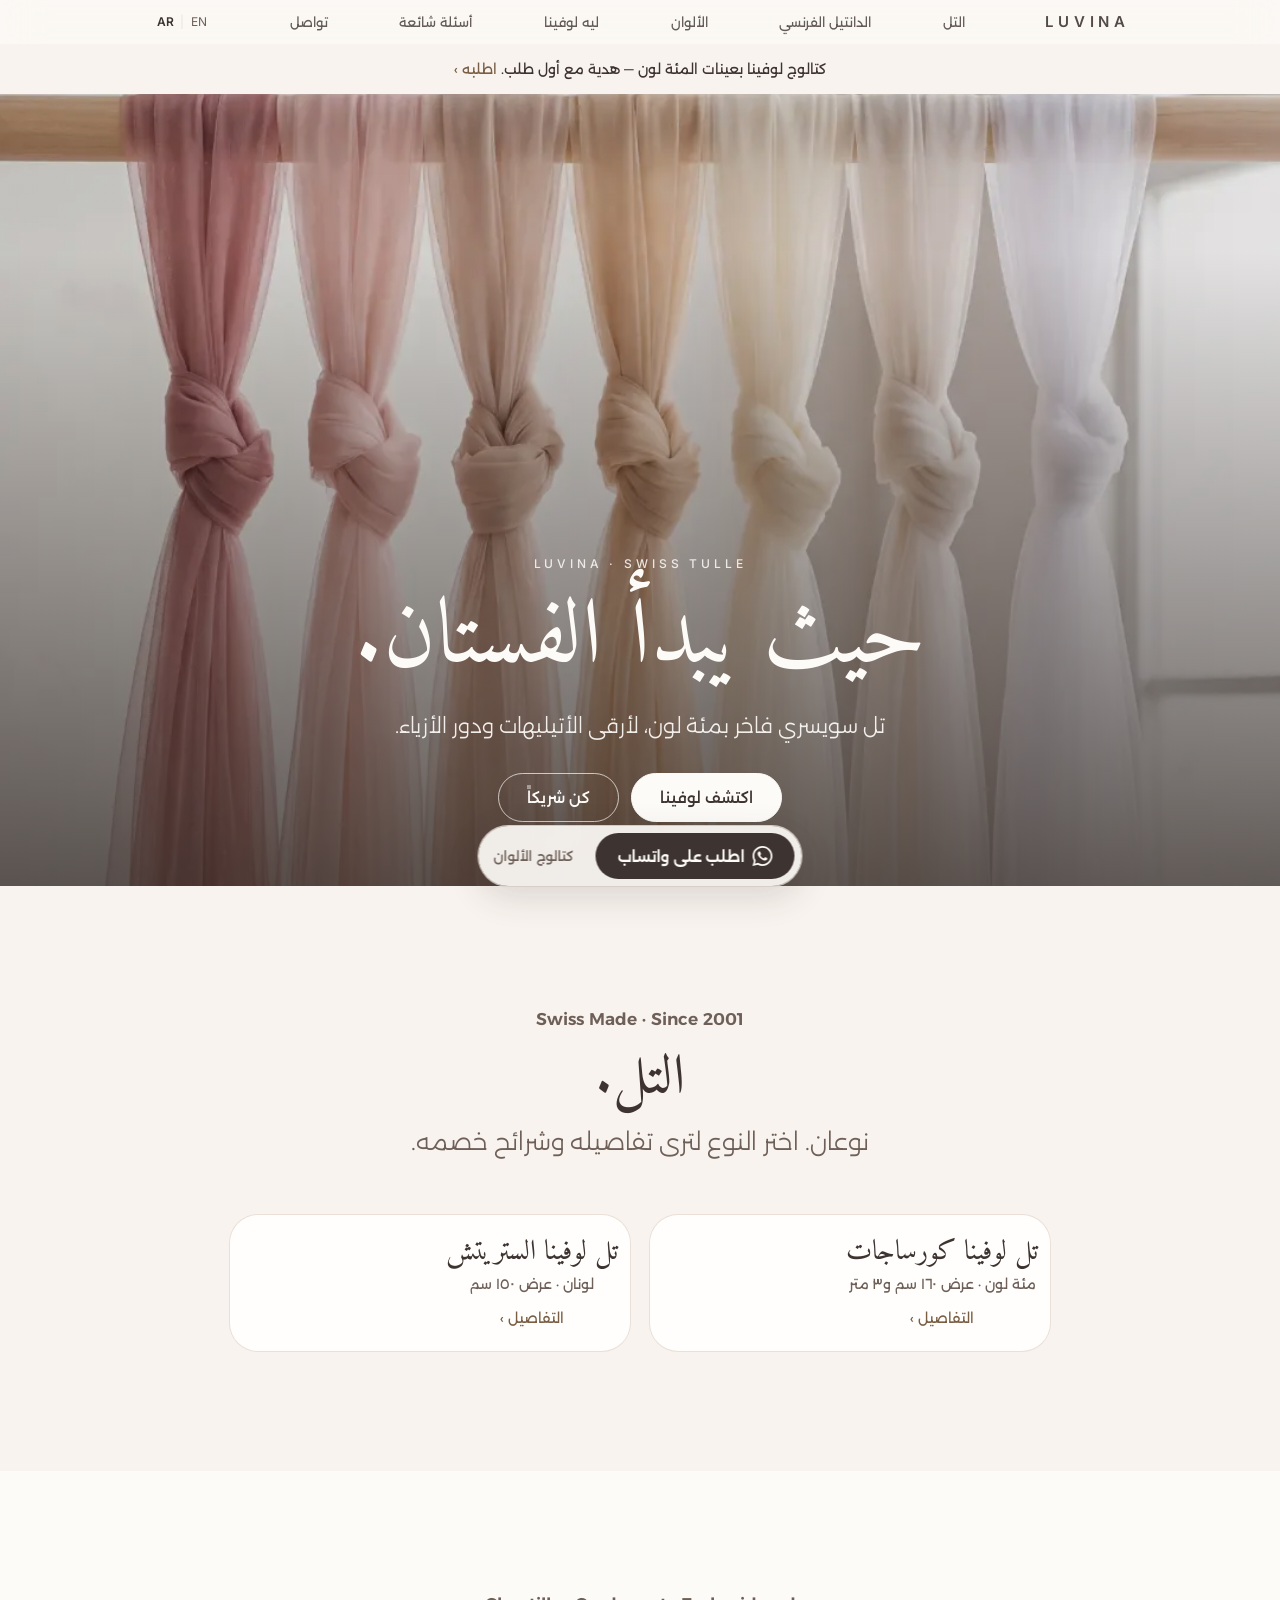
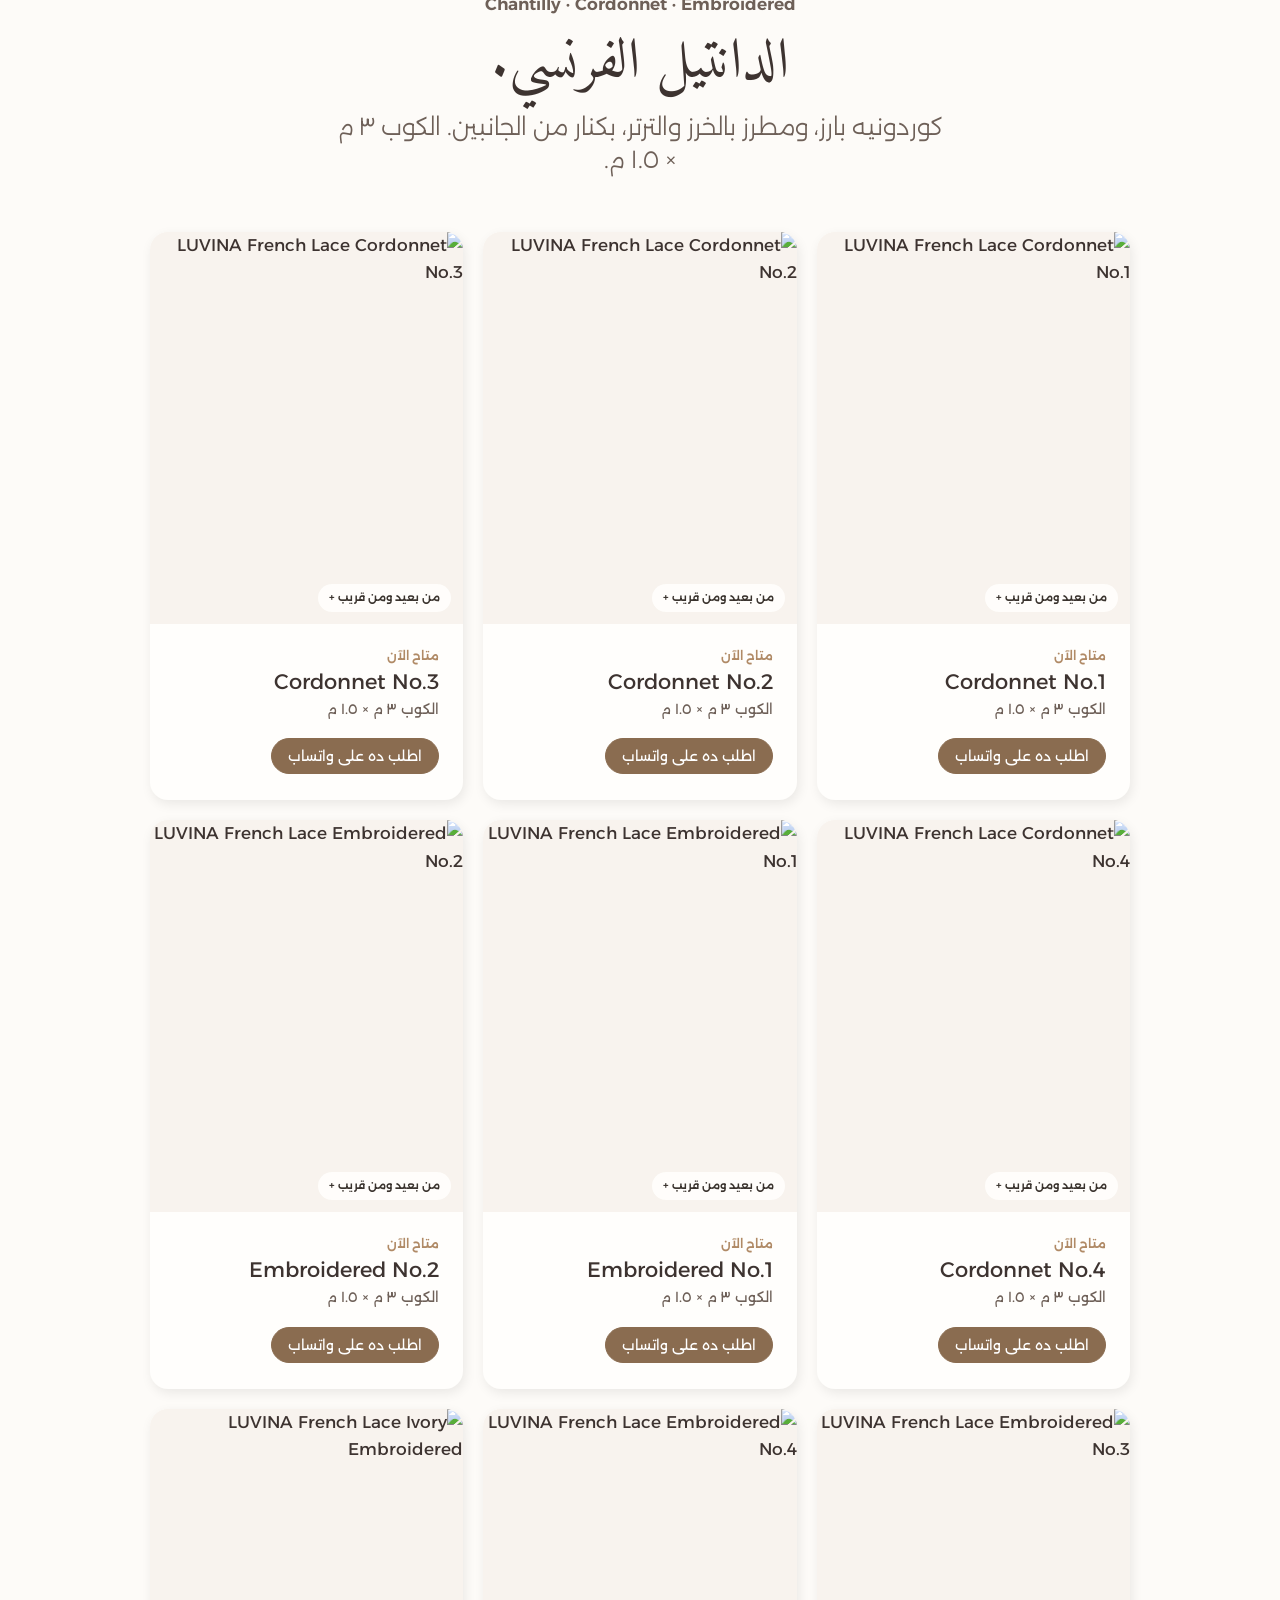
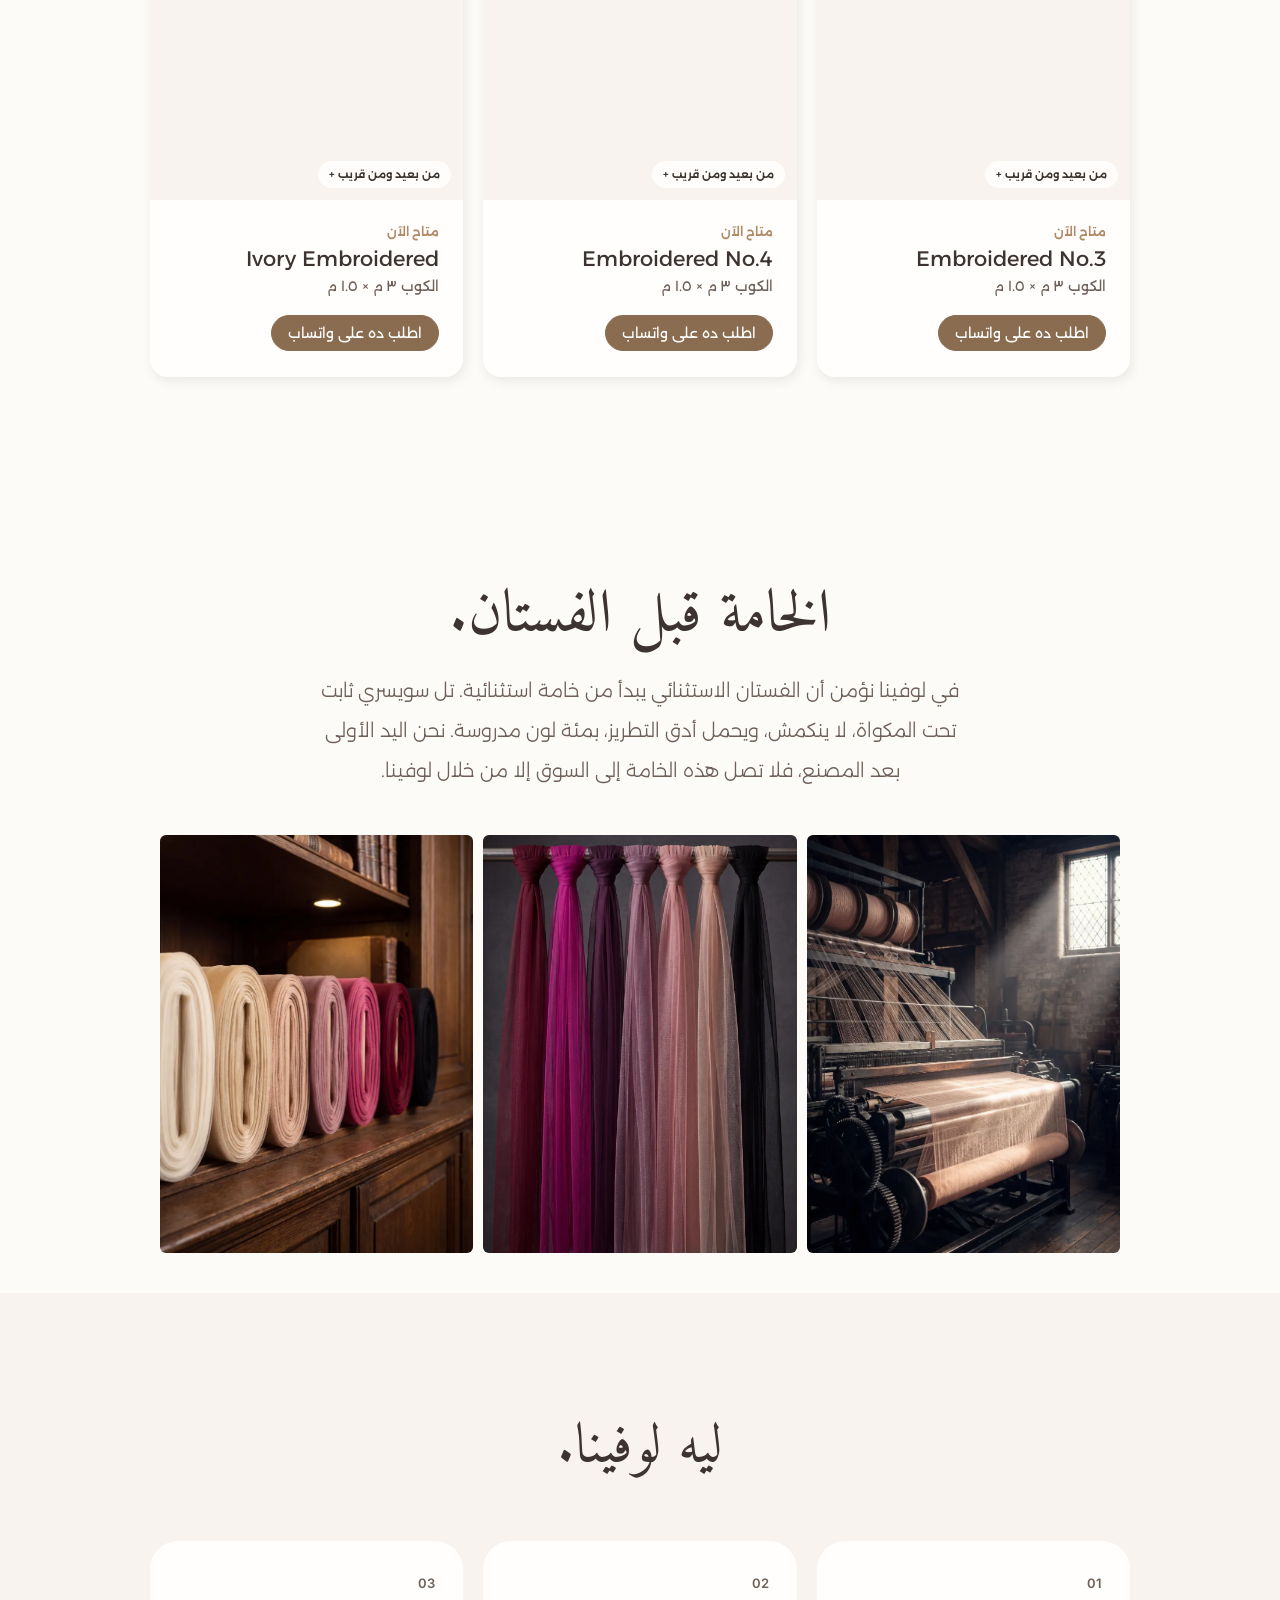
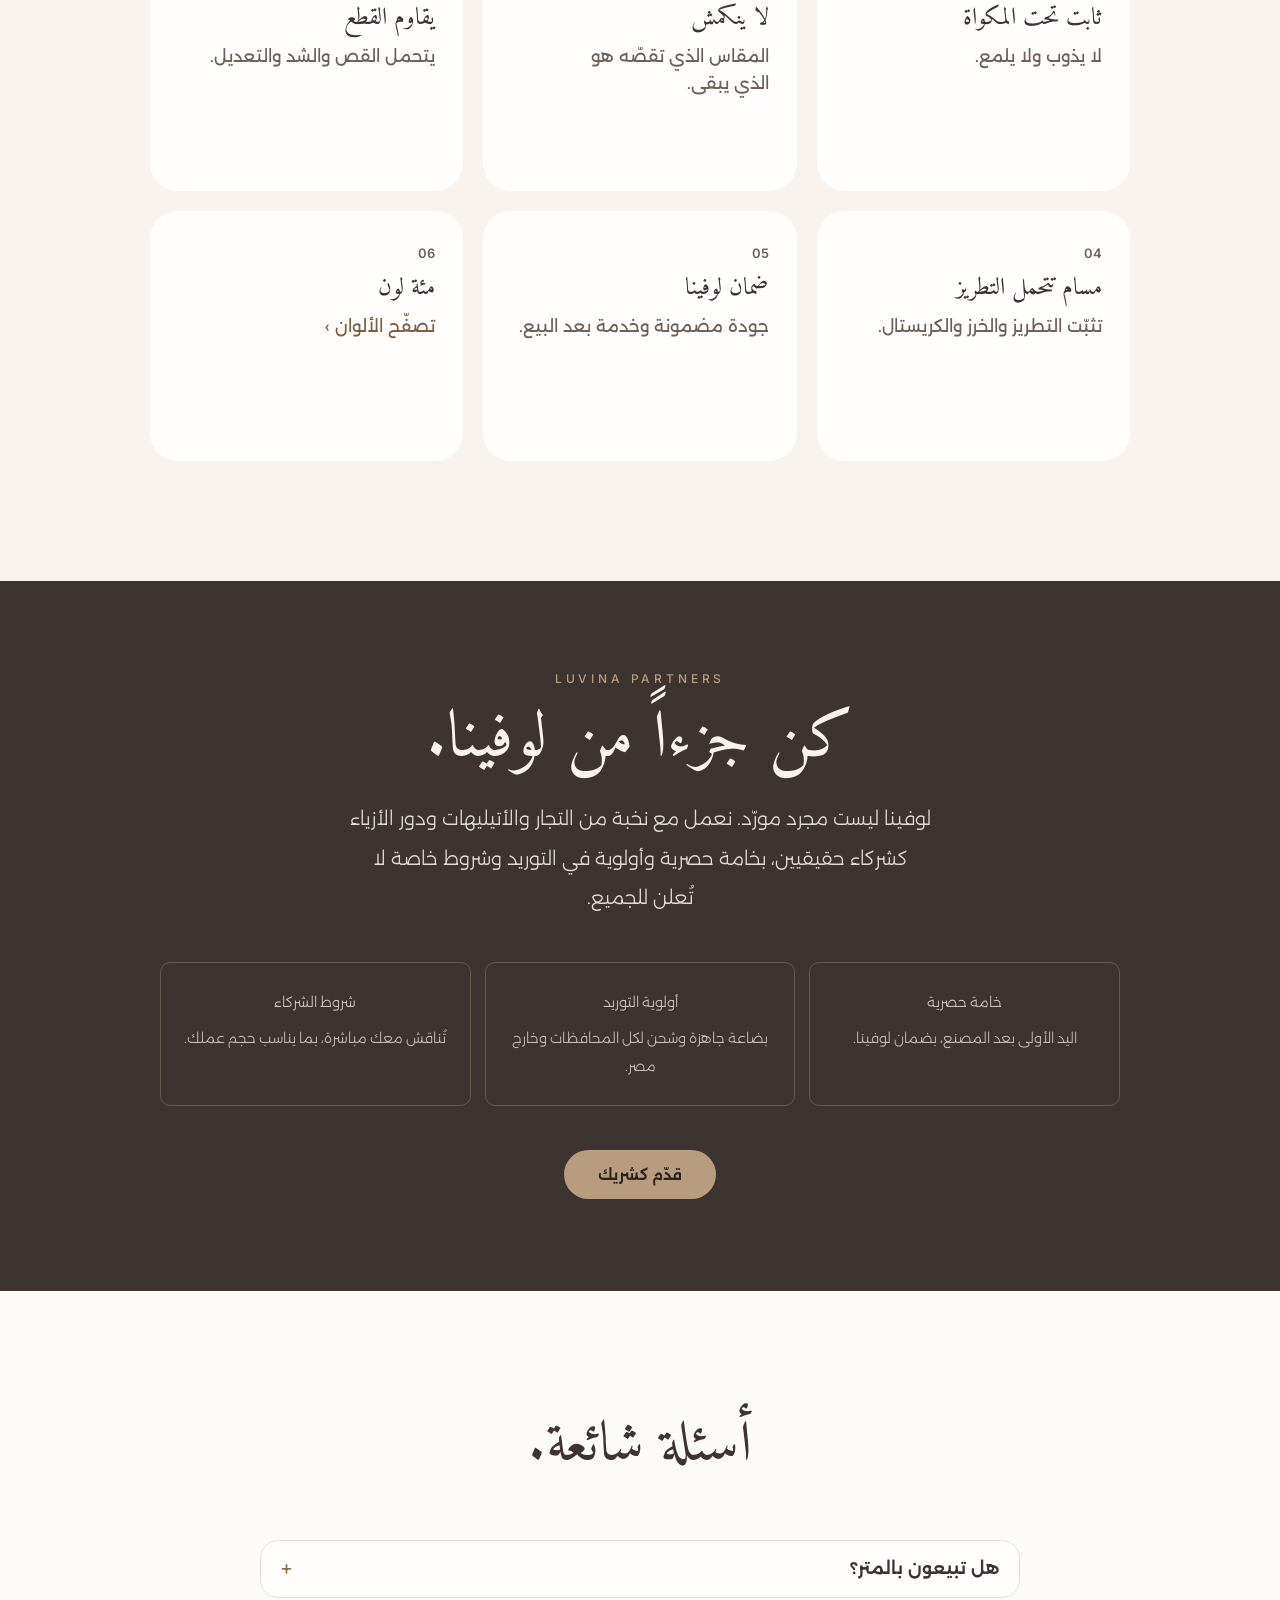
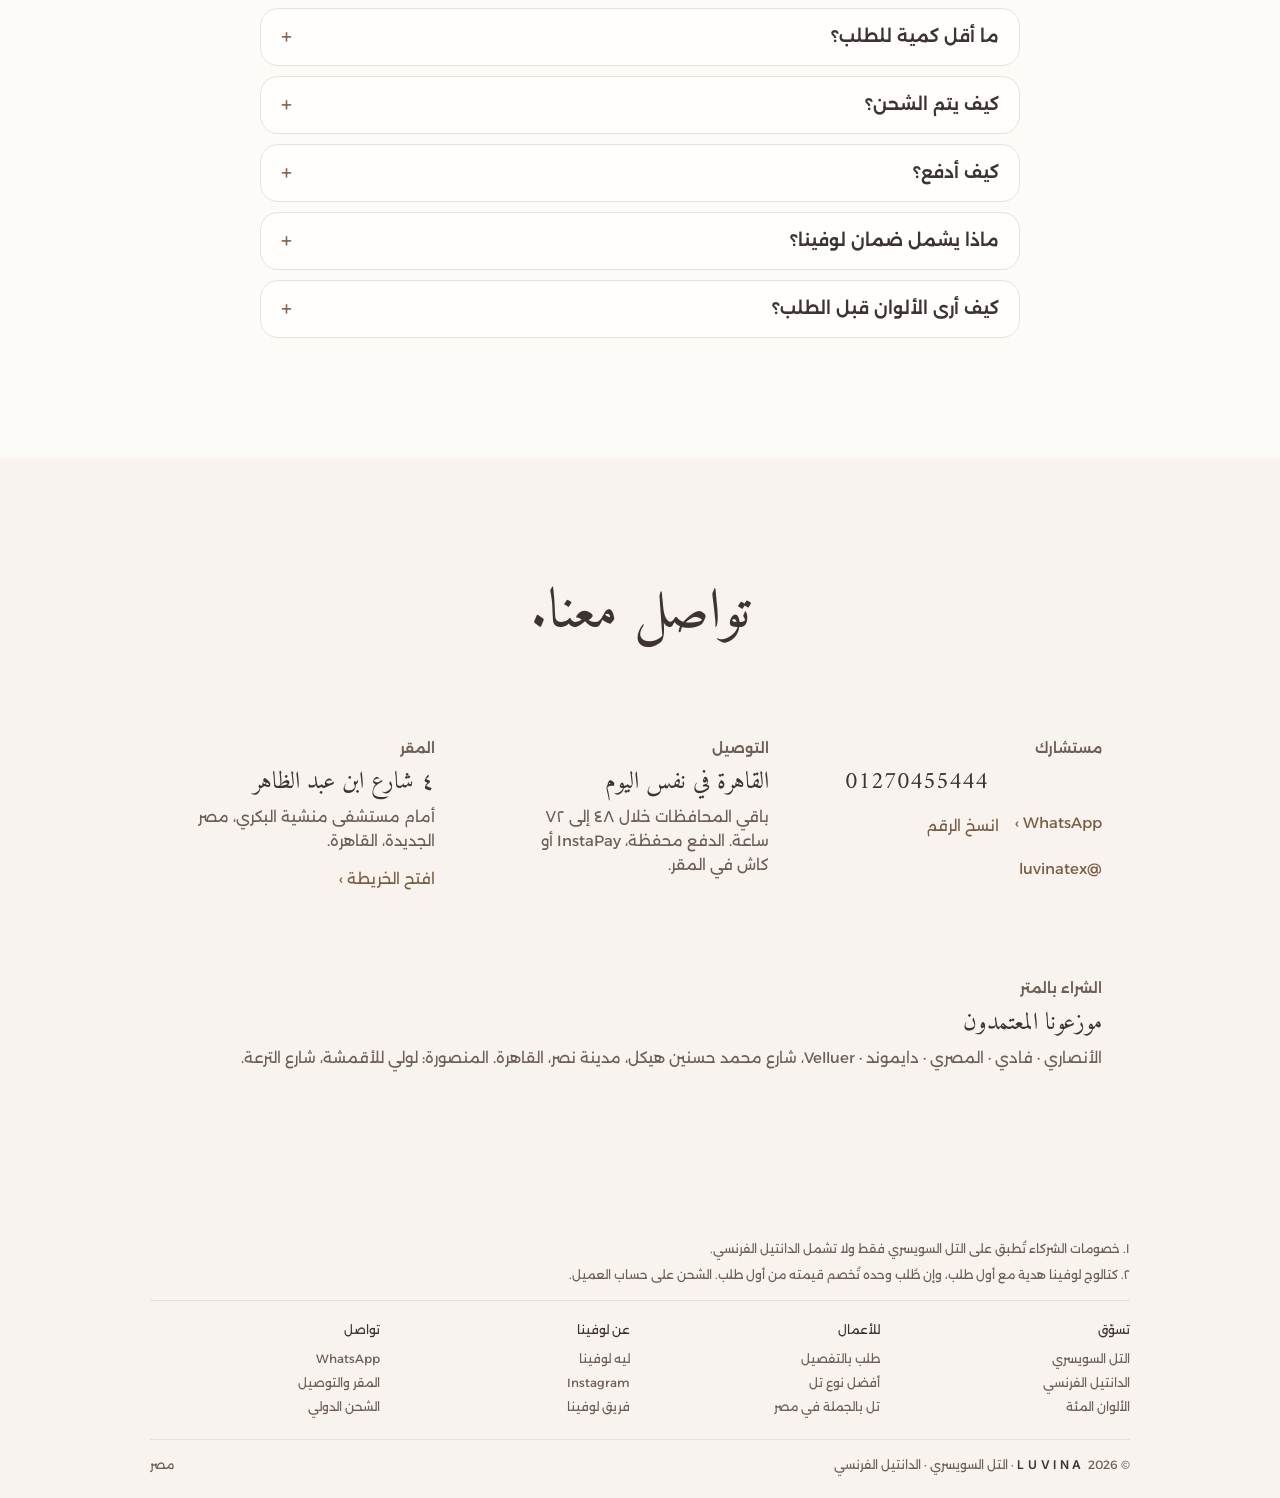
==== index.html @ 20d0518a "New home page: premium hero, brand story, partners section Co-Authored-By: Claude Sonnet 5.5 <norepl" ====
<!doctype html>
<html lang="ar" dir="rtl">
<head>
<meta charset="utf-8">
<meta name="viewport" content="width=device-width, initial-scale=1, viewport-fit=cover">
<title>قماش تل سويسري فاخر بالجملة | LUVINA لوفينا القاهرة</title>
<meta name="description" content="قماش تل سويسري فاخر بالجملة من لوفينا LUVINA: تل سويسري و دانتيل فرنسي للأتيليهات ومصممي الأزياء. كتالوج 100 لون، والطلب عبر واتساب. مقرنا في مصر الجديدة، القاهرة.">
<meta property="og:title" content="LUVINA لوفينا | التل السويسري والدانتيل الفرنسي في القاهرة">
<meta property="og:description" content="قماش تل سويسري فاخر بالجملة من لوفينا LUVINA: تل سويسري و دانتيل فرنسي للأتيليهات ومصممي الأزياء. كتالوج 100 لون، والطلب عبر واتساب. مقرنا في مصر الجديدة، القاهرة.">
<link rel="canonical" href="https://luvinatex.com/">
<meta name="robots" content="index, follow, max-image-preview:large">
<meta name="google-site-verification" content="kCf5dfqnbjkvagjfyM0JP_dV5pNTEKnOtg4ToA21rb8">
<meta property="og:type" content="website">
<meta property="og:url" content="https://luvinatex.com/">
<meta property="og:site_name" content="LUVINA لوفينا">
<meta property="og:locale" content="ar_EG">
<meta property="og:image" content="https://luvinatex.com/og-luvina-3.jpg">
<meta property="og:image:type" content="image/jpeg">
<meta property="og:image:width" content="1200">
<meta property="og:image:height" content="630">
<meta property="og:image:alt" content="التل السويسري من لوفينا LUVINA">
<meta name="twitter:card" content="summary_large_image">
<meta name="twitter:image" content="https://luvinatex.com/og-luvina-3.jpg">
<script type="application/ld+json">
{
  "@context": "https://schema.org",
  "@graph": [
    {
      "@type": "WebSite",
      "@id": "https://luvinatex.com/#website",
      "url": "https://luvinatex.com/",
      "name": "LUVINA لوفينا",
      "alternateName": [
        "LuvinaTex",
        "Luvina Tex"
      ],
      "inLanguage": [
        "ar",
        "en"
      ],
      "publisher": {
        "@id": "https://luvinatex.com/#business"
      }
    },
    {
      "@type": "Store",
      "@id": "https://luvinatex.com/#business",
      "name": "LUVINA — لوفينا",
      "alternateName": "LuvinaTex",
      "url": "https://luvinatex.com/",
      "image": "https://luvinatex.com/og-luvina-3.jpg",
      "description": "التل السويسري والدانتيل الفرنسي بالجملة للأتيليهات ومصممي الأزياء.",
      "telephone": "+201270455444",
      "address": {
        "@type": "PostalAddress",
        "streetAddress": "٤ شارع ابن عبد الظاهر، أمام مستشفى منشية البكري",
        "addressLocality": "مصر الجديدة",
        "addressRegion": "القاهرة",
        "addressCountry": "EG"
      },
      "sameAs": [
        "https://www.instagram.com/luvinatex/",
        "https://www.facebook.com/luvinatex/"
      ],
      "contactPoint": {
        "@type": "ContactPoint",
        "telephone": "+201270455444",
        "contactType": "sales",
        "availableLanguage": [
          "Arabic",
          "English"
        ]
      },
      "hasMap": "https://www.google.com/maps/place/Luvina+tex/data=!4m2!3m1!1s0x0:0x4afb845868c73b02",
      "geo": {
        "@type": "GeoCoordinates",
        "latitude": 30.0918755,
        "longitude": 31.3071446
      }
    }
  ]
}
</script>
<script>
!function(f,b,e,v,n,t,s){if(f.fbq)return;n=f.fbq=function(){n.callMethod?n.callMethod.apply(n,arguments):n.queue.push(arguments)};if(!f._fbq)f._fbq=n;n.push=n;n.loaded=!0;n.version='2.0';n.queue=[];t=b.createElement(e);t.async=!0;t.src=v;s=b.getElementsByTagName(e)[0];s.parentNode.insertBefore(t,s)}(window,document,'script','https://connect.facebook.net/en_US/fbevents.js');
fbq('init','1497584932184983');
fbq('track','PageView');
document.addEventListener('click',function(e){
  var a=e.target.closest&&e.target.closest('a');if(!a||!a.href)return;
  if(a.href.indexOf('wa.me')>-1){
    var t=(a.textContent||'').trim().slice(0,60)||'order';
    fbq('track','Contact',{content_name:t,content_category:'home'});
  }else if(/colors\.html/.test(a.href)){
    fbq('track','ViewContent',{content_name:'Colour Book'});
  }
},true);
</script>
<noscript><img height="1" width="1" style="display:none" src="https://www.facebook.com/tr?id=1497584932184983&ev=PageView&noscript=1"/></noscript>
<link rel="preconnect" href="https://fonts.googleapis.com">
<link rel="preconnect" href="https://fonts.gstatic.com" crossorigin>
<link href="https://fonts.googleapis.com/css2?family=Alexandria:wght@300;400;500;600&family=Amiri:wght@400;700&family=Inter:wght@300;400;500;600;700&family=Bodoni+Moda:opsz,wght@6..96,400&display=swap" rel="stylesheet" media="print" onload="this.media='all'">
<noscript><link href="https://fonts.googleapis.com/css2?family=Alexandria:wght@300;400;500;600&family=Amiri:wght@400;700&family=Inter:wght@300;400;500;600;700&family=Bodoni+Moda:opsz,wght@6..96,400&display=swap" rel="stylesheet"></noscript>
<style>
/* Layout: Apple-style — thin glass nav, full-width modules, centered headlines, pill links, rounded tiles */
:root{
  --bg:#FDFBF8; --alt:#F8F3EE; --ink:#3D3330; --soft:#6E6058; --line:#EAE0D7;
  --blue:#B89C80; --blue-h:#A88B6E; --link:#7A5E43; --dark:#EADDD3; --dark-soft:#6E6058; --champ:#B89C80;
  --blush:#F8EEEA; --sage:#EFF2EA; --powder:#EDF1F4; --sand:#F6F0E8;
  --r:28px;
  --f-en:'Inter','SF Pro Display','Helvetica Neue',Helvetica,Arial,sans-serif;
  --f-ar:'Alexandria','SF Arabic','Segoe UI',Tahoma,sans-serif;
  --f-ar-d:'Amiri','Alexandria','SF Arabic',sans-serif;
  --ease:cubic-bezier(.28,.11,.32,1);
  color-scheme:light;
}
*{box-sizing:border-box}
html{scroll-behavior:smooth;scroll-padding-top:52px}
body{margin:0;background:var(--bg);color:var(--ink);font-family:var(--f-ar);font-weight:400;font-size:17px;line-height:1.6;letter-spacing:0;-webkit-font-smoothing:antialiased;overflow-x:hidden}
html[lang=en] body{font-family:var(--f-en);letter-spacing:-.022em}
img,video{max-width:100%;display:block}
a{color:inherit;text-decoration:none}
button,input,select,textarea{font:inherit;color:inherit}
:focus-visible{outline:2px solid var(--blue);outline-offset:3px;border-radius:6px}
html[lang=ar] .en, html[lang=en] .ar,[hidden]{display:none!important}
h1,h2,h3,p{margin:0}
h1,h2,h3{text-wrap:balance}
p{text-wrap:pretty}
.num{font-family:var(--f-en);font-variant-numeric:tabular-nums;letter-spacing:-.01em;direction:ltr;unicode-bidi:isolate}
.wrap{max-width:1024px;margin:0 auto;padding-left:max(22px,env(safe-area-inset-left,0px));padding-right:max(22px,env(safe-area-inset-right,0px))}
.wide{max-width:1440px;margin:0 auto;padding-left:max(12px,env(safe-area-inset-left,0px));padding-right:max(12px,env(safe-area-inset-right,0px))}

/* global nav */
body::before{content:"";position:fixed;inset:0 0 auto;height:env(safe-area-inset-top,0px);z-index:60;background:rgba(251,248,244,.94)}
header.gn{position:sticky;top:env(safe-area-inset-top,0px);z-index:50;height:44px;background:rgba(251,248,244,.8);-webkit-backdrop-filter:saturate(180%) blur(20px);backdrop-filter:saturate(180%) blur(20px)}
@supports not ((backdrop-filter:blur(1px)) or (-webkit-backdrop-filter:blur(1px))){header.gn{background:rgba(251,248,244,.97)}}
.gn .wrap{height:44px;display:flex;align-items:center;justify-content:space-between;gap:12px;max-width:1024px}
.gn .logo{font-family:var(--f-en);font-weight:600;font-size:15px;letter-spacing:.32em;padding-inline-start:.32em;direction:ltr;color:var(--ink);opacity:.88;min-height:44px;display:flex;align-items:center}
.gn nav{display:flex;align-items:center;flex:1;justify-content:space-evenly}
.gn nav a{font-size:12px;color:var(--ink);opacity:.8;min-height:44px;display:flex;align-items:center;padding:0 8px;transition:opacity .3s}
html[lang=ar] .gn nav a{font-size:13px}
.gn nav a:hover{opacity:1}
.gn .tools{display:flex;align-items:center;gap:6px}
.lang{display:flex;align-items:center;direction:ltr;font-family:var(--f-en);font-size:12px}
.lang button{background:none;border:0;cursor:pointer;min-height:44px;min-width:30px;padding:0 4px;color:var(--soft)}
.lang button[aria-pressed=true]{color:var(--ink);font-weight:600}
.lang span{color:var(--line)}
.menu-btn{display:none;background:none;border:0;cursor:pointer;width:44px;height:44px;padding:0;align-items:center;justify-content:center;color:var(--ink)}
.menu-btn svg{width:18px;height:10px}

/* mobile menu */
.overlay{position:fixed;inset:0;z-index:80;background:var(--bg);display:flex;flex-direction:column;padding:calc(env(safe-area-inset-top,0px) + 4px) max(22px,env(safe-area-inset-right,0px)) 40px max(22px,env(safe-area-inset-left,0px));opacity:0;pointer-events:none;transition:opacity .4s var(--ease)}
.overlay.open{opacity:1;pointer-events:auto}
.overlay .close{align-self:flex-end;background:none;border:0;cursor:pointer;width:44px;height:44px;font-size:20px;color:var(--ink)}
.overlay nav{display:flex;flex-direction:column;gap:6px;margin-top:20px}
.overlay nav a{font-size:28px;font-weight:600;line-height:1.4;color:var(--ink);opacity:0;transform:translateY(-8px);transition:opacity .5s var(--ease),transform .5s var(--ease)}
html[lang=en] .overlay nav a{letter-spacing:-.02em}
.overlay.open nav a{opacity:1;transform:none}
.overlay.open nav a:nth-child(2){transition-delay:.03s}.overlay.open nav a:nth-child(3){transition-delay:.06s}.overlay.open nav a:nth-child(4){transition-delay:.09s}.overlay.open nav a:nth-child(5){transition-delay:.12s}.overlay.open nav a:nth-child(6){transition-delay:.15s}
.overlay .foot{margin-top:auto;display:flex;flex-direction:column;gap:6px;font-size:14px;color:var(--soft)}

/* ribbon */
.ribbon{background:var(--alt);text-align:center;padding:14px 22px;font-size:14px;color:var(--ink)}
.ribbon a{color:var(--link);white-space:nowrap}
.ribbon a:hover{text-decoration:underline}

/* hero modules */
.mod{position:relative;text-align:center;overflow:hidden;background:var(--bg)}
.mod.dark{background:var(--dark);color:var(--ink)}
.mod.alt{background:var(--alt)}
.mod .copy{padding:52px 22px 0;display:flex;flex-direction:column;align-items:center;gap:6px;position:relative;z-index:2}
.mod h1,.mod h2.head{font-size:clamp(40px,5.4vw,56px);line-height:1.07;font-weight:600;letter-spacing:-.005em}
html[lang=ar] .mod h1,html[lang=ar] .mod h2.head{font-weight:700;line-height:1.2}
.mod .sub{font-size:clamp(21px,2.6vw,28px);line-height:1.14;font-weight:400;max-width:28ch}
html[lang=ar] .mod .sub{line-height:1.45}
.mod .eyebrow{font-size:17px;font-weight:600;color:var(--soft)}
.mod.dark .eyebrow{color:var(--dark-soft)}
.ctas{display:flex;flex-wrap:wrap;justify-content:center;gap:14px;margin-top:16px}
.pill{display:inline-flex;align-items:center;justify-content:center;min-height:44px;padding:0 22px;border-radius:980px;font-size:17px;line-height:1;border:1px solid #8A6C50;background:#8A6C50;color:#fff;cursor:pointer;transition:background .25s,color .25s}
.pill:hover{background:#775B41;border-color:#775B41}
.pill.ghost{background:transparent;color:#8A6E52;border-color:#B89C80}
.pill.ghost:hover{background:#8A6C50;color:#fff}
.mod.dark .pill{background:#8A6C50;border-color:#8A6C50;color:#fff}
.mod.dark .pill:hover{background:#775B41;border-color:#775B41}
.mod.dark .pill.ghost{background:transparent;color:#8A6E52;border-color:#A88B6E}
.mod.dark .pill.ghost:hover{background:#8A6C50;color:#fff}
.pill.sm{min-height:36px;padding:0 16px;font-size:14px}
.more{color:var(--link);font-size:17px}
.more::after{content:" ›"}
.more:hover{text-decoration:underline}
.mod.dark .more{color:var(--champ)}

.hero-media{margin-top:36px;position:relative;height:clamp(380px,62vw,720px)}
.hero-media video,.hero-media img{position:absolute;inset:0;width:100%;height:100%;object-fit:cover}
.hero-media::after{content:"";position:absolute;inset:0 0 auto;height:22%;background:linear-gradient(var(--bg),transparent)}
.mod.dark .hero-media::after{background:linear-gradient(var(--dark),transparent)}
.lace-hero{margin:40px auto 0;max-width:980px;padding:0 22px;display:grid;grid-template-columns:repeat(2,minmax(0,1fr));gap:14px}
.lace-hero .ph{aspect-ratio:4/5;border-radius:22px;overflow:hidden;background:#E0D2C7}
.lace-hero .ph img,
.mod.dark{padding-bottom:56px}

/* tiles */
.tiles{display:grid;grid-template-columns:repeat(2,minmax(0,1fr));gap:12px;padding-block:12px}
.tile{position:relative;background:var(--alt);text-align:center;overflow:hidden;min-height:580px;display:flex;flex-direction:column;align-items:center}
.tile.blush{background:var(--blush)}.tile.sage{background:var(--sage)}.tile.powder{background:var(--powder)}.tile.sand{background:var(--sand)}
.tile .copy{padding:48px 24px 0;display:flex;flex-direction:column;align-items:center;gap:6px;position:relative;z-index:2}
.tile h2{font-size:clamp(32px,3.6vw,40px);line-height:1.1;font-weight:600}
html[lang=ar] .tile h2{font-weight:700;line-height:1.25}
.tile .sub{font-size:clamp(17px,1.8vw,21px);line-height:1.38;max-width:30ch}
.tile .ctas{margin-top:12px}
.tile .media{margin-top:auto;width:100%;height:330px;position:relative}
.tile .media img,.tile .media video{position:absolute;inset:0;width:100%;height:100%;object-fit:cover;transition:transform 1.2s var(--ease)}
.tile:hover .media img,.tile:hover .media video{transform:scale(1.03)}

.big100{font-family:var(--f-en);font-weight:700;font-size:clamp(110px,14vw,170px);line-height:.9;letter-spacing:-.05em;background:linear-gradient(90deg,#CDB6A0,#DDB8B0,#B5C2D0,#BCC8AE);-webkit-background-clip:text;background-clip:text;color:transparent;margin-block:6px}
.tile .tier-hero{font-family:var(--f-en);font-weight:700;font-size:clamp(96px,12vw,150px);line-height:.9;letter-spacing:-.05em;margin-top:auto;padding-bottom:64px;color:var(--blue)}
.tile .tier-hero small{font-size:.4em;letter-spacing:0;color:var(--dark-soft)}

/* sections */
section.sec{padding-block:clamp(72px,10vw,120px)}
section.sec.alt{background:var(--alt)}
.sec-head{text-align:center;display:flex;flex-direction:column;align-items:center;gap:10px;margin-bottom:clamp(36px,5vw,56px)}
.sec-head h2{font-size:clamp(40px,5.4vw,56px);line-height:1.07;font-weight:600}
html[lang=ar] .sec-head h2{font-weight:700;line-height:1.2}
.sec-head .sub{font-size:clamp(19px,2.2vw,24px);color:var(--soft);max-width:36ch;line-height:1.35}
.sec-head .kicker{font-size:17px;font-weight:600;color:var(--soft)}

/* tulle */
.reel{position:relative;aspect-ratio:16/9;overflow:hidden;background:var(--alt);border-radius:var(--r)}
.reel video{position:absolute;inset:0;width:100%;height:100%;object-fit:cover}
.reel img{position:absolute;inset:0;width:100%;height:100%;object-fit:cover;opacity:0;transform:scale(1.06);transition:opacity 1.4s var(--ease)}
.reel img.on{opacity:1;animation:drift 9s linear forwards}
@keyframes drift{from{transform:scale(1.06)}to{transform:scale(1)}}
.reel .count{position:absolute;inset-inline-start:20px;bottom:16px;font-size:12px;color:#fff;background:rgba(0,0,0,.32);-webkit-backdrop-filter:blur(10px);backdrop-filter:blur(10px);padding:5px 10px;border-radius:980px}
.models{display:grid;grid-template-columns:repeat(2,minmax(0,1fr));gap:20px;margin-top:20px}
.model{background:#FFFEFC;border-radius:var(--r);padding:36px 30px;display:flex;flex-direction:column;align-items:center;text-align:center;gap:10px}
section.sec:not(.alt) .model{background:var(--alt)}
.model .w{font-size:14px;font-weight:600;color:#8A6C50}
.model h3{font-size:28px;font-weight:600;line-height:1.15}
.model .price{font-size:17px;color:var(--ink)}
.model .price b{font-weight:600}
.model .avail{font-size:14px;color:var(--soft);max-width:28ch;min-height:42px}
.model .ctas{margin-top:8px}
.fine{font-size:12px;color:var(--soft);text-align:center;margin-top:22px;line-height:1.6}

/* lace cards */
.lace-grid{display:grid;grid-template-columns:repeat(3,minmax(0,1fr));gap:20px}
.piece{background:#FFFEFC;border-radius:18px;overflow:hidden;display:flex;flex-direction:column;box-shadow:2px 4px 12px rgba(0,0,0,.08);transition:box-shadow .4s var(--ease),transform .4s var(--ease)}
.piece:hover{box-shadow:2px 4px 16px rgba(0,0,0,.16);transform:scale(1.01)}
.piece .ph{position:relative;aspect-ratio:4/5;overflow:hidden;background:var(--alt)}
.piece .ph img{position:absolute;inset:0;width:100%;height:100%;object-fit:cover;transition:opacity .8s var(--ease),transform 6s linear}
.piece .ph{cursor:zoom-in}
.piece:hover .ph img{transform:scale(1.04)}
.piece .ph .zm{position:absolute;inset-inline-start:12px;bottom:12px;z-index:2;background:rgba(255,254,252,.9);color:#3A332E;font-size:11px;font-weight:600;padding:5px 11px;border-radius:999px;white-space:nowrap;backdrop-filter:blur(6px);-webkit-backdrop-filter:blur(6px);pointer-events:none}
.lbx{position:fixed;inset:0;z-index:9999;background:rgba(24,20,17,.96);display:none;align-items:center;justify-content:center;padding:64px 16px 44px}
.lbx.on{display:flex}
.lbx .duo{display:grid;grid-template-columns:1fr 1fr;gap:14px;width:100%;max-width:1400px;height:100%}
.lbx figure{margin:0;position:relative;min-height:0;display:flex;align-items:center;justify-content:center;cursor:zoom-in}
.lbx figure img{width:100%;height:100%;object-fit:contain;border-radius:12px}
.lbx figcaption{position:absolute;top:10px;inset-inline-start:10px;background:#FFFEFC;color:#2A2420;font-size:13px;font-weight:600;padding:6px 14px;border-radius:999px}
.lbx.solo .duo{grid-template-columns:1fr;grid-template-rows:1fr}
.lbx.solo figure:not(.big){display:none}
.lbx.solo figure{cursor:zoom-out}
.lbx .hint{position:absolute;bottom:14px;left:50%;transform:translateX(-50%);color:rgba(255,255,255,.7);font-size:13px;white-space:nowrap}
.lbx.solo .hint{display:none}
@media(max-width:700px){.lbx{padding:60px 10px 36px}.lbx .duo{grid-template-columns:1fr;grid-template-rows:1fr 1fr;gap:10px}}
.lbx .x{position:absolute;top:14px;inset-inline-end:14px;z-index:2;width:44px;height:44px;border-radius:50%;border:0;background:rgba(255,254,252,.92);color:#2A2420;font-size:24px;line-height:1;cursor:pointer}
.lbx .cap{position:absolute;top:22px;inset-inline-start:18px;z-index:2;color:#fff;font-size:15px;font-weight:600}
.piece .body{padding:22px 24px 26px;display:flex;flex-direction:column;gap:4px}
.piece .st{font-size:12px;font-weight:600;color:#B08A66}
.piece.out .st{color:var(--soft)}
.piece .name{font-size:21px;font-weight:600;line-height:1.2}
.piece .p{font-size:14px;color:var(--soft)}
.piece .act{margin-top:14px}
.piece.out .ph img{filter:grayscale(.5) brightness(.97)}

/* why */
.why{display:grid;grid-template-columns:repeat(3,minmax(0,1fr));gap:20px}
.card{background:#FFFEFC;border-radius:var(--r);padding:32px 28px;display:flex;flex-direction:column;gap:10px;min-height:250px;overflow:hidden;position:relative}
section.sec:not(.alt) .card{background:var(--alt)}
.card .ic{font-family:var(--f-en);font-size:13px;font-weight:600;color:var(--soft)}
.card h3{font-size:24px;font-weight:600;line-height:1.2}
.card p{font-size:17px;color:var(--soft)}
.card.ph{padding:0;min-height:0;aspect-ratio:4/5}
.card.ph img,.card.ph video{width:100%;height:100%;object-fit:cover}
.card.ph .cap{position:absolute;inset:auto 0 0;padding:24px 26px;color:#fff;font-size:21px;font-weight:600;background:linear-gradient(transparent,rgba(0,0,0,.45))}

/* trade */
.tiers{display:grid;grid-template-columns:repeat(5,minmax(0,1fr));gap:14px;max-width:980px;margin-inline:auto}
.tier{background:#FFFEFC;border-radius:18px;padding:22px 10px;text-align:center;display:flex;flex-direction:column;gap:4px}
section.sec:not(.alt) .tier{background:var(--alt)}
.tier b{font-family:var(--f-en);font-size:30px;font-weight:600;letter-spacing:-.03em}
.tier span{font-size:13px;color:var(--soft)}
section.sec .tier.top{background:var(--blue);color:#FBF8F4}
section.sec .tier.top span{color:#FBF4EC}

/* order */
.order-wrap{display:grid;grid-template-columns:minmax(0,1.3fr) minmax(0,1fr);gap:28px;align-items:start}
.panel{background:#FFFEFC;border-radius:var(--r);padding:clamp(24px,3vw,36px)}
.panel h3{font-size:21px;font-weight:600;margin-bottom:16px}
.lines{display:flex;flex-direction:column;gap:12px}
.line{display:grid;grid-template-columns:minmax(0,2.2fr) minmax(0,1fr) 90px 44px;gap:10px;align-items:end}
.f{display:flex;flex-direction:column;gap:6px;min-width:0}
.f label{font-size:12px;color:var(--soft)}
.f input,.f select{background:#FFFEFC;border:1px solid var(--line);border-radius:12px;padding:12px 14px;min-height:50px;width:100%;color:var(--ink);-webkit-appearance:none;appearance:none;transition:border-color .2s,box-shadow .2s}
.f select{background-image:linear-gradient(45deg,transparent 50%,var(--soft) 50%),linear-gradient(135deg,var(--soft) 50%,transparent 50%);background-position:calc(100% - 18px) 52%,calc(100% - 13px) 52%;background-size:5px 5px;background-repeat:no-repeat;padding-inline-end:34px}
html[dir=rtl] .f select{background-position:18px 52%,13px 52%}
.f input:focus,.f select:focus{outline:none;border-color:var(--blue);box-shadow:0 0 0 3px rgba(156,122,84,.2)}
.f input[disabled]{background:var(--alt)}
.rm{background:var(--alt);border:0;border-radius:12px;height:50px;cursor:pointer;color:var(--soft)}
.rm:hover:not([disabled]){color:var(--ink)}
.rm[disabled]{opacity:.4;cursor:default}
.add{background:none;border:0;color:var(--link);cursor:pointer;min-height:44px;padding:0;margin-top:6px;font-size:15px}
.add:hover{text-decoration:underline}
.cust{display:grid;grid-template-columns:repeat(2,minmax(0,1fr));gap:14px}
.cust .full{grid-column:1/-1}
.pay{display:flex;flex-direction:column;gap:10px}
.pay label.opt{display:flex;gap:14px;align-items:flex-start;padding:16px 18px;border:1px solid var(--line);border-radius:14px;cursor:pointer;transition:border-color .2s,box-shadow .2s}
.pay label.opt:has(input:checked){border-color:var(--blue);box-shadow:0 0 0 1px var(--blue)}
.pay input{accent-color:var(--blue);margin-top:5px}
.pay .t{display:flex;flex-direction:column;gap:2px}
.pay .t b{font-weight:600;font-size:15px}
.pay .t span{font-size:13px;color:var(--soft)}
.stack{display:flex;flex-direction:column;gap:20px}
.summary{position:sticky;top:calc(env(safe-area-inset-top,0px) + 64px);display:flex;flex-direction:column;gap:12px}
.summary .s-row{display:flex;justify-content:space-between;gap:12px;font-size:14px;color:var(--soft)}
.summary .s-row.item{color:var(--ink)}
.summary .s-row.item span:first-child{min-width:0}
.summary .total{border-top:1px solid var(--line);padding-top:14px;margin-top:4px;display:flex;justify-content:space-between;align-items:baseline;font-weight:600}
.summary .total b{font-family:var(--f-en);font-size:28px;font-weight:600;letter-spacing:-.02em}
.hint{font-size:13px;color:#A07D5B}
.err{font-size:13px;color:#B5483A;min-height:18px}
.summary .pill{width:100%;min-height:50px}
.summary .note{font-size:12px;color:var(--soft)}

/* contact */
.info{display:grid;grid-template-columns:repeat(3,minmax(0,1fr));gap:20px}
.info .blk{background:var(--alt);border-radius:var(--r);padding:30px 28px;display:flex;flex-direction:column;gap:8px;min-width:0}
.info .k{font-size:14px;font-weight:600;color:var(--soft)}
.info .val{font-size:24px;font-weight:600;line-height:1.25}
.info p{color:var(--soft);font-size:15px}
.info .wide-blk{grid-column:1/-1}
.fine a{color:var(--link);white-space:nowrap}
.info .links{display:flex;gap:16px;flex-wrap:wrap;margin-top:6px}
.lnk{background:none;border:0;color:var(--link);cursor:pointer;padding:0;font-size:15px;min-height:30px}
.lnk:hover{text-decoration:underline}

/* footer */
footer{background:var(--alt);font-size:12px;color:var(--soft);line-height:1.5;padding-block:20px calc(24px + env(safe-area-inset-bottom,0px))}
footer .notes{border-bottom:1px solid var(--line);padding-bottom:16px;display:flex;flex-direction:column;gap:8px}
footer .cols{display:grid;grid-template-columns:repeat(4,minmax(0,1fr));gap:20px;padding-block:20px;border-bottom:1px solid var(--line)}
footer .cols b{display:block;color:var(--ink);font-weight:600;margin-bottom:8px}
footer .cols a{display:block;padding:3px 0}
footer .cols a:hover{color:var(--ink);text-decoration:underline}
footer .legal{display:flex;flex-wrap:wrap;justify-content:space-between;gap:10px;padding-top:16px}
footer .mk{font-family:var(--f-en);letter-spacing:.3em;font-weight:600;color:var(--ink);direction:ltr}

/* reveal */
.rv{transform:translateY(30px);opacity:.001;transition:opacity 1s var(--ease),transform 1s var(--ease)}
.rv.in{transform:none;opacity:1}
.no-js .rv{opacity:1;transform:none}

@media (max-width:1068px){
  .tiers{grid-template-columns:repeat(5,minmax(0,1fr));gap:10px}
}
@media (max-width:833px){
  .gn nav{display:none}
  .menu-btn{display:flex}
  .gn .wrap{justify-content:space-between}
  .tiles{grid-template-columns:1fr}
  .tile{min-height:520px}
  .lace-grid,.why{grid-template-columns:repeat(2,minmax(0,1fr))}
  .order-wrap{grid-template-columns:1fr}
  .summary{position:static}
  .info{grid-template-columns:1fr}
  footer .cols{grid-template-columns:repeat(2,minmax(0,1fr))}
}
@media (max-width:600px){
  .lace-hero{grid-template-columns:1fr 1fr;gap:8px;padding:0 12px}
  .lace-hero .ph{border-radius:14px}
  .models{grid-template-columns:1fr}
  .lace-grid,.why{grid-template-columns:repeat(2,minmax(0,1fr));gap:10px}
  .piece .body{padding:14px 14px 16px}.piece .name{font-size:16px}.piece .p{font-size:12px}.piece .act .pill.sm{padding:9px 14px;font-size:13px}
  .card{padding:20px 18px;min-height:0;gap:6px}.card h3{font-size:18px}.card p{font-size:14px}
  .tiers{grid-template-columns:repeat(6,minmax(0,1fr));gap:8px}.tier{grid-column:span 2;padding:16px 6px}.tier:nth-child(4){grid-column:2/span 2}.tier:nth-child(5){grid-column:4/span 2}.tier b{font-size:24px}.tier span{font-size:12px}
  .reel{aspect-ratio:4/5}
  .line{grid-template-columns:minmax(0,1fr) 84px 44px}
  .line .f.prod{grid-column:1/-1}
  .cust{grid-template-columns:1fr}
  .pill{min-height:44px}
  .tile .media{height:280px}
}
@media (prefers-reduced-motion:reduce){
  *{animation:none!important;transition:none!important}
  .rv{opacity:1;transform:none}
}

/* Arabic type: Amiri for display, Alexandria for text */
html[lang=ar] h1,html[lang=ar] h2,html[lang=ar] .mod h2.head,html[lang=ar] .tile h2,html[lang=ar] .sec-head h2,html[lang=ar] .model h3,html[lang=ar] .card h3,html[lang=ar] .overlay nav a,html[lang=ar] .info .val{font-family:var(--f-ar-d);font-weight:500;letter-spacing:0}
html[lang=ar] .mod h1,html[lang=ar] .mod h2.head,html[lang=ar] .sec-head h2{line-height:1.3}
html[lang=ar] .pill,html[lang=ar] .piece .name,html[lang=ar] .panel h3,html[lang=ar] footer .cols b,html[lang=ar] .gn nav a{font-weight:400}
html[lang=ar] .sub{font-weight:300}
html[lang=en] body{font-weight:400}
.lace-hero .ph img.kb{animation:kb 14s ease-in-out infinite alternate}
@keyframes kb{from{transform:scale(1.02) translate(0,0)}to{transform:scale(1.14) translate(-2%,-2%)}}
.gn nav .team-link{border:1px solid var(--line);border-radius:980px;padding:0 12px;min-height:30px;align-self:center}
.overlay .team-link{align-self:flex-start;margin-top:14px;padding:4px 18px;border:1px solid var(--line);border-radius:980px;font-size:.7em}

.st-grid{display:grid;grid-template-columns:repeat(4,minmax(0,1fr));gap:14px;max-width:1080px;margin:0 auto}
.st-grid .ph{aspect-ratio:2/3;border-radius:22px;overflow:hidden;background:#EFE6DC;position:relative}
.st-grid .ph img{position:absolute;inset:0;width:100%;height:100%;object-fit:cover}
.st-grid .ph>span{position:absolute;inset:auto 12px 12px auto;white-space:nowrap;background:rgba(253,251,248,.88);border-radius:999px;padding:6px 14px;font-size:13px;font-weight:600;color:var(--ink)}
.st-info{max-width:980px;margin:20px auto 0;display:grid;grid-template-columns:repeat(2,minmax(0,1fr));gap:20px}
.st-uses{margin:6px 0 0;padding:0;list-style:none;display:flex;flex-wrap:wrap;gap:8px;justify-content:center}
.st-uses li{background:var(--bg);border:1px solid var(--line);border-radius:999px;padding:6px 14px;font-size:14px}
.st-tiers{display:grid;grid-template-columns:repeat(3,minmax(0,1fr));gap:8px;width:100%;margin-top:6px}
.st-tiers div{background:var(--bg);border-radius:18px;padding:12px 6px;display:flex;flex-direction:column;gap:2px}
.st-tiers .tp{font-style:normal;font-size:13px;font-weight:600;color:var(--ink);margin-top:4px;display:block}.st-tiers .tp small{font-size:11px;font-weight:400;color:var(--soft);margin-inline-end:4px}.tp-note{font-size:12px;color:var(--soft);margin-top:10px}
.st-tiers b{font-size:20px;font-weight:600}.st-tiers span{font-size:12px;color:var(--soft)}
@media(max-width:900px){.st-grid{grid-template-columns:repeat(2,minmax(0,1fr))}}
@media(max-width:700px){.st-grid{gap:8px}.st-grid .ph{border-radius:14px}.st-info{grid-template-columns:1fr}}
.kinds{display:grid;grid-template-columns:repeat(2,minmax(0,1fr));gap:20px;max-width:820px;margin:0 auto}
.kind{-webkit-appearance:none;appearance:none;border:0;padding:0;margin:0;background:#FFFEFC;border-radius:var(--r);overflow:hidden;cursor:pointer;font:inherit;color:inherit;text-align:center;display:flex;flex-direction:column;box-shadow:0 0 0 1px var(--line);transition:box-shadow .3s var(--ease)}
.kind .ph{display:block;aspect-ratio:4/5;position:relative;background:#EFE6DC;overflow:hidden}
.kind .ph img{position:absolute;inset:0;width:100%;height:100%;object-fit:cover;transition:transform 1.2s var(--ease)}
.kind:hover .ph img{transform:scale(1.03)}
.kind .tx{display:flex;flex-direction:column;align-items:center;gap:4px;padding:20px 12px 22px}
.kind b{font-size:clamp(20px,3vw,28px);font-weight:600;line-height:1.25}
html[lang=ar] .kind b{font-family:var(--f-ar-d);font-weight:500}
.kind .fp{display:block;font-size:15px;color:var(--ink);margin-top:6px;line-height:1.5}.kind .fp b,.kind .fp b.num{font-size:1em;font-weight:600;line-height:inherit;white-space:nowrap}
.kind .d{font-size:14px;color:var(--soft);line-height:1.5;text-wrap:balance}
.kind .go{margin-top:8px;font-size:14px;color:var(--link)}
.kind .go::after{content:" ›"}
.kind[aria-selected="true"]{box-shadow:0 0 0 2px var(--ink)}
.kind[aria-selected="true"] .go{color:var(--ink);font-weight:600}
.kpanel{margin-top:clamp(36px,5vw,56px);scroll-margin-top:16px}
body:not(.no-js) .kpanel:not(.on){display:none}
.k-head{text-align:center;max-width:46ch;margin:0 auto 22px;display:flex;flex-direction:column;align-items:center;gap:8px}
.k-head h3{font-size:clamp(30px,4vw,40px);font-weight:600;line-height:1.2;margin:0}
html[lang=ar] .k-head h3{font-family:var(--f-ar-d);font-weight:500}
.k-head p{margin:0;font-size:17px;color:var(--soft);line-height:1.6}
.k-tiers{max-width:980px;margin:20px auto 0;background:#FFFEFC;border-radius:var(--r);padding:26px 22px;text-align:center}
.k-tiers .w{font-size:14px;font-weight:600;color:#B08A66;margin-bottom:10px}
.k-tiers .st-tiers{grid-template-columns:repeat(5,minmax(0,1fr));margin-top:0}
.k-cta{display:flex;flex-wrap:wrap;justify-content:center;gap:14px;margin-top:26px}
@media(max-width:700px){.kind .d .pt{display:block}.kind .d .sp{display:none}.kinds{gap:10px}.kind .tx{padding:14px 8px 16px}.kind .d{font-size:12px}.kind .fp{font-size:14px}.k-tiers{padding:22px 12px}.k-tiers .st-tiers{grid-template-columns:repeat(3,minmax(0,1fr))}}

.faq{max-width:760px;margin:28px auto 0;display:flex;flex-direction:column;gap:10px;text-align:start}
.faq details{background:#FFFEFC;border:1px solid var(--line);border-radius:18px;padding:0 20px}
.faq summary{list-style:none;cursor:pointer;min-height:56px;display:flex;align-items:center;justify-content:space-between;gap:14px;font-size:17px;font-weight:600}
.faq summary::-webkit-details-marker{display:none}
.faq summary::after{content:"+";font-size:22px;font-weight:400;color:#8A6C50;flex:0 0 auto}
.faq details[open] summary::after{content:"\2212"}
.faq details p{padding:0 0 18px;font-size:16px;line-height:1.7;color:var(--soft)}
.faq details p a{color:var(--link);text-decoration:underline}

.vh{position:absolute;width:1px;height:1px;overflow:hidden;clip:rect(0 0 0 0);white-space:nowrap}
.mod h1.mast,html[lang=ar] .mod h1.mast{font-family:'Bodoni Moda','Didot','Bodoni MT',Georgia,serif;font-weight:400;font-size:clamp(64px,13vw,170px);line-height:1;letter-spacing:.04em;padding-inline-start:.04em;color:#C9558A;direction:ltr}
.hero-media img.hero-img{object-position:50% 50%}
@media(max-width:700px){.hero-media img.hero-img{object-position:25% 50%}}

.hero-media.sw{height:auto;margin-top:36px;display:grid;grid-template-columns:repeat(6,1fr);gap:6px;padding:0 6px}
.hero-media.sw::after{display:none}
.hero-media.sw img{position:static;width:100%;height:auto;aspect-ratio:4/3;object-fit:cover;object-position:50% 0}
@media(max-width:700px){.hero-media.sw{grid-template-columns:repeat(4,1fr);gap:4px;padding:0 4px;margin-top:28px}}
</style>
<script src="/analytics.js" defer></script>
<script src="/cta.js" defer></script>

<style>
.lh{position:relative;min-height:88svh;display:grid;align-items:end;overflow:hidden;background:#2b221e}
.lh>img{position:absolute;inset:0;width:100%;height:100%;object-fit:cover;object-position:50% 30%;opacity:.92}
.lh:after{content:"";position:absolute;inset:0;background:linear-gradient(180deg,rgba(43,34,30,.05) 20%,rgba(43,34,30,.72) 100%)}
.lh .in{position:relative;z-index:2;max-width:880px;margin:0 auto;padding:0 22px 64px;color:#FDFBF8;text-align:center}
.lh .k{font:500 12px/1 Inter,sans-serif;letter-spacing:.32em;text-transform:uppercase;opacity:.85}
.lh h1{font:400 clamp(44px,9vw,92px)/1.12 Amiri,serif;margin:18px 0 14px}
.lh p{font:300 clamp(16px,2.4vw,21px)/1.9 Alexandria,Inter,sans-serif;margin:0 auto 28px;max-width:560px;opacity:.92}
.lh .b{display:flex;gap:12px;justify-content:center;flex-wrap:wrap}
.lh .b a{padding:14px 28px;border-radius:99px;font:500 15px Alexandria,Inter,sans-serif;text-decoration:none;border:1px solid rgba(253,251,248,.7);color:#FDFBF8}
.lh .b a.f{background:#FDFBF8;color:#3D3330;border-color:#FDFBF8}
.story{padding:84px 22px 40px;background:var(--bg);text-align:center}
.story h2{font:400 clamp(34px,6vw,60px)/1.2 Amiri,serif;margin:0 0 18px;color:var(--ink)}
.story p{font:300 clamp(16px,2.2vw,19px)/2.1 Alexandria,Inter,sans-serif;color:var(--soft);max-width:660px;margin:0 auto}
.story .tri{display:grid;grid-template-columns:repeat(3,1fr);gap:10px;max-width:960px;margin:44px auto 0}
.story .tri img{width:100%;aspect-ratio:3/4;object-fit:cover;border-radius:6px}
.partners{padding:92px 22px;background:#3D3330;color:#F8F3EE;text-align:center}
.partners .k{font:500 12px/1 Inter,sans-serif;letter-spacing:.32em;text-transform:uppercase;color:#B89C80}
.partners h2{font:400 clamp(36px,6.5vw,66px)/1.2 Amiri,serif;margin:16px 0 18px}
.partners>p{font:300 clamp(16px,2.2vw,19px)/2.1 Alexandria,Inter,sans-serif;max-width:640px;margin:0 auto;opacity:.88}
.partners .pl{display:grid;grid-template-columns:repeat(3,1fr);gap:14px;max-width:960px;margin:44px auto}
.partners .pl div{border:1px solid rgba(184,156,128,.35);border-radius:10px;padding:26px 18px}
.partners .pl b{display:block;font:600 17px Alexandria,Inter,sans-serif;color:#EADDD3;margin-bottom:8px}
.partners .pl span{font:300 14px/1.9 Alexandria,Inter,sans-serif;opacity:.85}
.partners .cta{display:inline-block;padding:15px 34px;border-radius:99px;background:#B89C80;color:#2b221e;font:600 15px Alexandria,Inter,sans-serif;text-decoration:none}
@media(max-width:700px){.story .tri,.partners .pl{grid-template-columns:1fr}.story .tri img{aspect-ratio:4/5}}
</style>
</head>
<body class="no-js">

<header class="gn" id="top">
  <div class="wrap">
    <a href="#top" class="logo" aria-label="LUVINA">LUVINA</a>
    <nav aria-label="Main">
      <a href="#tulle"><span class="ar">التل</span><span class="en">Tulle</span></a>
      <a href="#lace"><span class="ar">الدانتيل الفرنسي</span><span class="en">French Lace</span></a>
      <a href="colors.html"><span class="ar">الألوان</span><span class="en">Colours</span></a>
      <a href="#maison"><span class="ar">ليه لوفينا</span><span class="en">Why LUVINA</span></a><a href="#faq"><span class="ar">أسئلة شائعة</span><span class="en">FAQ</span></a>
      <a href="#contact"><span class="ar">تواصل</span><span class="en">Contact</span></a>
    </nav>
    <div class="tools">
      <div class="lang" role="group" aria-label="Language">
        <button type="button" data-lang="ar" aria-pressed="true">AR</button><span>|</span><button type="button" data-lang="en" aria-pressed="false">EN</button>
      </div>
      <button class="menu-btn" id="menuBtn" aria-expanded="false" aria-controls="menu" aria-label="Menu">
        <svg viewBox="0 0 18 10" aria-hidden="true"><line x1="0" y1="1" x2="18" y2="1" stroke="currentColor" stroke-width="1.4"/><line x1="0" y1="9" x2="18" y2="9" stroke="currentColor" stroke-width="1.4"/></svg>
      </button>
    </div>
  </div>
</header>

<div class="overlay" id="menu" aria-hidden="true">
  <button class="close" id="menuClose" aria-label="Close">✕</button>
  <nav>
    <a href="#tulle"><span class="ar">التل</span><span class="en">Tulle</span></a>
    <a href="#lace"><span class="ar">الدانتيل الفرنسي</span><span class="en">French Lace</span></a>
    <a href="#catalog-form" data-lvf="1"><span class="ar">كتالوج لوفينا</span><span class="en">The Luvina Catalogue</span></a>
    <a href="/instructions/"><span class="ar">تعليمات التل</span><span class="en">Instructions</span></a>
    <a href="#maison"><span class="ar">ليه لوفينا</span><span class="en">Why LUVINA</span></a>
    <a href="order.html"><span class="ar">طلب بالتفصيل</span><span class="en">Detailed order</span></a>
    <a href="team/" class="team-link"><span class="ar">فريق لوفينا</span><span class="en">LUVINA Team</span></a>
  </nav>
  <div class="foot"><span class="num" dir="ltr">+20 127 045 5444</span><span>@luvinatex</span></div>
</div>

<main>
<div class="ribbon">
  <span class="ar">كتالوج لوفينا بعينات المئة لون — هدية مع أول طلب. </span><span class="en">The Luvina Catalogue, one hundred real swatches — a gift with your first order. </span><a href="#catalog-form" data-lvf="1"><span class="ar">اطلبه ›</span><span class="en">Request it ›</span></a>
</div>

<section class="lh"><img src="tulle-3.webp" alt="LUVINA Swiss tulle" fetchpriority="high">
  <div class="in"><div class="k">LUVINA · Swiss Tulle</div>
  <h1><span class="ar">حيث يبدأ الفستان.</span><span class="en">Where the gown begins.</span></h1>
  <p><span class="ar">تل سويسري فاخر بمئة لون، لأرقى الأتيليهات ودور الأزياء.</span><span class="en">Luxury Swiss tulle in one hundred colours, for the finest ateliers and fashion houses.</span></p>
  <div class="b"><a class="f" href="#story"><span class="ar">اكتشف لوفينا</span><span class="en">Discover LUVINA</span></a><a href="#partners"><span class="ar">كن شريكاً</span><span class="en">Become a partner</span></a></div></div></section>

<section class="sec alt" id="tulle">
  <div class="wrap">
    <div class="sec-head rv">
      <div class="kicker">Swiss Made · Since 2001</div>
      <h2><span class="ar">التل.</span><span class="en">Tulle.</span></h2>
      <p class="sub"><span class="ar">نوعان. اختر النوع لترى تفاصيله وشرائح خصمه.</span><span class="en">Two kinds. Choose one to see its details and terms.</span></p>
    </div>
    <div class="kinds rv" role="tablist">
      <button type="button" class="kind" role="tab" data-kind="regular" aria-controls="regular" aria-selected="false">
        <span class="ph"><img src="https://d8j0ntlcm91z4.cloudfront.net/user_3KmFxrLZUZ0I6hjxRA8LqYLse8P/hf_20261117_170438_685a499e-0685-4e35-a00a-03a389b17e8a.png" alt="LUVINA corsage Swiss tulle dress" loading="lazy"></span>
        <span class="tx"><b><span class="ar">تل لوفينا كورساجات</span><span class="en">LUVINA Corsage Tulle</span></b><span class="d"><span class="ar"><span class="pt">مئة لون</span><span class="sp"> · </span><span class="pt">عرض ١٦٠ سم و٣ متر</span></span><span class="en"><span class="pt">100 colours</span><span class="sp"> · </span><span class="pt">160&nbsp;cm &amp; 3&nbsp;m</span></span></span><span class="go"><span class="ar">التفاصيل</span><span class="en">Details</span></span></span>
      </button>
      <button type="button" class="kind" role="tab" data-kind="stretch" aria-controls="stretch" aria-selected="false">
        <span class="ph"><img src="https://d8j0ntlcm91z4.cloudfront.net/user_3KmFxrLZUZ0I6hjxRA8LqYLse8P/hf_20261117_170800_c3a9f1b6-0725-49d6-ae12-052aef893c14.png" alt="LUVINA stretch tulle dress" loading="lazy"></span>
        <span class="tx"><b><span class="ar">تل لوفينا الستريتش</span><span class="en">LUVINA Stretch Tulle</span></b><span class="d"><span class="ar"><span class="pt">لونان</span><span class="sp"> · </span><span class="pt">عرض ١٥٠ سم</span></span><span class="en"><span class="pt">2 colours</span><span class="sp"> · </span><span class="pt">150&nbsp;cm</span></span></span><span class="go"><span class="ar">التفاصيل</span><span class="en">Details</span></span></span>
      </button>
    </div>

    <div class="kpanel" id="regular" role="tabpanel">
      <div class="k-head">
        <h3><span class="ar">تل لوفينا كورساجات</span><span class="en">LUVINA Corsage Tulle</span></h3>
        <p><span class="ar">تل سويسري بمتانة تبقى. مئة لون بسعر واحد، بعرضين. يباع بالتوب الكامل.</span><span class="en">Swiss tulle made to last. One hundred colours at one price, in two widths. Sold by the full roll.</span></p>
        <ul class="st-uses"><li><span class="ar">ثابت تحت المكواة</span><span class="en">Heat-stable</span></li><li><span class="ar">لا ينكمش</span><span class="en">Shrink-free</span></li><li><span class="ar">يقاوم القطع</span><span class="en">Tear-resistant</span></li><li><span class="ar">مسام دقيقة تتحمل التطريز</span><span class="en">Holds embroidery</span></li><li><span class="ar">ضمان لوفينا</span><span class="en">LUVINA guarantee</span></li></ul>
      </div>
      <div class="models">
        <div class="model">
          <div class="w"><span class="ar">الأكثر طلباً</span><span class="en">Most chosen</span></div>
          <h3><span class="ar">عرض ١٦٠ سم</span><span class="en">160 cm width</span></h3>
          <p class="avail"><span class="ar">متاح بكل الألوان عدا <span class="num">003 · 006 · 007</span>.</span><span class="en">Every colour except 003, 006 and 007.</span></p>
          <div class="ctas"><a class="pill sm" target="_blank" rel="noopener" href="https://wa.me/201270455444?text=%D8%A3%D9%87%D9%84%D8%A7%D9%8B%20%D9%84%D9%88%D9%81%D9%8A%D9%86%D8%A7%20%F0%9F%91%8B%0A%D8%B9%D8%A7%D9%8A%D8%B2%20%D8%A3%D8%B7%D9%84%D8%A8%20%D8%AA%D9%84%20%D8%B3%D9%88%D9%8A%D8%B3%D8%B1%D9%8A%20%D8%B9%D8%B1%D8%B6%20%D9%A1%D9%A6%D9%A0%20%D8%B3%D9%85.%0A%D8%A7%D9%84%D9%84%D9%88%D9%86%3A%0A%D8%A7%D9%84%D8%B9%D8%AF%D8%AF%3A"><span class="ar">اطلب على واتساب</span><span class="en">Order on WhatsApp</span></a></div>
        </div>
        <div class="model">
          <div class="w"><span class="ar">للتنورات الواسعة</span><span class="en">For full skirts</span></div>
          <h3><span class="ar">عرض ٣ متر</span><span class="en">3 m width</span></h3>
          <p class="avail"><span class="ar">متاح بالألوان <span class="num">003 · 006 · 007 · 008 · 087 · 094</span>.</span><span class="en">In 003 · 006 · 007 · 008 · 087 · 094.</span></p>
          <div class="ctas"><a class="pill sm" target="_blank" rel="noopener" href="https://wa.me/201270455444?text=%D8%A3%D9%87%D9%84%D8%A7%D9%8B%20%D9%84%D9%88%D9%81%D9%8A%D9%86%D8%A7%20%F0%9F%91%8B%0A%D8%B9%D8%A7%D9%8A%D8%B2%20%D8%A3%D8%B7%D9%84%D8%A8%20%D8%AA%D9%84%20%D8%B3%D9%88%D9%8A%D8%B3%D8%B1%D9%8A%20%D8%B9%D8%B1%D8%B6%20%D9%A3%20%D9%85%D8%AA%D8%B1.%0A%D8%A7%D9%84%D9%84%D9%88%D9%86%3A%0A%D8%A7%D9%84%D8%B9%D8%AF%D8%AF%3A"><span class="ar">اطلب على واتساب</span><span class="en">Order on WhatsApp</span></a></div>
        </div>
      </div>
      <div class="k-tiers"><div class="tiers-note"><p class="fine"><span class="ar">شرائح خصم للكميات. للحصول على قائمة الأسعار راسلنا على واتساب.</span><span class="en">Quantity terms available. Message us on WhatsApp for the price list.</span></p><a class="pill sm" target="_blank" rel="noopener" href="https://wa.me/201270455444?text=%D8%A3%D9%87%D9%84%D8%A7%D9%8B%20%D9%84%D9%88%D9%81%D9%8A%D9%86%D8%A7%20%F0%9F%91%8B%0A%D8%B9%D8%A7%D9%8A%D8%B2%20%D9%82%D8%A7%D8%A6%D9%85%D8%A9%20%D8%A7%D9%84%D8%A3%D8%B3%D8%B9%D8%A7%D8%B1%20%D9%88%D8%B4%D8%B1%D8%A7%D8%A6%D8%AD%20%D8%A7%D9%84%D8%AE%D8%B5%D9%85."><span class="ar">اطلب قائمة الأسعار</span><span class="en">Request the price list</span></a></div></div>
      <div class="k-cta"><a class="pill" href="colors.html"><span class="ar">الألوان المئة</span><span class="en">The hundred colours</span></a></div>
      <p class="fine"><span class="ar">للشراء بالمتر: <a href="#stockists">موزعونا المعتمدون ›</a> · <a href="order.html">طلب بالتفصيل أو شحن دولي ›</a></span><span class="en">By the metre: <a href="#stockists">authorised stockists ›</a> · <a href="order.html">Detailed order or international shipping ›</a></span></p>
    </div>

    <div class="kpanel" id="stretch" role="tabpanel">
      <div class="k-head">
        <h3><span class="ar">تل لوفينا الستريتش</span><span class="en">LUVINA Stretch Tulle</span></h3>
        <p><span class="ar">١٠٠٪ نايلون. يمتد طولاً وعرضاً ويعود لشكله. لونان فقط، بعرض واحد. يباع بالتوب الكامل.</span><span class="en">100% nylon. Stretches lengthwise and widthwise, then returns to shape. Two colours, one width. Sold by the full roll.</span></p>
        <ul class="st-uses"><li><span class="ar">لانجري</span><span class="en">Lingerie</span></li><li><span class="ar">بطانة فساتين</span><span class="en">Dress lining</span></li><li><span class="ar">مايوهات جمباز</span><span class="en">Gymnastics wear</span></li></ul>
      </div>
      <div class="models">
        <div class="model">
          <div class="w"><span class="ar">عرض واحد</span><span class="en">One width</span></div>
          <h3><span class="ar">عرض ١٥٠ سم</span><span class="en">150 cm width</span></h3>
          <p class="avail"><span class="ar">أوف وايت · نود (درجة البشرة). نفس السعر للونين.</span><span class="en">Off-white · Nude (skin tone). Same price for both.</span></p>
          <div class="ctas"><a class="pill sm" target="_blank" rel="noopener" href="https://wa.me/201270455444?text=%D8%A3%D9%87%D9%84%D8%A7%D9%8B%20%D9%84%D9%88%D9%81%D9%8A%D9%86%D8%A7%20%F0%9F%91%8B%0A%D8%B9%D8%A7%D9%8A%D8%B2%20%D8%A3%D8%B7%D9%84%D8%A8%20%D8%AA%D9%84%20%D8%A7%D8%B3%D8%AA%D8%B1%D8%AA%D8%B4.%0A%D8%A7%D9%84%D9%84%D9%88%D9%86%3A%0A%D8%A7%D9%84%D8%B9%D8%AF%D8%AF%3A"><span class="ar">اطلب على واتساب</span><span class="en">Order on WhatsApp</span></a></div>
        </div>
        <div class="model"><div class="w"><span class="ar">شرائح الخصم</span><span class="en">Quantity terms</span></div><div class="tiers-note"><p class="fine"><span class="ar">شرائح خصم للكميات. للحصول على قائمة الأسعار راسلنا على واتساب.</span><span class="en">Quantity terms available. Message us on WhatsApp for the price list.</span></p><a class="pill sm" target="_blank" rel="noopener" href="https://wa.me/201270455444?text=%D8%A3%D9%87%D9%84%D8%A7%D9%8B%20%D9%84%D9%88%D9%81%D9%8A%D9%86%D8%A7%20%F0%9F%91%8B%0A%D8%B9%D8%A7%D9%8A%D8%B2%20%D9%82%D8%A7%D8%A6%D9%85%D8%A9%20%D8%A7%D9%84%D8%A3%D8%B3%D8%B9%D8%A7%D8%B1%20%D9%88%D8%B4%D8%B1%D8%A7%D8%A6%D8%AD%20%D8%A7%D9%84%D8%AE%D8%B5%D9%85."><span class="ar">اطلب قائمة الأسعار</span><span class="en">Request the price list</span></a></div></div>
      </div>
      <div class="k-cta"><a class="pill" href="colors.html#stretch"><span class="ar">اللونان المتاحان</span><span class="en">The two colours</span></a></div>
    </div>

  </div>
</section>

<section class="sec" id="lace">
  <div class="wrap">
    <div class="sec-head rv">
      <div class="kicker">Chantilly · Cordonnet · Embroidered</div>
      <h2><span class="ar">الدانتيل الفرنسي.</span><span class="en">French Lace.</span></h2>
      <p class="sub"><span class="ar">كوردونيه بارز، ومطرز بالخرز والترتر، بكنار من الجانبين. الكوب ٣ م × ١.٥ م.</span><span class="en">Raised cordonnet and beaded embroidery, scalloped on both edges. Each piece 3 m × 1.5 m.</span></p>
    </div>
    <div class="lace-grid" id="laceGrid"></div>
  </div>
</section>

<section class="story" id="story"><h2><span class="ar">الخامة قبل الفستان.</span><span class="en">The fabric comes first.</span></h2><p><span class="ar">في لوفينا نؤمن أن الفستان الاستثنائي يبدأ من خامة استثنائية. تل سويسري ثابت تحت المكواة، لا ينكمش، ويحمل أدق التطريز، بمئة لون مدروسة. نحن اليد الأولى بعد المصنع، فلا تصل هذه الخامة إلى السوق إلا من خلال لوفينا.</span><span class="en">At LUVINA we believe an exceptional gown begins with an exceptional fabric. Swiss tulle that is heat-stable, shrink-free and fine enough to hold the most delicate embroidery, in one hundred considered colours. We are the first hand after the mill, so this fabric reaches the market only through LUVINA.</span></p>
<div class="tri"><img src="craft-2.webp" alt="" loading="lazy"><img src="tulle-1.webp" alt="" loading="lazy"><img src="craft-3.webp" alt="" loading="lazy"></div></section>
<section class="sec alt" id="maison">
  <div class="wrap">
    <div class="sec-head rv">
      <h2><span class="ar">ليه لوفينا.</span><span class="en">Why LUVINA.</span></h2>
    </div>
    <div class="why">
      <div class="card rv"><span class="ic">01</span><h3><span class="ar">ثابت تحت المكواة</span><span class="en">Heat-stable</span></h3><p><span class="ar">لا يذوب ولا يلمع.</span><span class="en">Never melts or shines.</span></p></div>
      <div class="card rv"><span class="ic">02</span><h3><span class="ar">لا ينكمش</span><span class="en">Shrink-free</span></h3><p><span class="ar">المقاس الذي تقصّه هو الذي يبقى.</span><span class="en">The measure you cut is the measure that stays.</span></p></div>
      <div class="card rv"><span class="ic">03</span><h3><span class="ar">يقاوم القطع</span><span class="en">Tear-resistant</span></h3><p><span class="ar">يتحمل القص والشد والتعديل.</span><span class="en">Endures cutting, tension and alterations.</span></p></div>
      <div class="card rv"><span class="ic">04</span><h3><span class="ar">مسام تتحمل التطريز</span><span class="en">Built for embroidery</span></h3><p><span class="ar">تثبّت التطريز والخرز والكريستال.</span><span class="en">Holds embroidery, beading and crystal.</span></p></div>
      <div class="card rv"><span class="ic">05</span><h3><span class="ar">ضمان لوفينا</span><span class="en">LUVINA guarantee</span></h3><p><span class="ar">جودة مضمونة وخدمة بعد البيع.</span><span class="en">Guaranteed quality and after-sales care.</span></p></div>
      <div class="card rv"><span class="ic">06</span><h3><span class="ar">مئة لون</span><span class="en">One hundred colours</span></h3><p><span class="ar"><a class="more" href="colors.html">تصفّح الألوان</a></span><span class="en"><a class="more" href="colors.html">Browse the colours</a></span></p></div>
    </div>
  </div>
</section>

<section class="partners" id="partners"><div class="k">LUVINA Partners</div><h2><span class="ar">كن جزءاً من لوفينا.</span><span class="en">Be part of LUVINA.</span></h2><p><span class="ar">لوفينا ليست مجرد مورّد. نعمل مع نخبة من التجار والأتيليهات ودور الأزياء كشركاء حقيقيين، بخامة حصرية وأولوية في التوريد وشروط خاصة لا تُعلن للجميع.</span><span class="en">LUVINA is more than a supplier. We work with a select circle of traders, ateliers and fashion houses as true partners, with an exclusive fabric, supply priority and terms not offered to everyone.</span></p>
<div class="pl"><div><b><span class="ar">خامة حصرية</span><span class="en">Exclusive fabric</span></b><span><span class="ar">اليد الأولى بعد المصنع، بضمان لوفينا.</span><span class="en">First hand after the mill, with the LUVINA guarantee.</span></span></div><div><b><span class="ar">أولوية التوريد</span><span class="en">Supply priority</span></b><span><span class="ar">بضاعة جاهزة وشحن لكل المحافظات وخارج مصر.</span><span class="en">Ready stock and shipping across Egypt and abroad.</span></span></div><div><b><span class="ar">شروط الشركاء</span><span class="en">Partner terms</span></b><span><span class="ar">تُناقش معك مباشرة، بما يناسب حجم عملك.</span><span class="en">Discussed with you directly, to suit the scale of your business.</span></span></div></div>
<a class="cta" target="_blank" rel="noopener" href="https://wa.me/201270455444?text=%D8%A3%D9%87%D9%84%D8%A7%D9%8B%20%D9%84%D9%88%D9%81%D9%8A%D9%86%D8%A7%20%F0%9F%91%8B%0A%D8%B9%D8%A7%D9%8A%D8%B2%20%D8%A3%D8%A8%D9%82%D9%89%20%D8%B4%D8%B1%D9%8A%D9%83%20%D9%84%D9%88%D9%81%D9%8A%D9%86%D8%A7.%0A%D8%A7%D9%84%D8%A7%D8%B3%D9%85%3A%0A%D8%A7%D9%84%D9%86%D8%B4%D8%A7%D8%B7%3A%0A%D8%A7%D9%84%D9%85%D8%AD%D8%A7%D9%81%D8%B8%D8%A9%3A"><span class="ar">قدّم كشريك</span><span class="en">Apply as a partner</span></a></section>
<section class="sec" id="faq">
  <div class="wrap">
    <div class="sec-head rv">
      <h2><span class="ar">أسئلة شائعة.</span><span class="en">FAQ.</span></h2>
    </div>
    <div class="faq rv">
      <details><summary><span class="ar">هل تبيعون بالمتر؟</span><span class="en">Do you sell by the metre?</span></summary><p><span class="ar">لا، البيع بالتوب الكامل (٢٥ متر). للشراء بالمتر يمكنك التوجه إلى <a href="#stockists">موزعينا المعتمدين</a>.</span><span class="en">No, we sell by the full 25 m roll. For metre purchases, visit our <a href="#stockists">authorised stockists</a>.</span></p></details>
      <details><summary><span class="ar">ما أقل كمية للطلب؟</span><span class="en">What is the minimum order?</span></summary><p><span class="ar">توب واحد بالسعر العادي، وللكميات الأكبر شرائح خصم للتجار. الدانتيل الفرنسي لا يدخل ضمن الخصم.</span><span class="en">One roll at the regular price; quantity terms are available for traders. French lace is excluded from the discount.</span></p></details>
      <details><summary><span class="ar">كيف يتم الشحن؟</span><span class="en">How does delivery work?</span></summary><p><span class="ar">القاهرة في نفس اليوم، وباقي المحافظات خلال ٤٨ إلى ٧٢ ساعة. الشحن الدولي متاح بحد أدنى ٥ أتواب، <a href="order.html#intl">التفاصيل هنا</a>.</span><span class="en">Cairo same day; other governorates within 48 to 72 hours. International shipping is available from 5 rolls, <a href="order.html#intl">details here</a>.</span></p></details>
      <details><summary><span class="ar">كيف أدفع؟</span><span class="en">How do I pay?</span></summary><p><span class="ar">محفظة إلكترونية، أو InstaPay، أو كاش في المقر.</span><span class="en">E-wallet, InstaPay, or cash at the showroom.</span></p></details>
      <details><summary><span class="ar">ماذا يشمل ضمان لوفينا؟</span><span class="en">What does the LUVINA guarantee cover?</span></summary><p><span class="ar">كل توب بضمان الجودة وخدمة ما بعد البيع. لأي حالة بعينها، راسلنا على <a href="https://wa.me/201270455444" target="_blank" rel="noopener">واتساب</a> ونتابعها معك.</span><span class="en">Every roll carries our quality guarantee and after-sales care. For a specific case, message us on <a href="https://wa.me/201270455444" target="_blank" rel="noopener">WhatsApp</a> and we will follow it through.</span></p></details>
      <details><summary><span class="ar">كيف أرى الألوان قبل الطلب؟</span><span class="en">How can I see the colours before ordering?</span></summary><p><span class="ar">كتالوج لوفينا بعينات المئة لون: هدية مع أول طلب، وإن طُلب وحده تُخصم قيمته من أول طلب. الشحن على حساب العميل.</span><span class="en">The Luvina Catalogue holds all one hundred swatches: a gift with your first order, or on its own, credited against your first order. Shipping at the client's expense.</span></p></details>
    </div>
  </div>
</section>

<section class="sec alt" id="contact">
  <div class="wrap">
    <div class="sec-head rv">
      <h2><span class="ar">تواصل معنا.</span><span class="en">Get in touch.</span></h2>
    </div>
    <div class="info">
      <div class="blk rv">
        <div class="k"><span class="ar">مستشارك</span><span class="en">Your advisor</span></div>
        <div class="val num" dir="ltr" id="phoneTxt">01270455444</div>
        <div class="links">
          <a class="lnk" href="https://wa.me/201270455444" target="_blank" rel="noopener">WhatsApp ›</a>
          <button type="button" class="lnk" id="copyPhone"><span class="ar">انسخ الرقم</span><span class="en">Copy number</span></button>
          <a class="lnk" href="https://instagram.com/luvinatex" target="_blank" rel="noopener">@luvinatex</a>
        </div>
      </div>
      <div class="blk rv">
        <div class="k"><span class="ar">التوصيل</span><span class="en">Delivery</span></div>
        <div class="val"><span class="ar">القاهرة في نفس اليوم</span><span class="en">Cairo, same day</span></div>
        <p><span class="ar">باقي المحافظات خلال ٤٨ إلى ٧٢ ساعة. الدفع محفظة، InstaPay أو كاش في المقر.</span><span class="en">All other governorates within 48 to 72 hours. Pay by wallet, InstaPay or cash at the showroom.</span></p>
      </div>
      <div class="blk rv">
        <div class="k"><span class="ar">المقر</span><span class="en">Showroom</span></div>
        <div class="val"><span class="ar">٤ شارع ابن عبد الظاهر</span><span class="en">4 Ibn Abdel Zaher St.</span></div>
        <p><span class="ar">أمام مستشفى منشية البكري، مصر الجديدة، القاهرة.</span><span class="en">Opposite Manshiet El Bakry Hospital, Heliopolis, Cairo.</span></p>
        <div class="links"><a class="lnk" href="https://www.google.com/maps/place/Luvina+tex/data=!4m2!3m1!1s0x0:0x4afb845868c73b02" target="_blank" rel="noopener"><span class="ar">افتح الخريطة ›</span><span class="en">Open in Maps ›</span></a></div>
      </div>
      <div class="blk wide-blk rv" id="stockists">
        <div class="k"><span class="ar">الشراء بالمتر</span><span class="en">By the metre</span></div>
        <div class="val"><span class="ar">موزعونا المعتمدون</span><span class="en">Authorised stockists</span></div>
        <p><span class="ar">الأنصاري · فادي · المصري · دايموند · Velluer، شارع محمد حسنين هيكل، مدينة نصر، القاهرة. المنصورة: لولي للأقمشة، شارع الترعة.</span><span class="en">El Ansary · Fady · El Masry · Diamond · Velluer, Mohamed Hassanein Heikal St., Nasr City, Cairo. Mansoura: Lolly Fabrics, El Teraa St.</span></p>
      </div>
    </div>
  </div>
</section>
</main>

<footer>
  <div class="wrap">
    <div class="notes">
      <span><span class="ar">١. خصومات الشركاء تُطبق على التل السويسري فقط ولا تشمل الدانتيل الفرنسي.</span><span class="en">1. Partner terms apply to Swiss tulle only and exclude French lace.</span></span>
      <span><span class="ar">٢. كتالوج لوفينا هدية مع أول طلب، وإن طُلب وحده تُخصم قيمته من أول طلب. الشحن على حساب العميل.</span><span class="en">2. The Luvina Catalogue is a gift with your first order; ordered on its own, its value is credited against that order. Shipping at the client's expense.</span></span>
    </div>
    <div class="cols">
      <div><b><span class="ar">تسوّق</span><span class="en">Shop</span></b><a href="#tulle"><span class="ar">التل السويسري</span><span class="en">Swiss Tulle</span></a><a href="#lace"><span class="ar">الدانتيل الفرنسي</span><span class="en">French Lace</span></a><a href="colors.html"><span class="ar">الألوان المئة</span><span class="en">The 100 Colours</span></a></div>
      <div><b><span class="ar">للأعمال</span><span class="en">For Business</span></b><a href="order.html"><span class="ar">طلب بالتفصيل</span><span class="en">Detailed order</span></a><a href="best-tulle-fabric/"><span class="ar">أفضل نوع تل</span><span class="en">Choosing the best tulle</span></a><a href="wholesale-tulle/"><span class="ar">تل بالجملة في مصر</span><span class="en">Wholesale tulle in Egypt</span></a></div>
      <div><b><span class="ar">عن لوفينا</span><span class="en">About LUVINA</span></b><a href="#maison"><span class="ar">ليه لوفينا</span><span class="en">Why LUVINA</span></a><a href="https://instagram.com/luvinatex" target="_blank" rel="noopener">Instagram</a><a href="team/"><span class="ar">فريق لوفينا</span><span class="en">LUVINA Team</span></a></div>
      <div><b><span class="ar">تواصل</span><span class="en">Contact</span></b><a href="https://wa.me/201270455444" target="_blank" rel="noopener">WhatsApp</a><a href="#contact"><span class="ar">المقر والتوصيل</span><span class="en">Showroom &amp; Delivery</span></a><a href="order.html#intl"><span class="ar">الشحن الدولي</span><span class="en">International Shipping</span></a></div>
    </div>
    <div class="legal">
      <span>© 2026 <span class="mk">LUVINA</span> · <span class="ar">التل السويسري · الدانتيل الفرنسي</span><span class="en">Swiss Tulle · French Lace</span></span>
      <span><span class="ar">مصر</span><span class="en">Egypt</span></span>
    </div>
  </div>
</footer>

<script>
(function(){
  document.body.classList.remove('no-js');
  var WA='201270455444';
  var LANG='ar';
  try{var s=localStorage.getItem('lv-lang'); if(s==='en'||s==='ar') LANG=s;}catch(e){}
  var img=function(id,ext){return 'https://wsrv.nl/?url='+id+'&w=900&output=webp&q=80';};
  var LACE=[
    {id:'no1',name:'Cordonnet No.1',ar:'كوردونيه No.1',out:false,a:img('d2ol7oe51mr4n9.cloudfront.net%2Fuser_3KmFxrLZUZ0I6hjxRA8LqYLse8P%2F6a62b9b7-615e-4b7e-bbeb-dc21a2d3ecef.jpg'),b:img('d2ol7oe51mr4n9.cloudfront.net%2Fuser_3KmFxrLZUZ0I6hjxRA8LqYLse8P%2F4f73ee79-9a56-46e7-b26d-659305db0380.jpg')},
    {id:'no2',name:'Cordonnet No.2',ar:'كوردونيه No.2',out:false,a:img('d2ol7oe51mr4n9.cloudfront.net%2Fuser_3KmFxrLZUZ0I6hjxRA8LqYLse8P%2F67214a84-d68c-46eb-8c61-22f81899086b.jpg'),b:img('d2ol7oe51mr4n9.cloudfront.net%2Fuser_3KmFxrLZUZ0I6hjxRA8LqYLse8P%2F7ddd9073-ba32-40a9-b593-185254b3988c.jpg')},
    {id:'no3',name:'Cordonnet No.3',ar:'كوردونيه No.3',out:false,a:img('d2ol7oe51mr4n9.cloudfront.net%2Fuser_3KmFxrLZUZ0I6hjxRA8LqYLse8P%2F98de7a18-1069-4d46-a8c6-c2b45e079f1f.jpg'),b:img('d2ol7oe51mr4n9.cloudfront.net%2Fuser_3KmFxrLZUZ0I6hjxRA8LqYLse8P%2F8f06df0d-d58a-4887-8599-0f6ff285b67c.jpg')},
    {id:'no4',name:'Cordonnet No.4',ar:'كوردونيه No.4',out:false,a:img('d2ol7oe51mr4n9.cloudfront.net%2Fuser_3KmFxrLZUZ0I6hjxRA8LqYLse8P%2F7ec2d735-24c3-4baa-bd69-6c4a7dc7737f.jpg'),b:img('d2ol7oe51mr4n9.cloudfront.net%2Fuser_3KmFxrLZUZ0I6hjxRA8LqYLse8P%2Fc203083b-aaf5-40d9-912b-9ba4ac36ed1f.jpg')},
    {id:'emb1',name:'Embroidered No.1',ar:'مطرز No.1',out:false,a:img('d2ol7oe51mr4n9.cloudfront.net%2Fuser_3KmFxrLZUZ0I6hjxRA8LqYLse8P%2F23d79f56-4759-4c74-bd9f-6c06f40204b5.jpg'),b:img('d2ol7oe51mr4n9.cloudfront.net%2Fuser_3KmFxrLZUZ0I6hjxRA8LqYLse8P%2F1c17f6c8-1ec4-4502-8cd0-0f76b0a18c0e.jpg')},
    {id:'emb2',name:'Embroidered No.2',ar:'مطرز No.2',out:false,a:img('d2ol7oe51mr4n9.cloudfront.net%2Fuser_3KmFxrLZUZ0I6hjxRA8LqYLse8P%2Fe443ca27-246d-4253-bf74-10059c0c6b33.jpg'),b:img('d2ol7oe51mr4n9.cloudfront.net%2Fuser_3KmFxrLZUZ0I6hjxRA8LqYLse8P%2F846c52d5-092b-4131-b4a3-f1e253100ee8.jpg')},
    {id:'emb3',name:'Embroidered No.3',ar:'مطرز No.3',out:false,a:img('d2ol7oe51mr4n9.cloudfront.net%2Fuser_3KmFxrLZUZ0I6hjxRA8LqYLse8P%2F15e451ae-7b69-42df-b7cf-da8700c7bbd2.jpg'),b:img('d2ol7oe51mr4n9.cloudfront.net%2Fuser_3KmFxrLZUZ0I6hjxRA8LqYLse8P%2F4e4d38cf-af83-49df-b5c8-79200e418f63.jpg')},
    {id:'emb4',name:'Embroidered No.4',ar:'مطرز No.4',out:false,a:img('d2ol7oe51mr4n9.cloudfront.net%2Fuser_3KmFxrLZUZ0I6hjxRA8LqYLse8P%2F7f90614a-1e8a-4ac0-8648-98ed2475d917.jpg'),b:img('d2ol7oe51mr4n9.cloudfront.net%2Fuser_3KmFxrLZUZ0I6hjxRA8LqYLse8P%2F36ce6dd2-8757-4eaf-adac-5cf699edb0f8.jpg')},
    {id:'ivory',name:'Ivory Embroidered',ar:'مطرز أوف وايت',out:false,a:img('d2ol7oe51mr4n9.cloudfront.net%2Fuser_3KmFxrLZUZ0I6hjxRA8LqYLse8P%2F93d62ba0-ca93-4055-8763-c38ba905cc88.jpg'),b:img('d2ol7oe51mr4n9.cloudfront.net%2Fuser_3KmFxrLZUZ0I6hjxRA8LqYLse8P%2Fb2ac2684-98a9-4328-af24-dbe6aacf7dc8.jpg')}
  ];
  var fmt=function(n){return n.toLocaleString('en-US');};
  var T=function(ar,en){return LANG==='ar'?ar:en;};
  var $=function(id){return document.getElementById(id);};

  function renderLace(){
    var list=LACE.filter(function(l){return !l.out;});
    if(!list.length){$('laceGrid').innerHTML='<p class="fine">'+T('نفدت التصاميم الحالية، والجديد في الطريق. اسأل على واتساب.','The current designs are sold out and new ones are on their way. Ask on WhatsApp.')+'</p>';return;}
    $('laceGrid').innerHTML=list.map(function(l){
      var msg=encodeURIComponent(T('أهلاً لوفينا 👋\nعايز أطلب الدانتيل الفرنسي '+l.ar+' (الكوب ٣ م × ١.٥ م).\nالعدد:','Hello LUVINA, I would like to order French Lace '+l.name+' (piece 3 m × 1.5 m).\nQty:'));
      return '<article class="piece rv in">'+
        '<div class="ph" role="button" tabindex="0" data-id="'+l.id+'" aria-label="'+T('عرض الصورة من بعيد ومن قريب','View full and close-up')+'"><img src="'+l.b+'" alt="LUVINA French Lace '+l.name+'" loading="lazy"><span class="zm">'+T('من بعيد ومن قريب +','Full view &amp; close-up +')+'</span></div>'+
        '<div class="body"><span class="st">'+T('متاح الآن','Available now')+'</span>'+
        '<span class="name">'+l.name+'</span>'+
        '<span class="p">'+T('الكوب ٣ م × ١.٥ م','3 m × 1.5 m per piece')+'</span>'+
        '<div class="act"><a class="pill sm" target="_blank" rel="noopener" href="https://wa.me/'+WA+'?text='+msg+'">'+T('اطلب ده على واتساب','Order this on WhatsApp')+'</a></div>'+
      '</div></article>';
    }).join('');
    Array.prototype.forEach.call(document.querySelectorAll('.piece .ph'),function(ph){
      var go=function(){openLace(ph.getAttribute('data-id'));};
      ph.addEventListener('click',go);
      ph.addEventListener('keydown',function(e){if(e.key==='Enter'||e.key===' '){e.preventDefault();go();}});
    });
  }
  var lbx=null,lbxCur=null;
  var big=function(u){return u.replace('&w=900','&w=1800');};
  function closeLace(){if(lbx){lbx.classList.remove('on','solo');Array.prototype.forEach.call(lbx.querySelectorAll('figure'),function(f){f.classList.remove('big');});document.documentElement.style.overflow='';}}
  function openLace(id){
    lbxCur=LACE.filter(function(l){return l.id===id;})[0]; if(!lbxCur) return;
    if(!lbx){
      lbx=document.createElement('div');lbx.className='lbx';
      lbx.innerHTML='<span class="cap"></span><button class="x" type="button" aria-label="Close">×</button><div class="duo"><figure data-k="b"><img alt=""><figcaption></figcaption></figure><figure data-k="a"><img alt=""><figcaption></figcaption></figure></div><span class="hint"></span>';
      document.body.appendChild(lbx);
      lbx.addEventListener('click',function(e){
        var f=e.target.closest&&e.target.closest('figure');
        if(f){var on=!f.classList.contains('big');Array.prototype.forEach.call(lbx.querySelectorAll('figure'),function(g){g.classList.toggle('big',on&&g===f);});lbx.classList.toggle('solo',on);return;}
        closeLace();
      });
      document.addEventListener('keydown',function(e){if(e.key==='Escape') closeLace();});
    }
    lbx.querySelector('.cap').textContent=lbxCur.name;
    var fb=lbx.querySelector('[data-k="b"]'),fa=lbx.querySelector('[data-k="a"]');
    fb.querySelector('img').src=big(lbxCur.b);fb.querySelector('img').alt=lbxCur.name+' — '+T('من بعيد','Full view');fb.querySelector('figcaption').textContent=T('من بعيد','Full view');
    fa.querySelector('img').src=big(lbxCur.a);fa.querySelector('img').alt=lbxCur.name+' — '+T('من قريب','Close-up');fa.querySelector('figcaption').textContent=T('من قريب','Close-up');
    lbx.querySelector('.hint').textContent=T('اضغط على أي صورة لتكبيرها','Tap a photo to enlarge it');
    lbx.classList.add('on');document.documentElement.style.overflow='hidden';
  }

  $('copyPhone').addEventListener('click',function(){var b=this;var done=function(){var o=b.innerHTML;b.textContent=T('تم النسخ','Copied');setTimeout(function(){b.innerHTML=o;},1600);};
    if(navigator.clipboard&&navigator.clipboard.writeText){navigator.clipboard.writeText('01270455444').then(done,function(){var r=document.createRange();r.selectNodeContents($('phoneTxt'));var s=getSelection();s.removeAllRanges();s.addRange(r);});}});

  function setLang(l){
    LANG=l;document.documentElement.lang=l;document.documentElement.dir=l==='ar'?'rtl':'ltr';
    Array.prototype.forEach.call(document.querySelectorAll('.lang button'),function(b){b.setAttribute('aria-pressed',b.dataset.lang===l?'true':'false');});
    try{localStorage.setItem('lv-lang',l);}catch(e){}
    renderLace();
  }
  Array.prototype.forEach.call(document.querySelectorAll('.lang button'),function(b){b.addEventListener('click',function(){setLang(b.dataset.lang);});});

  var menu=$('menu'),mb=$('menuBtn');
  function openMenu(o){menu.classList.toggle('open',o);menu.setAttribute('aria-hidden',o?'false':'true');mb.setAttribute('aria-expanded',o?'true':'false');document.body.style.overflow=o?'hidden':'';}
  mb.addEventListener('click',function(){openMenu(true);});
  $('menuClose').addEventListener('click',function(){openMenu(false);});
  Array.prototype.forEach.call(menu.querySelectorAll('nav a'),function(a){a.addEventListener('click',function(){openMenu(false);});});
  document.addEventListener('keydown',function(e){if(e.key==='Escape')openMenu(false);});

  var rv=document.querySelectorAll('.rv');
  if('IntersectionObserver' in window){var io=window.__io=new IntersectionObserver(function(es){es.forEach(function(en){if(en.isIntersecting){en.target.classList.add('in');io.unobserve(en.target);}});},{rootMargin:'0px 0px -8% 0px'});Array.prototype.forEach.call(rv,function(el){io.observe(el);});}
  else Array.prototype.forEach.call(rv,function(el){el.classList.add('in');});
  setTimeout(function(){Array.prototype.forEach.call(rv,function(el){el.classList.add('in');});},2500);

  var hf=$('heroFilm');if(hf){var cn=navigator.connection||{};if(cn.saveData||/(^|-)2g$|3g/.test(cn.effectiveType||'')){hf.removeAttribute('autoplay');hf.pause();}else{hf.muted=true;var pp=hf.play&&hf.play();if(pp&&pp.catch)pp.catch(function(){});}}
  setLang(LANG);
})();
(function(){
  var kinds=document.querySelectorAll('.kind'),panels=document.querySelectorAll('.kpanel');
  function show(id,scroll){
    var p=document.getElementById(id),i;
    if(!p||!p.classList.contains('kpanel'))return;
    for(i=0;i<panels.length;i++)panels[i].classList.toggle('on',panels[i]===p);
    for(i=0;i<kinds.length;i++)kinds[i].setAttribute('aria-selected',kinds[i].getAttribute('data-kind')===id?'true':'false');
    if(scroll)setTimeout(function(){p.scrollIntoView({behavior:'smooth',block:'start'});},30);
  }
  for(var i=0;i<kinds.length;i++)kinds[i].addEventListener('click',function(){
    var id=this.getAttribute('data-kind');show(id,true);
    try{history.replaceState(null,'','#'+id);}catch(e){}
  });
  function fromHash(){var h=location.hash.slice(1);if(h==='regular'||h==='stretch')show(h,true);}
  window.addEventListener('hashchange',fromHash);
  fromHash();
})();
</script>
</body>
</html>
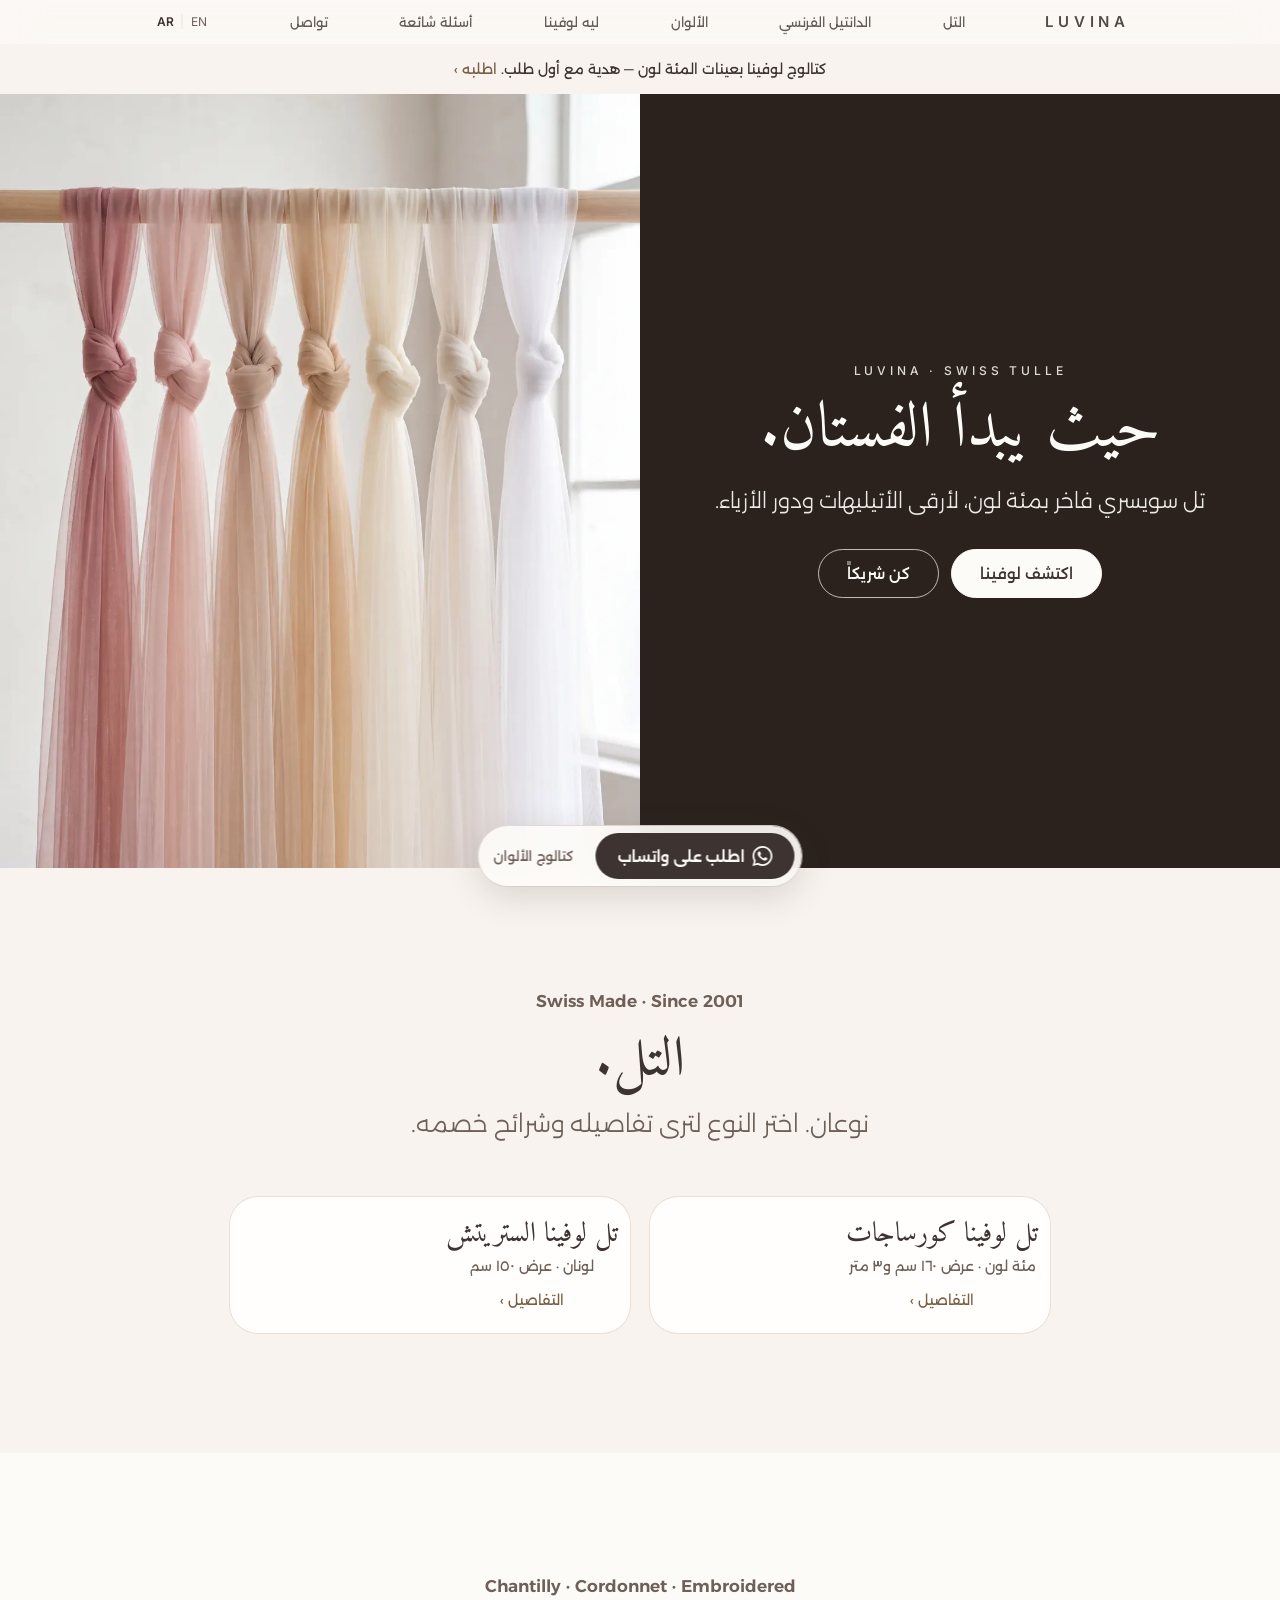
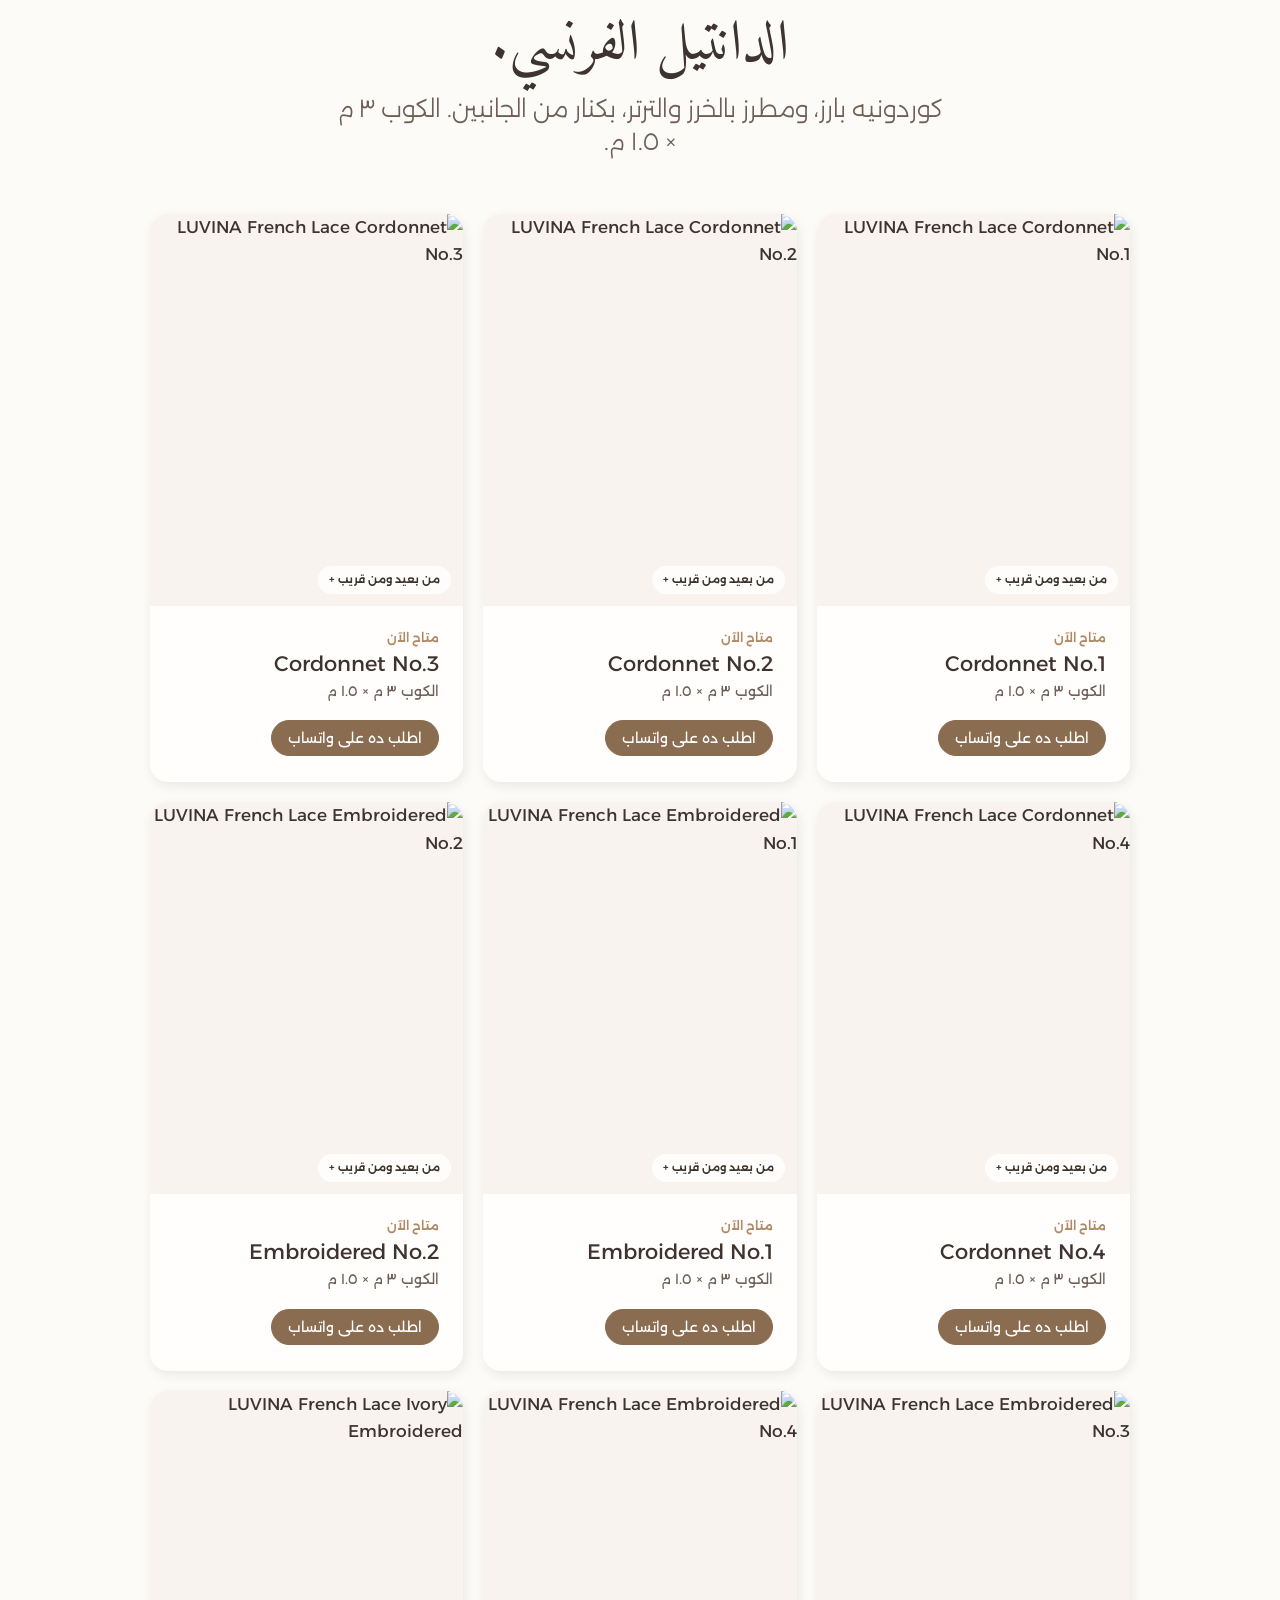
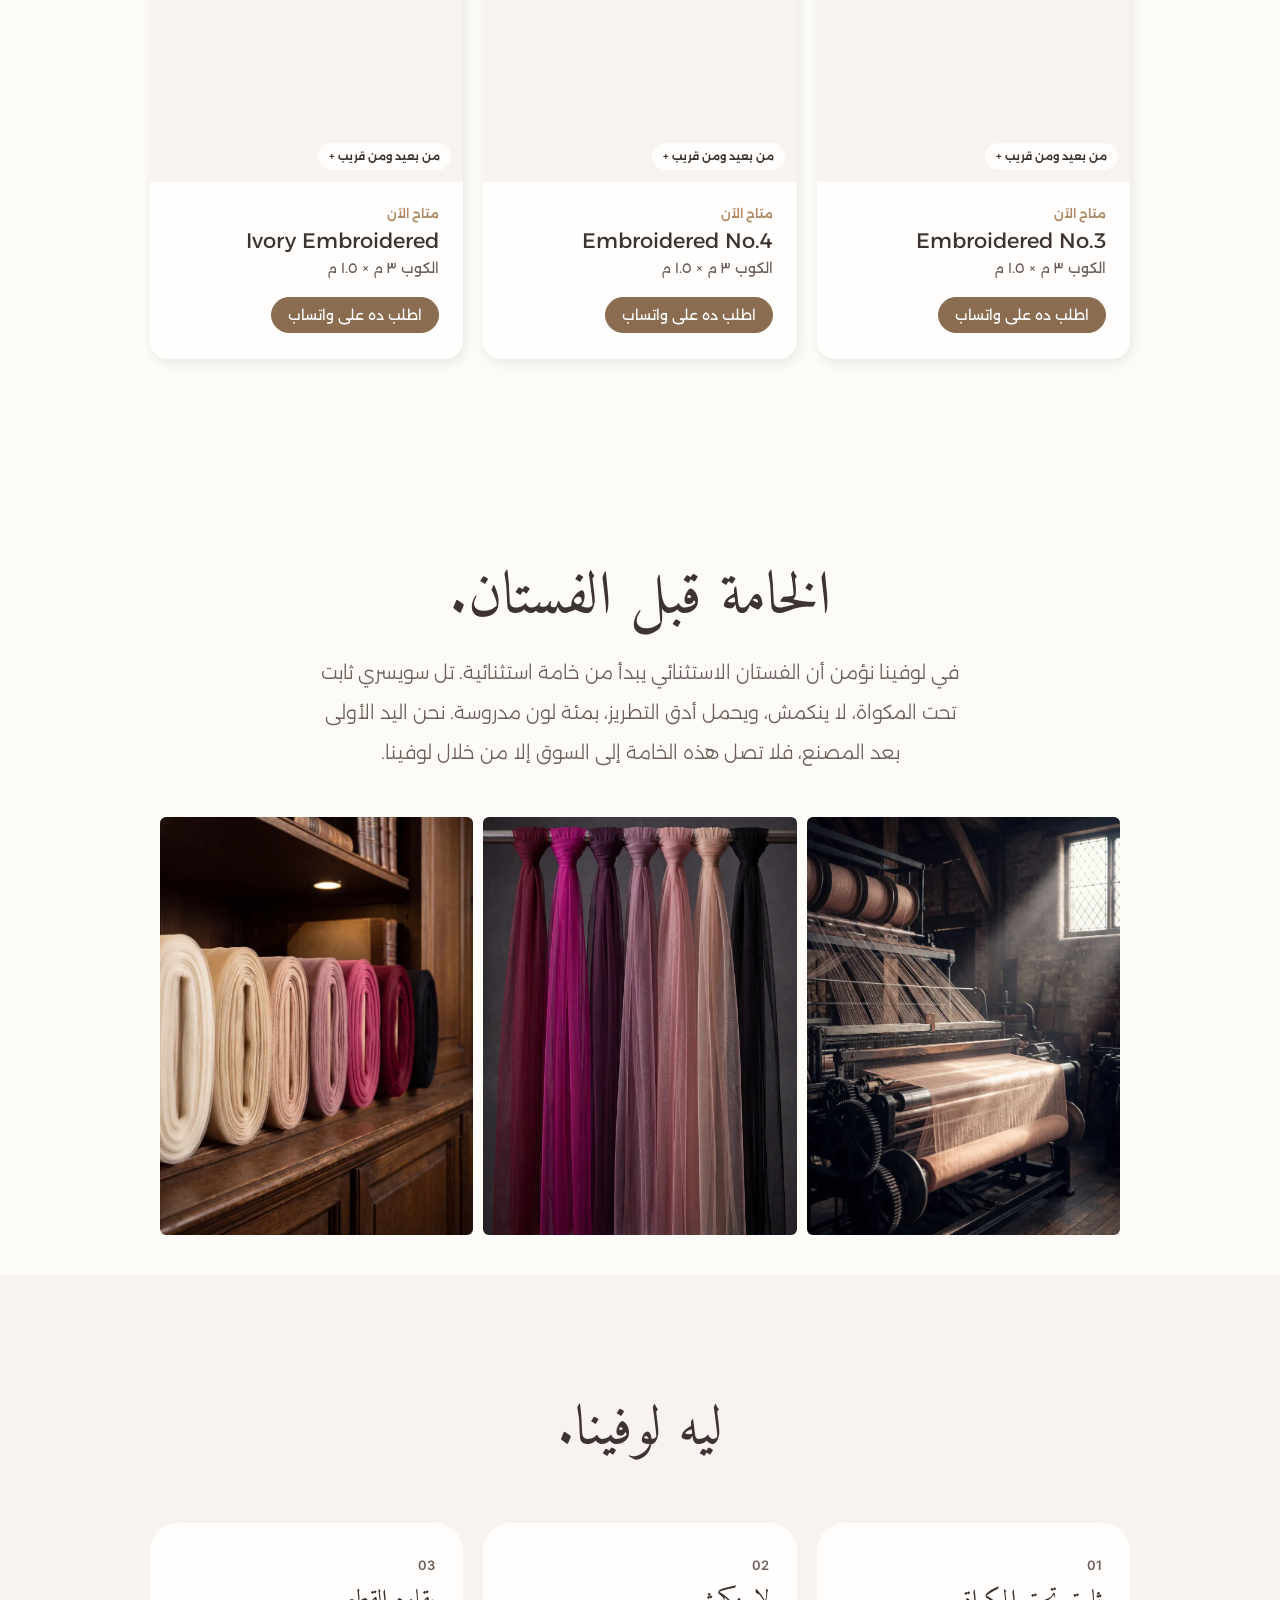
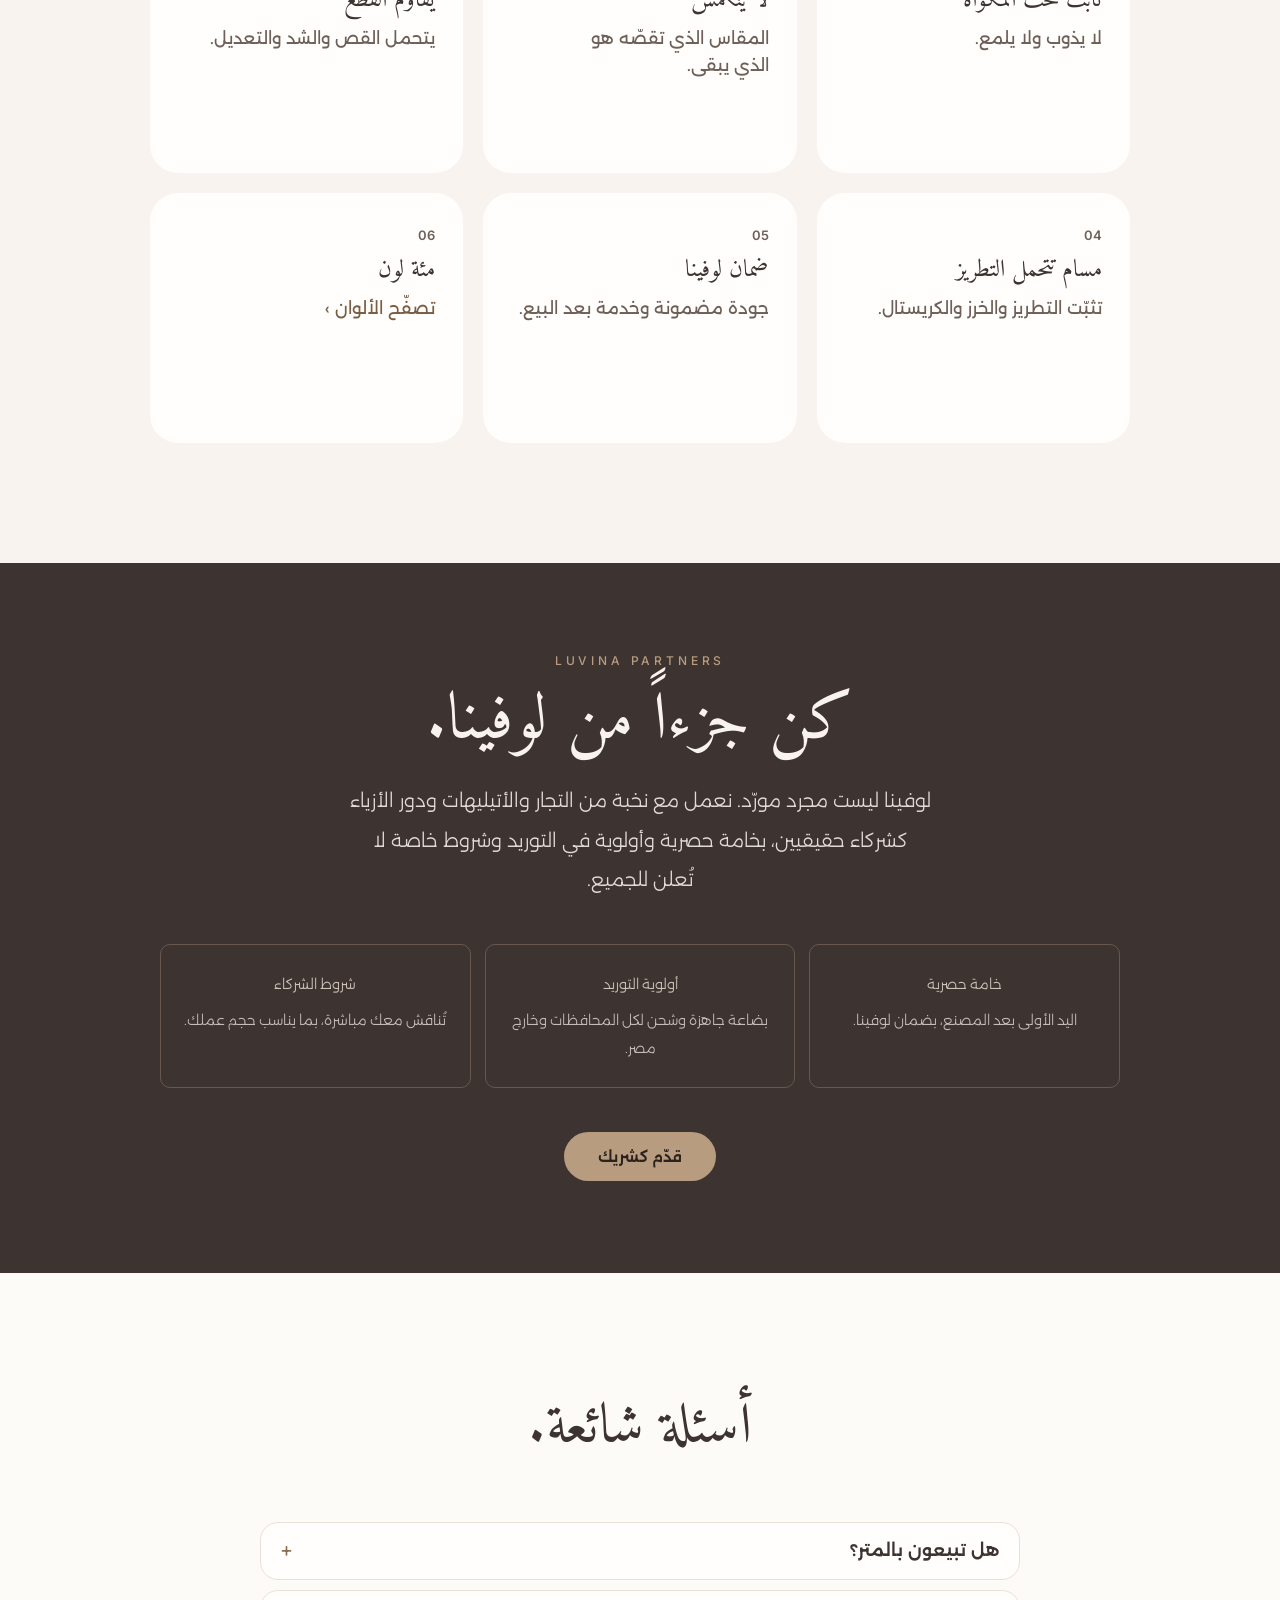
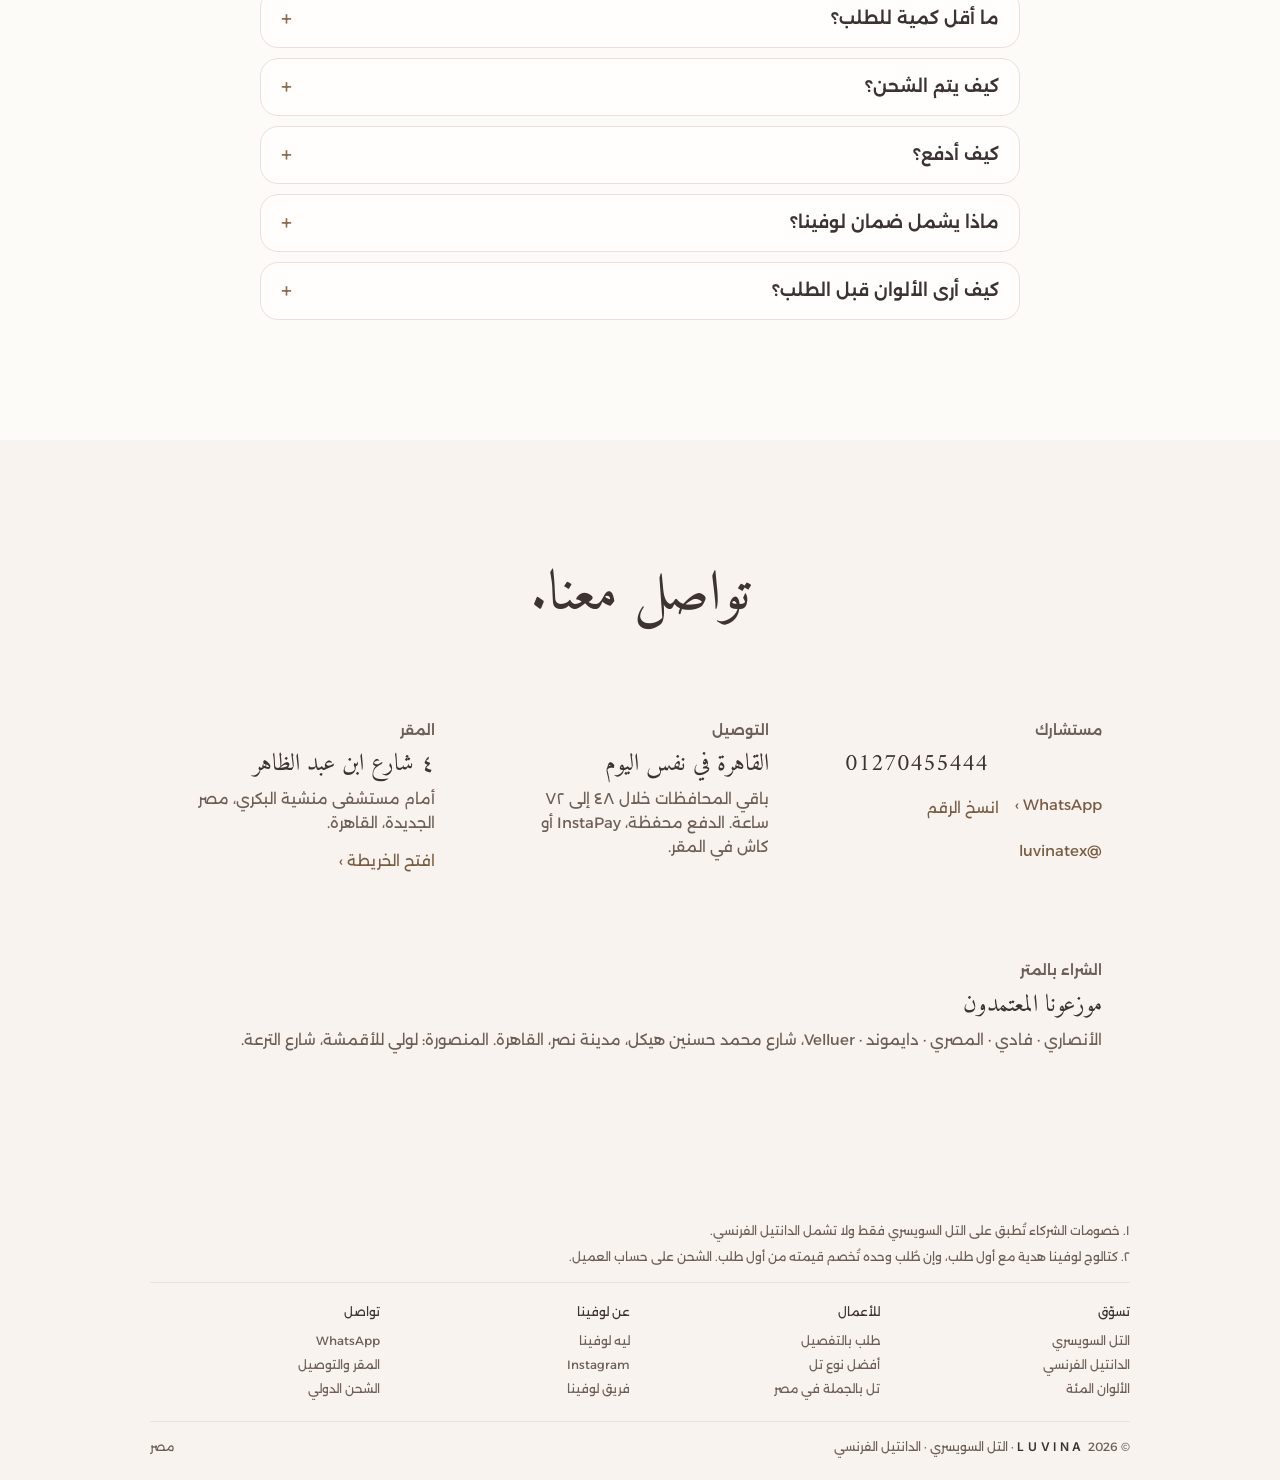
==== commit bb580146: "Hero: split layout on desktop to avoid upscaled blurry photo Co-Authored-By: Claude Sonnet 5.5 <nore" ====
--- a/index.html
+++ b/index.html
@@ -491,6 +491,7 @@
 .partners .pl b{display:block;font:600 17px Alexandria,Inter,sans-serif;color:#EADDD3;margin-bottom:8px}
 .partners .pl span{font:300 14px/1.9 Alexandria,Inter,sans-serif;opacity:.85}
 .partners .cta{display:inline-block;padding:15px 34px;border-radius:99px;background:#B89C80;color:#2b221e;font:600 15px Alexandria,Inter,sans-serif;text-decoration:none}
+@media(min-width:900px){.lh{grid-template-columns:1fr 1fr;align-items:center;background:#2b221e;min-height:0}.lh:after{display:none}.lh>img{position:relative;grid-column:2;grid-row:1;height:min(86svh,860px);object-position:50% 35%;opacity:1}.lh .in{grid-column:1;grid-row:1;padding:40px 5vw;text-align:center}.lh h1{font-size:clamp(48px,5vw,84px)}}
 @media(max-width:700px){.story .tri,.partners .pl{grid-template-columns:1fr}.story .tri img{aspect-ratio:4/5}}
 </style>
 </head>
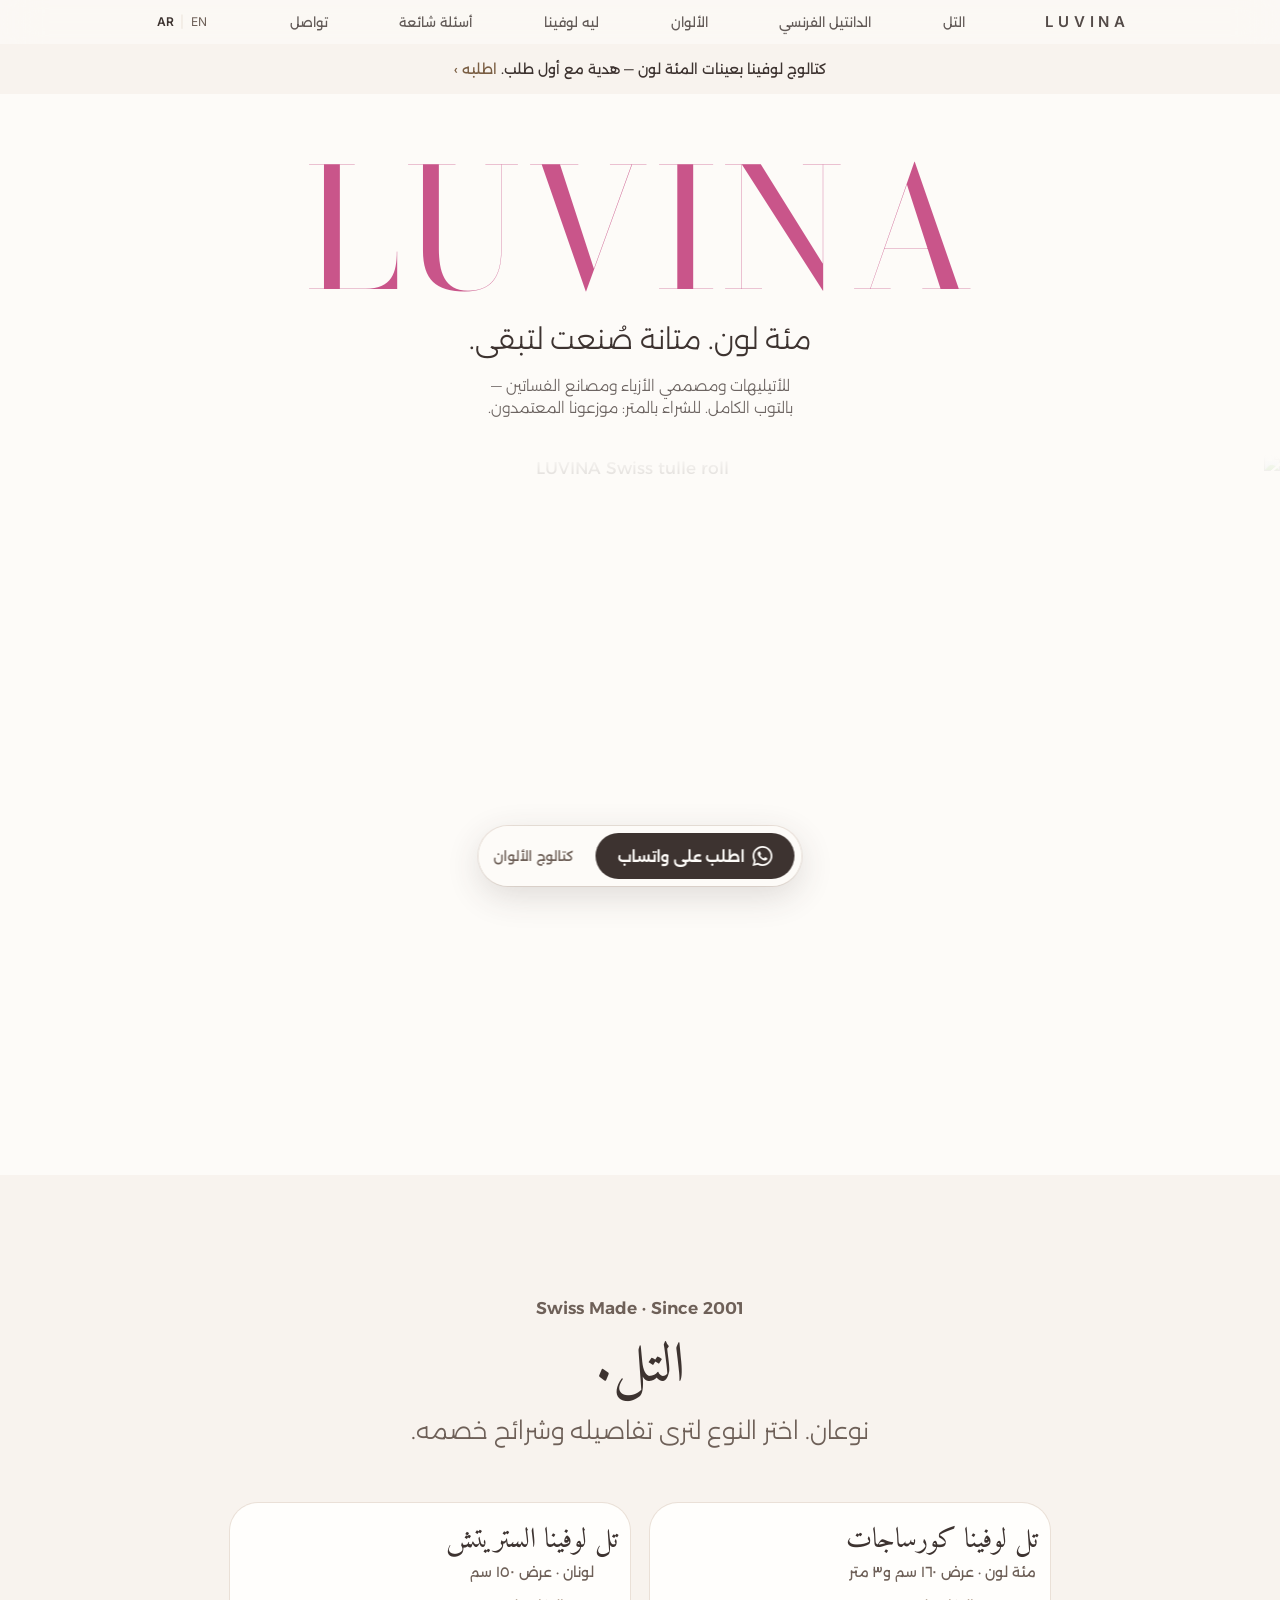
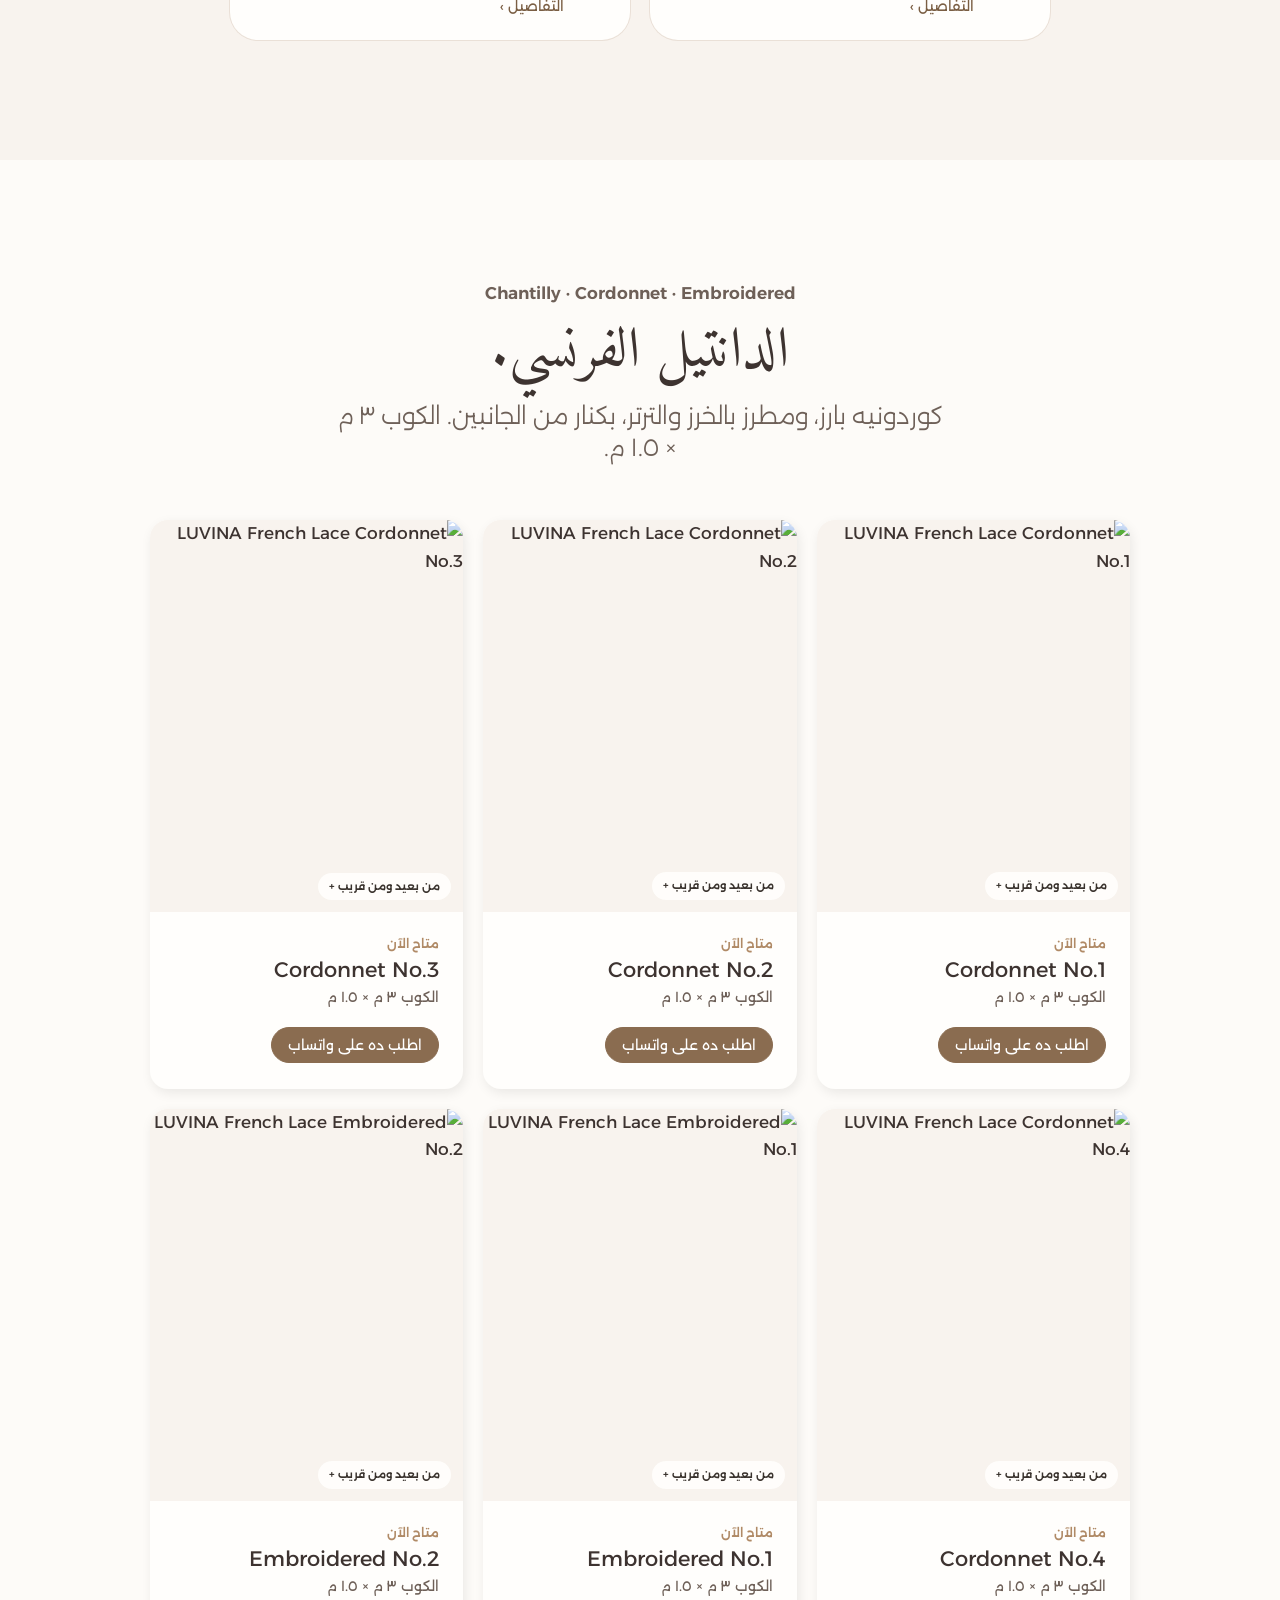
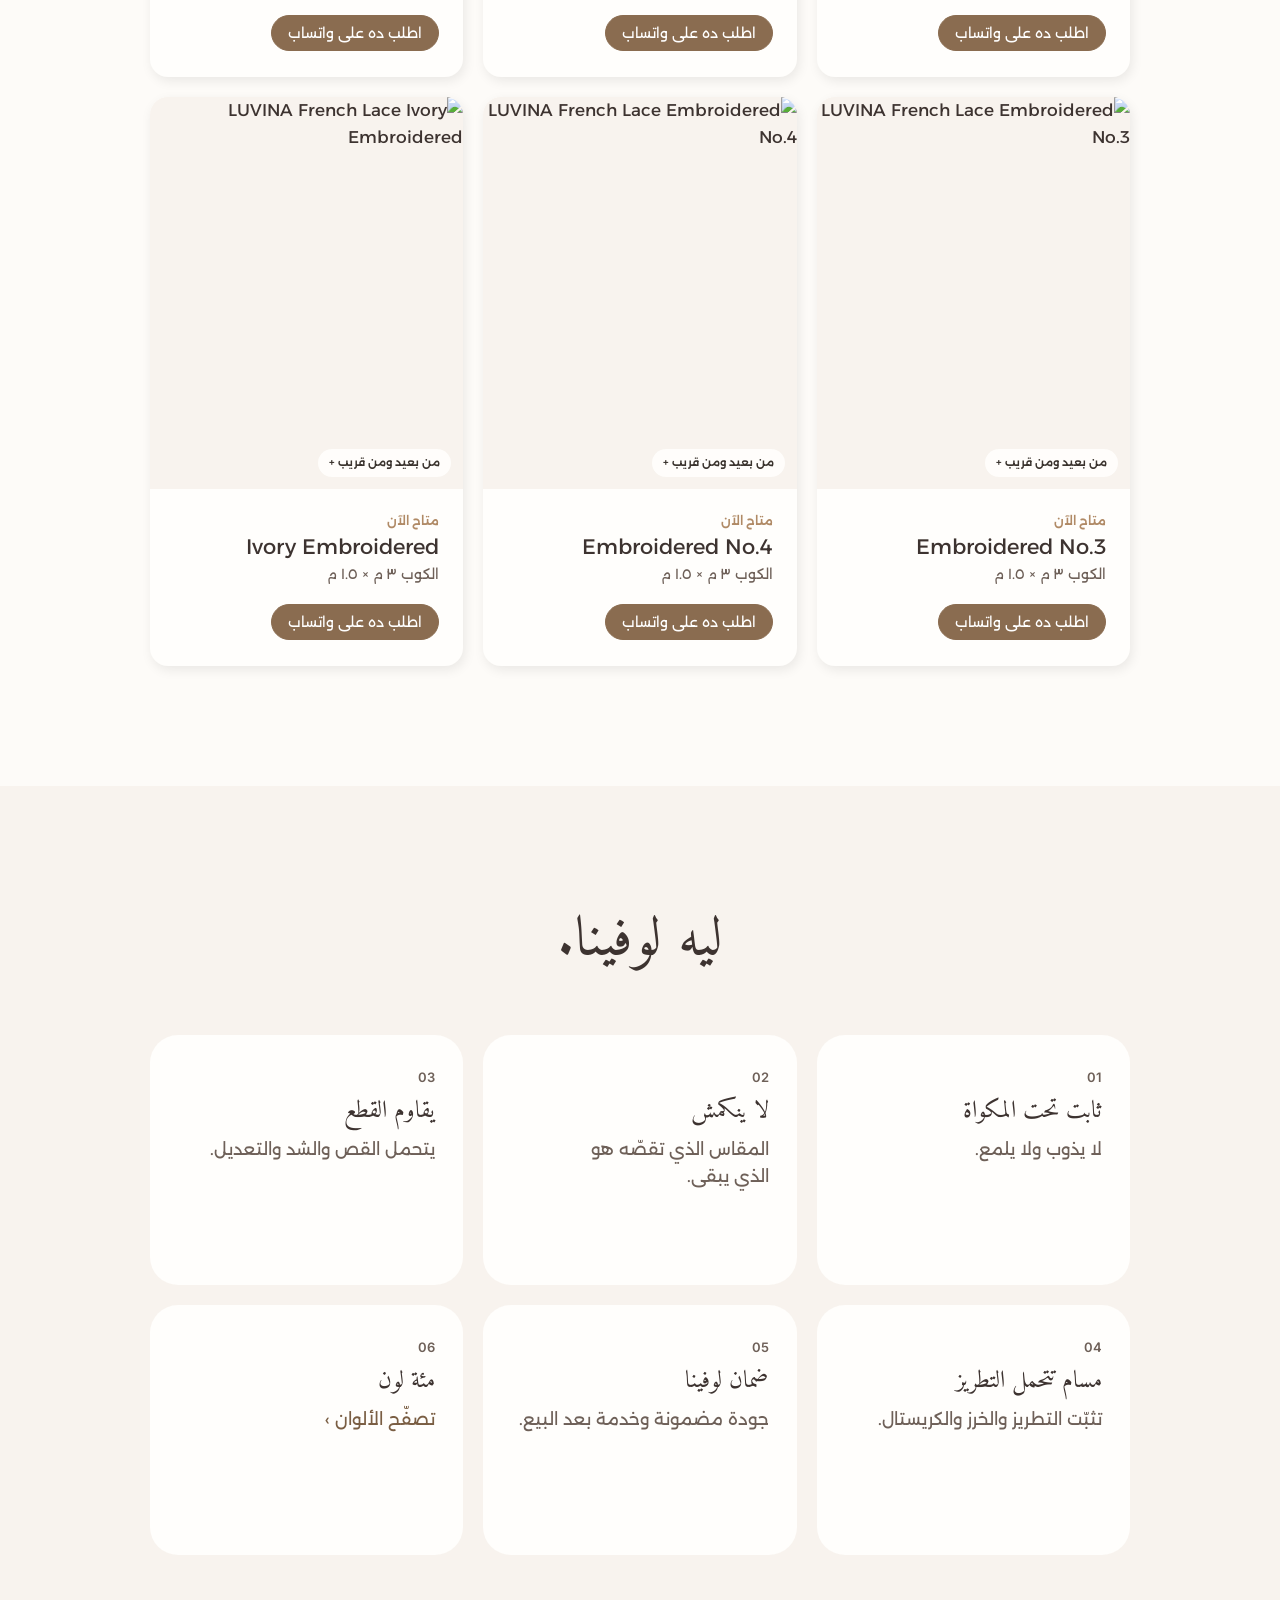
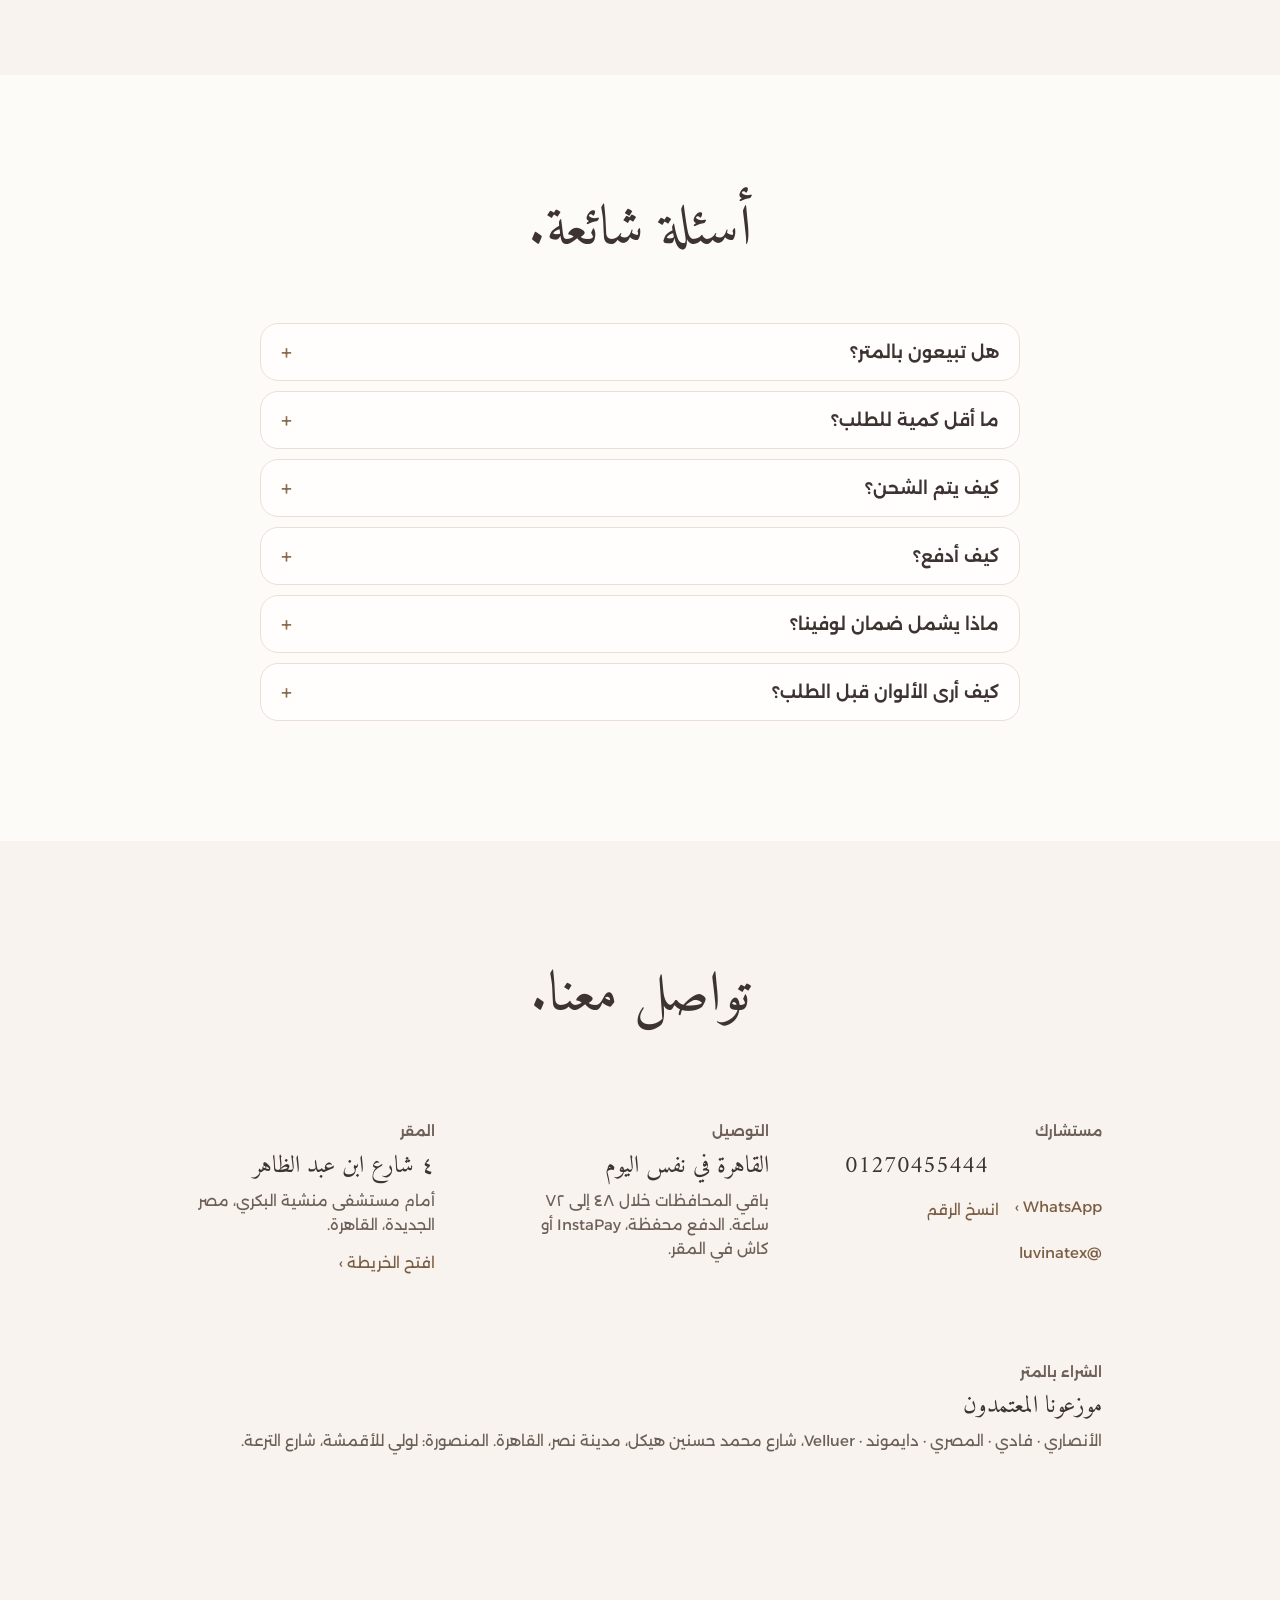
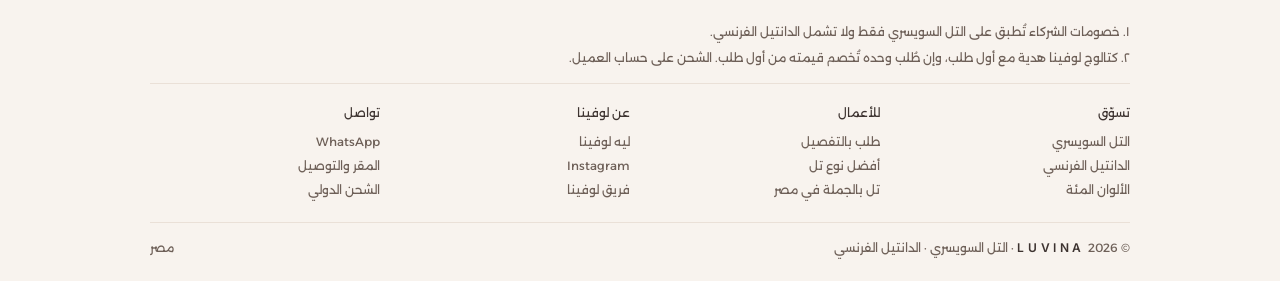
==== commit 308ef46d: "Revert home page redesign, keep previous look (prices stay removed) Co-Authored-By: Claude Sonnet 5." ====
--- a/index.html
+++ b/index.html
@@ -465,35 +465,6 @@
 </style>
 <script src="/analytics.js" defer></script>
 <script src="/cta.js" defer></script>
-
-<style>
-.lh{position:relative;min-height:88svh;display:grid;align-items:end;overflow:hidden;background:#2b221e}
-.lh>img{position:absolute;inset:0;width:100%;height:100%;object-fit:cover;object-position:50% 30%;opacity:.92}
-.lh:after{content:"";position:absolute;inset:0;background:linear-gradient(180deg,rgba(43,34,30,.05) 20%,rgba(43,34,30,.72) 100%)}
-.lh .in{position:relative;z-index:2;max-width:880px;margin:0 auto;padding:0 22px 64px;color:#FDFBF8;text-align:center}
-.lh .k{font:500 12px/1 Inter,sans-serif;letter-spacing:.32em;text-transform:uppercase;opacity:.85}
-.lh h1{font:400 clamp(44px,9vw,92px)/1.12 Amiri,serif;margin:18px 0 14px}
-.lh p{font:300 clamp(16px,2.4vw,21px)/1.9 Alexandria,Inter,sans-serif;margin:0 auto 28px;max-width:560px;opacity:.92}
-.lh .b{display:flex;gap:12px;justify-content:center;flex-wrap:wrap}
-.lh .b a{padding:14px 28px;border-radius:99px;font:500 15px Alexandria,Inter,sans-serif;text-decoration:none;border:1px solid rgba(253,251,248,.7);color:#FDFBF8}
-.lh .b a.f{background:#FDFBF8;color:#3D3330;border-color:#FDFBF8}
-.story{padding:84px 22px 40px;background:var(--bg);text-align:center}
-.story h2{font:400 clamp(34px,6vw,60px)/1.2 Amiri,serif;margin:0 0 18px;color:var(--ink)}
-.story p{font:300 clamp(16px,2.2vw,19px)/2.1 Alexandria,Inter,sans-serif;color:var(--soft);max-width:660px;margin:0 auto}
-.story .tri{display:grid;grid-template-columns:repeat(3,1fr);gap:10px;max-width:960px;margin:44px auto 0}
-.story .tri img{width:100%;aspect-ratio:3/4;object-fit:cover;border-radius:6px}
-.partners{padding:92px 22px;background:#3D3330;color:#F8F3EE;text-align:center}
-.partners .k{font:500 12px/1 Inter,sans-serif;letter-spacing:.32em;text-transform:uppercase;color:#B89C80}
-.partners h2{font:400 clamp(36px,6.5vw,66px)/1.2 Amiri,serif;margin:16px 0 18px}
-.partners>p{font:300 clamp(16px,2.2vw,19px)/2.1 Alexandria,Inter,sans-serif;max-width:640px;margin:0 auto;opacity:.88}
-.partners .pl{display:grid;grid-template-columns:repeat(3,1fr);gap:14px;max-width:960px;margin:44px auto}
-.partners .pl div{border:1px solid rgba(184,156,128,.35);border-radius:10px;padding:26px 18px}
-.partners .pl b{display:block;font:600 17px Alexandria,Inter,sans-serif;color:#EADDD3;margin-bottom:8px}
-.partners .pl span{font:300 14px/1.9 Alexandria,Inter,sans-serif;opacity:.85}
-.partners .cta{display:inline-block;padding:15px 34px;border-radius:99px;background:#B89C80;color:#2b221e;font:600 15px Alexandria,Inter,sans-serif;text-decoration:none}
-@media(min-width:900px){.lh{grid-template-columns:1fr 1fr;align-items:center;background:#2b221e;min-height:0}.lh:after{display:none}.lh>img{position:relative;grid-column:2;grid-row:1;height:min(86svh,860px);object-position:50% 35%;opacity:1}.lh .in{grid-column:1;grid-row:1;padding:40px 5vw;text-align:center}.lh h1{font-size:clamp(48px,5vw,84px)}}
-@media(max-width:700px){.story .tri,.partners .pl{grid-template-columns:1fr}.story .tri img{aspect-ratio:4/5}}
-</style>
 </head>
 <body class="no-js">
 
@@ -537,11 +508,14 @@
   <span class="ar">كتالوج لوفينا بعينات المئة لون — هدية مع أول طلب. </span><span class="en">The Luvina Catalogue, one hundred real swatches — a gift with your first order. </span><a href="#catalog-form" data-lvf="1"><span class="ar">اطلبه ›</span><span class="en">Request it ›</span></a>
 </div>
 
-<section class="lh"><img src="tulle-3.webp" alt="LUVINA Swiss tulle" fetchpriority="high">
-  <div class="in"><div class="k">LUVINA · Swiss Tulle</div>
-  <h1><span class="ar">حيث يبدأ الفستان.</span><span class="en">Where the gown begins.</span></h1>
-  <p><span class="ar">تل سويسري فاخر بمئة لون، لأرقى الأتيليهات ودور الأزياء.</span><span class="en">Luxury Swiss tulle in one hundred colours, for the finest ateliers and fashion houses.</span></p>
-  <div class="b"><a class="f" href="#story"><span class="ar">اكتشف لوفينا</span><span class="en">Discover LUVINA</span></a><a href="#partners"><span class="ar">كن شريكاً</span><span class="en">Become a partner</span></a></div></div></section>
+<section class="mod">
+  <div class="copy rv">
+    <h1 class="mast">LUVINA<span class="vh"> — <span class="ar">التل السويسري</span><span class="en">Swiss Tulle</span></span></h1>
+    <p class="sub"><span class="ar">مئة لون. متانة صُنعت لتبقى.</span><span class="en">One hundred colours. Made to last.</span></p>
+    <p class="sub" style="font-size:15px;margin-top:10px;opacity:.75"><span class="ar">للأتيليهات ومصممي الأزياء ومصانع الفساتين — بالتوب الكامل. للشراء بالمتر: موزعونا المعتمدون.</span><span class="en">For ateliers, designers and dress factories — by the full roll. By the metre: our authorised stockists.</span></p>
+  </div>
+  <div class="hero-media"><img class="hero-img" src="https://d8j0ntlcm91z4.cloudfront.net/user_3KmFxrLZUZ0I6hjxRA8LqYLse8P/hf_20261117_165518_d4424a27-d22f-48ab-9525-ded641519e13.png" alt="LUVINA Swiss tulle roll" width="1344" height="752" fetchpriority="high" decoding="async"></div>
+</section>
 
 <section class="sec alt" id="tulle">
   <div class="wrap">
@@ -618,8 +592,6 @@
   </div>
 </section>
 
-<section class="story" id="story"><h2><span class="ar">الخامة قبل الفستان.</span><span class="en">The fabric comes first.</span></h2><p><span class="ar">في لوفينا نؤمن أن الفستان الاستثنائي يبدأ من خامة استثنائية. تل سويسري ثابت تحت المكواة، لا ينكمش، ويحمل أدق التطريز، بمئة لون مدروسة. نحن اليد الأولى بعد المصنع، فلا تصل هذه الخامة إلى السوق إلا من خلال لوفينا.</span><span class="en">At LUVINA we believe an exceptional gown begins with an exceptional fabric. Swiss tulle that is heat-stable, shrink-free and fine enough to hold the most delicate embroidery, in one hundred considered colours. We are the first hand after the mill, so this fabric reaches the market only through LUVINA.</span></p>
-<div class="tri"><img src="craft-2.webp" alt="" loading="lazy"><img src="tulle-1.webp" alt="" loading="lazy"><img src="craft-3.webp" alt="" loading="lazy"></div></section>
 <section class="sec alt" id="maison">
   <div class="wrap">
     <div class="sec-head rv">
@@ -636,9 +608,6 @@
   </div>
 </section>
 
-<section class="partners" id="partners"><div class="k">LUVINA Partners</div><h2><span class="ar">كن جزءاً من لوفينا.</span><span class="en">Be part of LUVINA.</span></h2><p><span class="ar">لوفينا ليست مجرد مورّد. نعمل مع نخبة من التجار والأتيليهات ودور الأزياء كشركاء حقيقيين، بخامة حصرية وأولوية في التوريد وشروط خاصة لا تُعلن للجميع.</span><span class="en">LUVINA is more than a supplier. We work with a select circle of traders, ateliers and fashion houses as true partners, with an exclusive fabric, supply priority and terms not offered to everyone.</span></p>
-<div class="pl"><div><b><span class="ar">خامة حصرية</span><span class="en">Exclusive fabric</span></b><span><span class="ar">اليد الأولى بعد المصنع، بضمان لوفينا.</span><span class="en">First hand after the mill, with the LUVINA guarantee.</span></span></div><div><b><span class="ar">أولوية التوريد</span><span class="en">Supply priority</span></b><span><span class="ar">بضاعة جاهزة وشحن لكل المحافظات وخارج مصر.</span><span class="en">Ready stock and shipping across Egypt and abroad.</span></span></div><div><b><span class="ar">شروط الشركاء</span><span class="en">Partner terms</span></b><span><span class="ar">تُناقش معك مباشرة، بما يناسب حجم عملك.</span><span class="en">Discussed with you directly, to suit the scale of your business.</span></span></div></div>
-<a class="cta" target="_blank" rel="noopener" href="https://wa.me/201270455444?text=%D8%A3%D9%87%D9%84%D8%A7%D9%8B%20%D9%84%D9%88%D9%81%D9%8A%D9%86%D8%A7%20%F0%9F%91%8B%0A%D8%B9%D8%A7%D9%8A%D8%B2%20%D8%A3%D8%A8%D9%82%D9%89%20%D8%B4%D8%B1%D9%8A%D9%83%20%D9%84%D9%88%D9%81%D9%8A%D9%86%D8%A7.%0A%D8%A7%D9%84%D8%A7%D8%B3%D9%85%3A%0A%D8%A7%D9%84%D9%86%D8%B4%D8%A7%D8%B7%3A%0A%D8%A7%D9%84%D9%85%D8%AD%D8%A7%D9%81%D8%B8%D8%A9%3A"><span class="ar">قدّم كشريك</span><span class="en">Apply as a partner</span></a></section>
 <section class="sec" id="faq">
   <div class="wrap">
     <div class="sec-head rv">
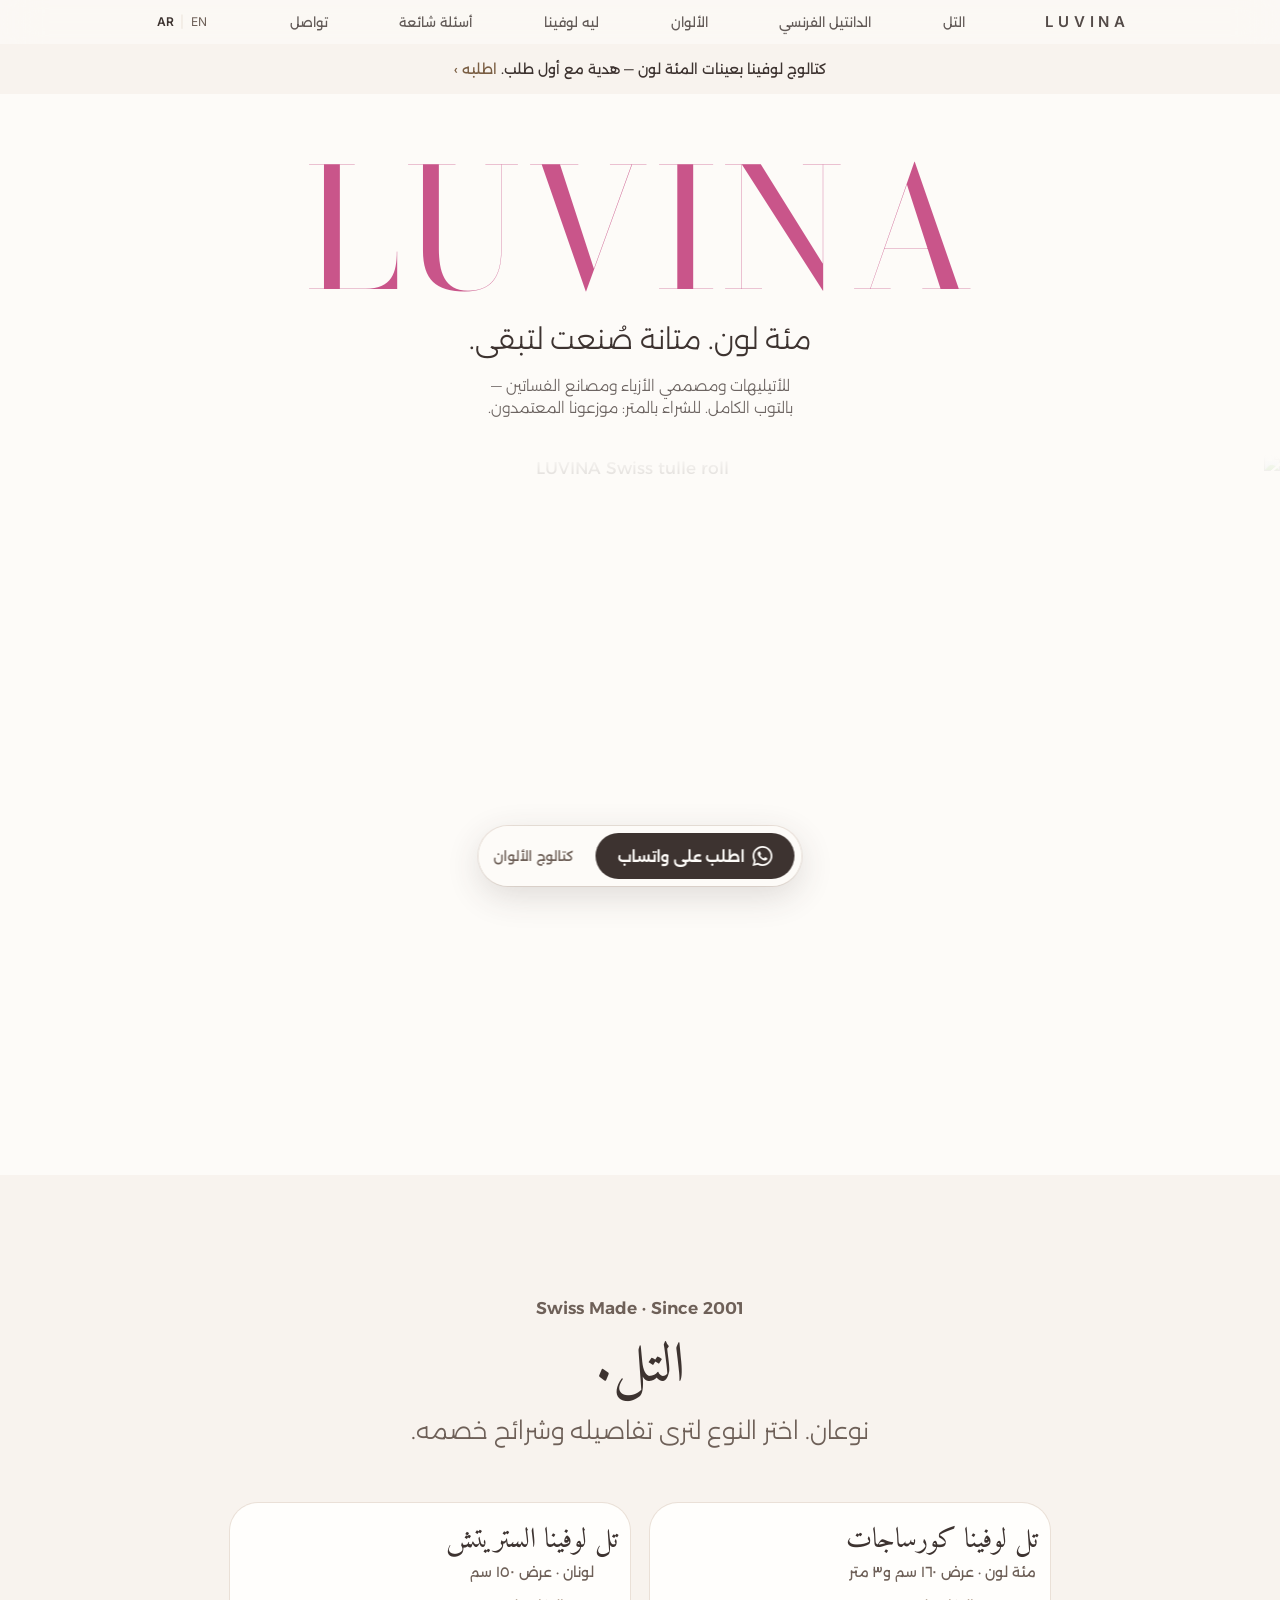
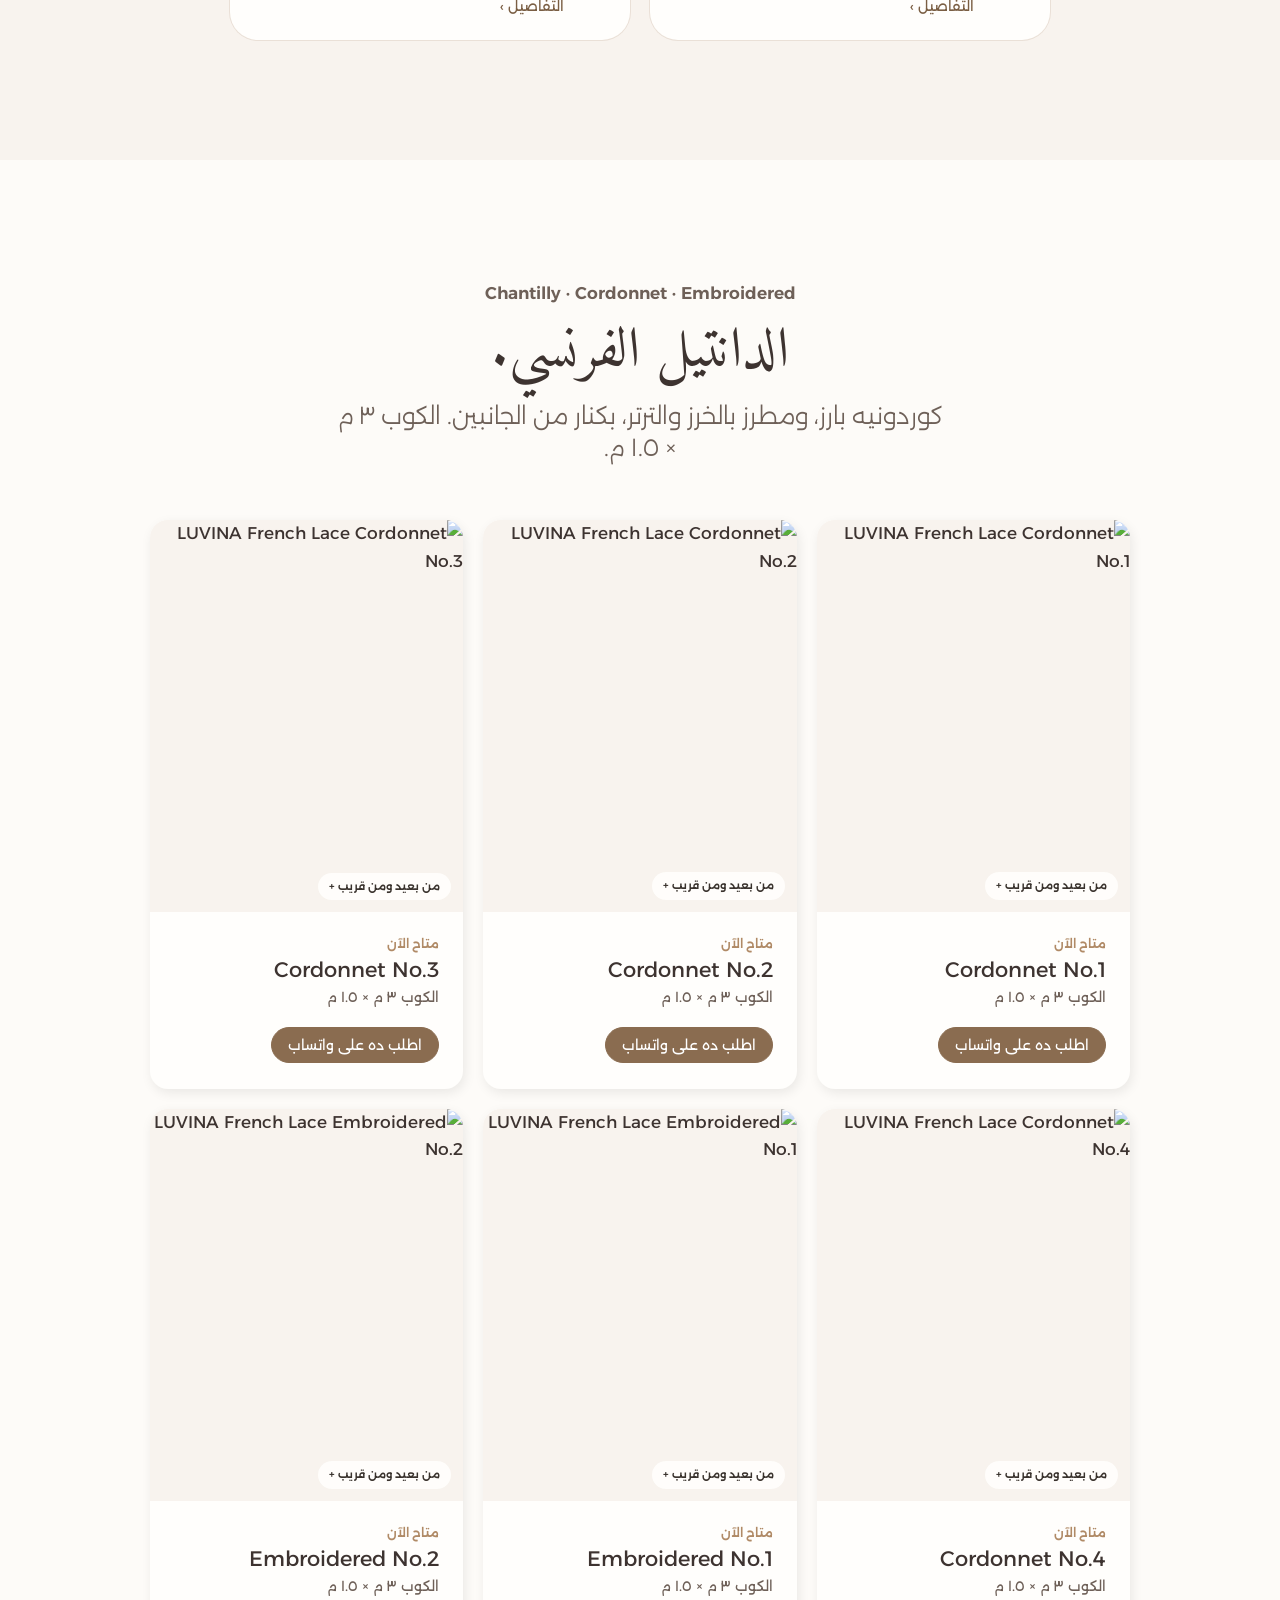
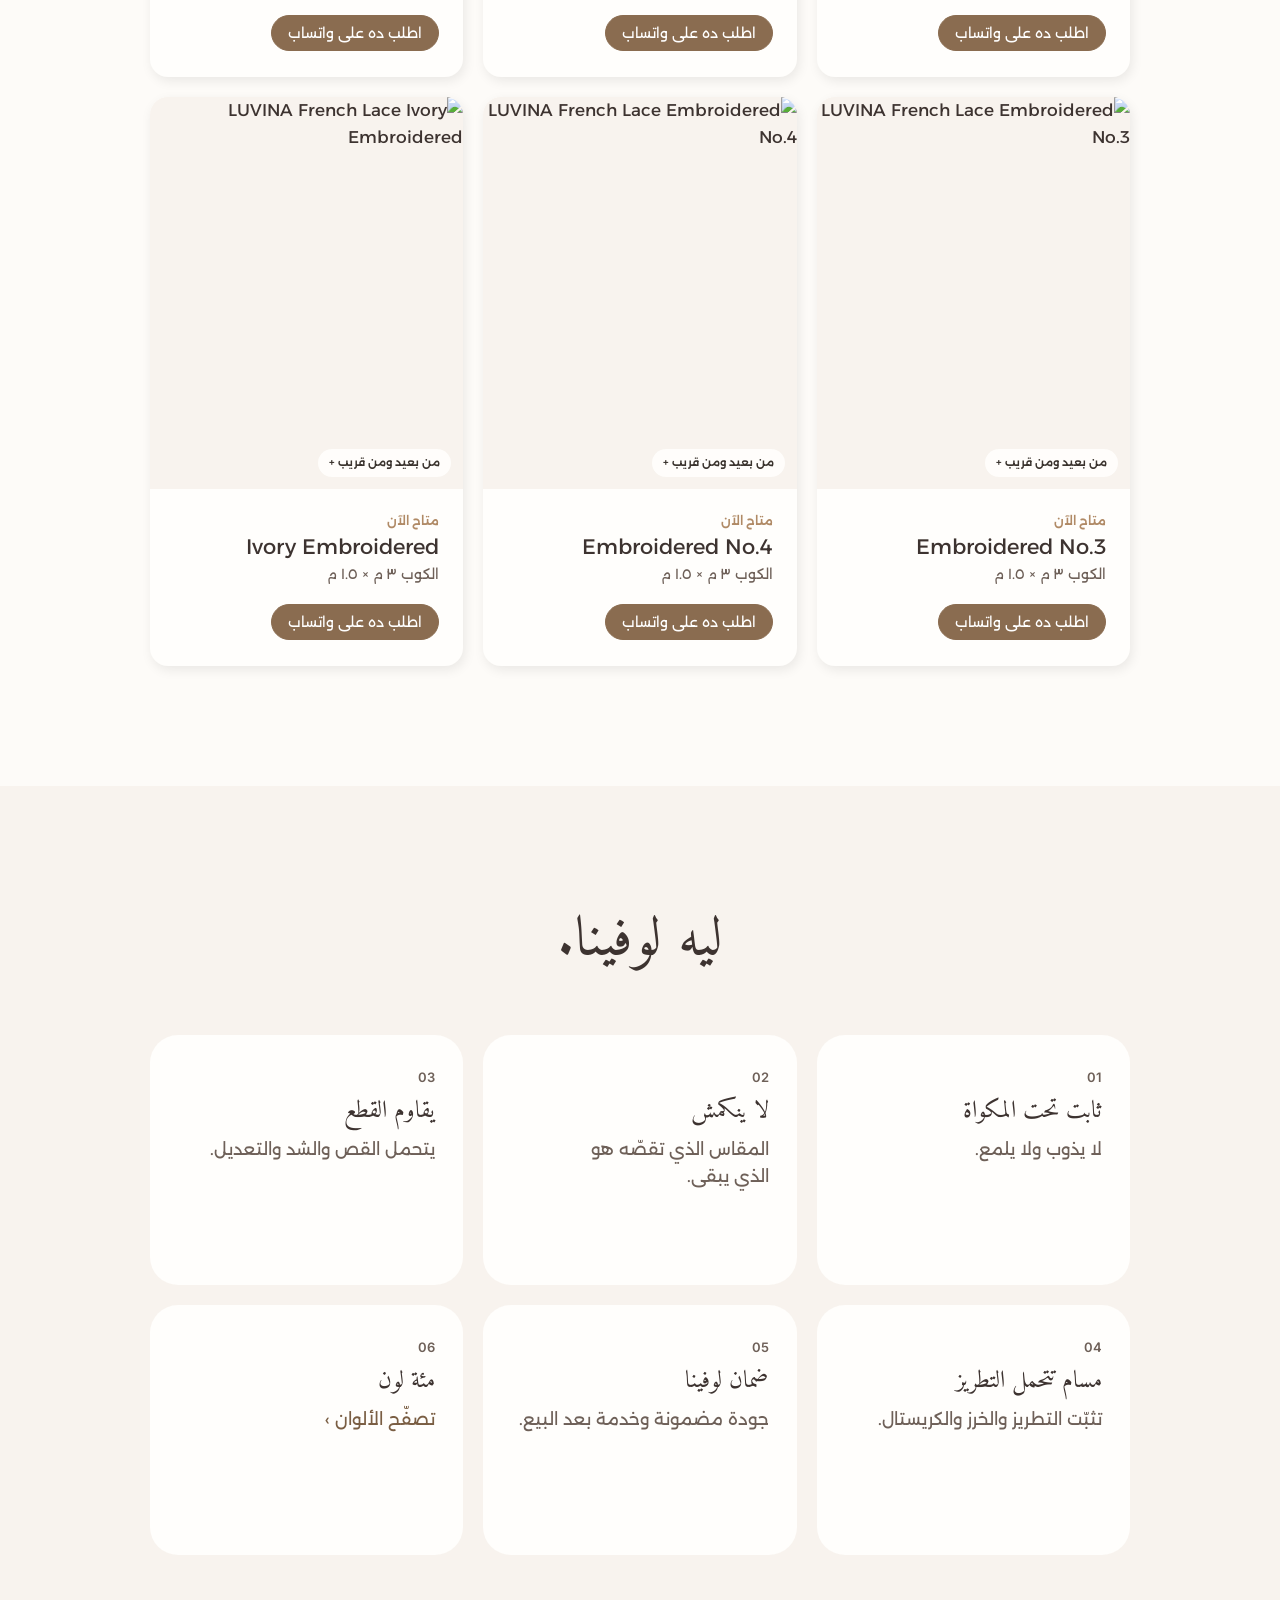
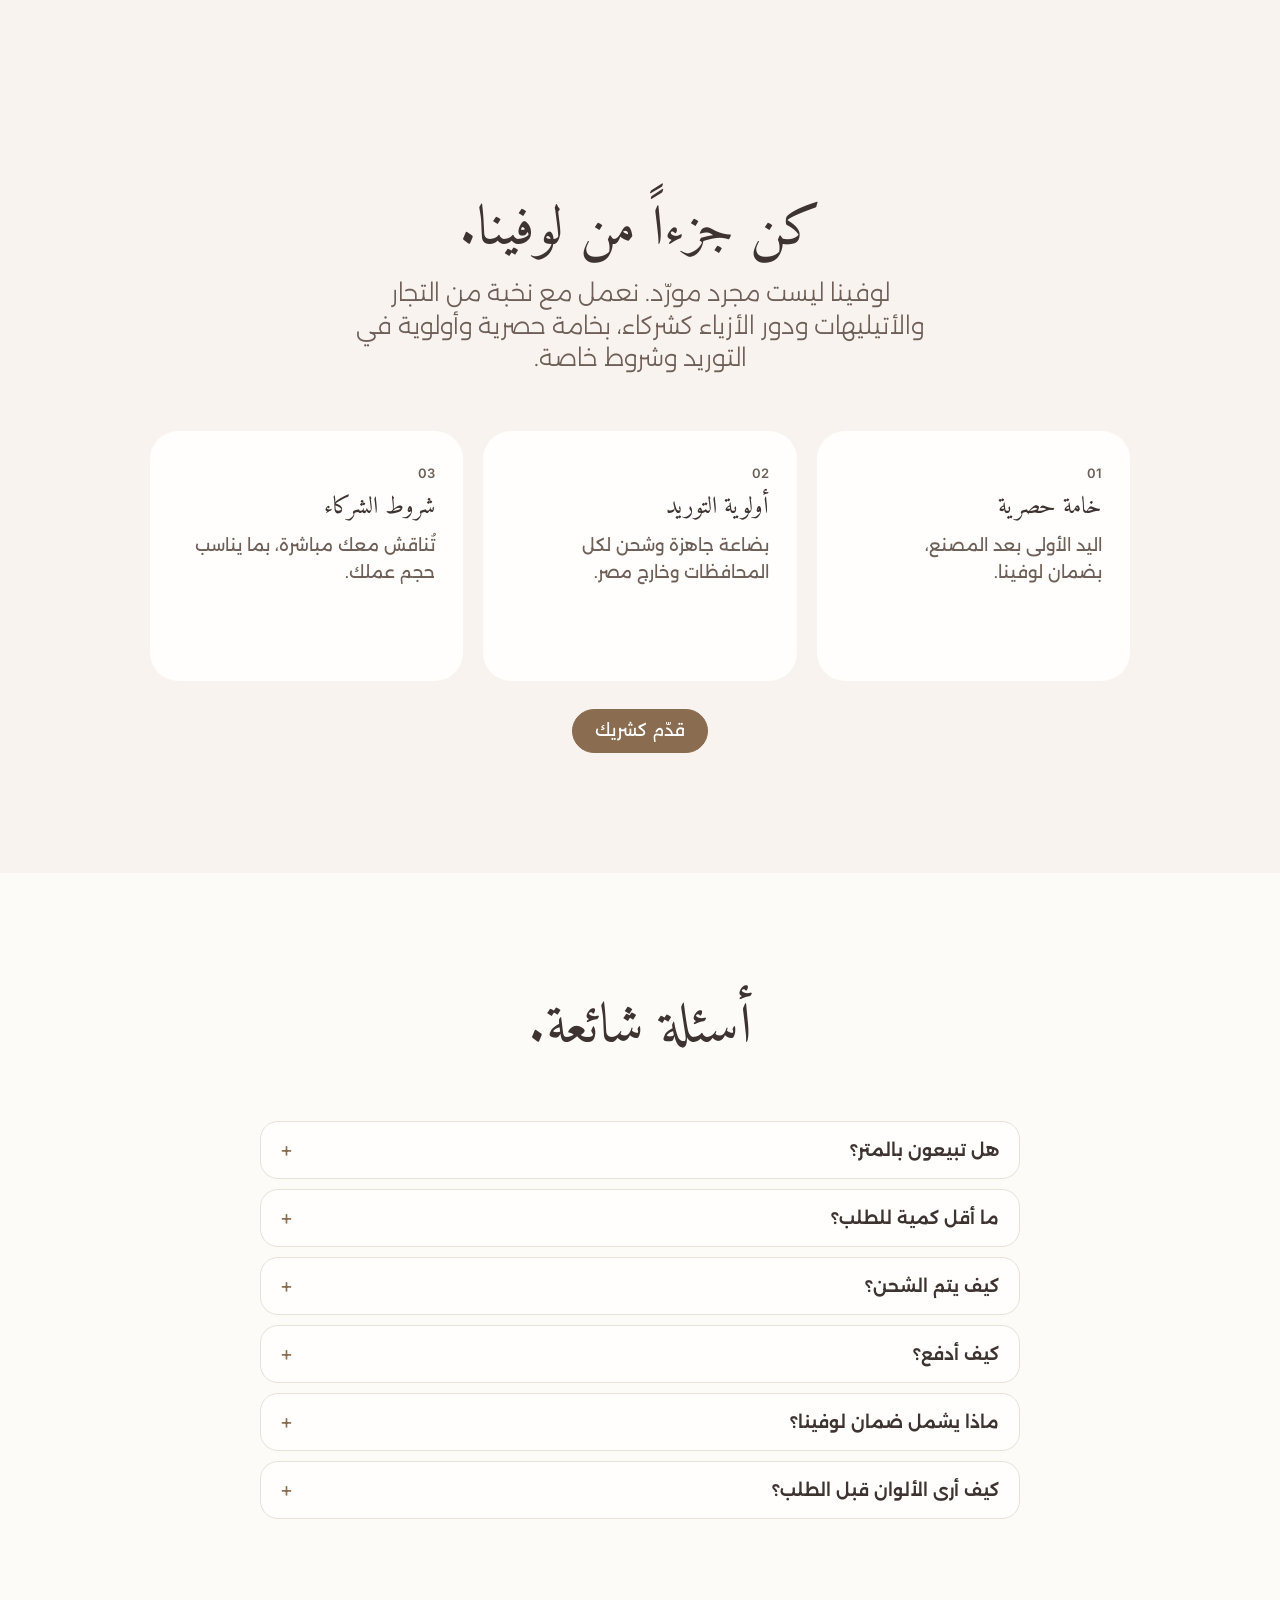
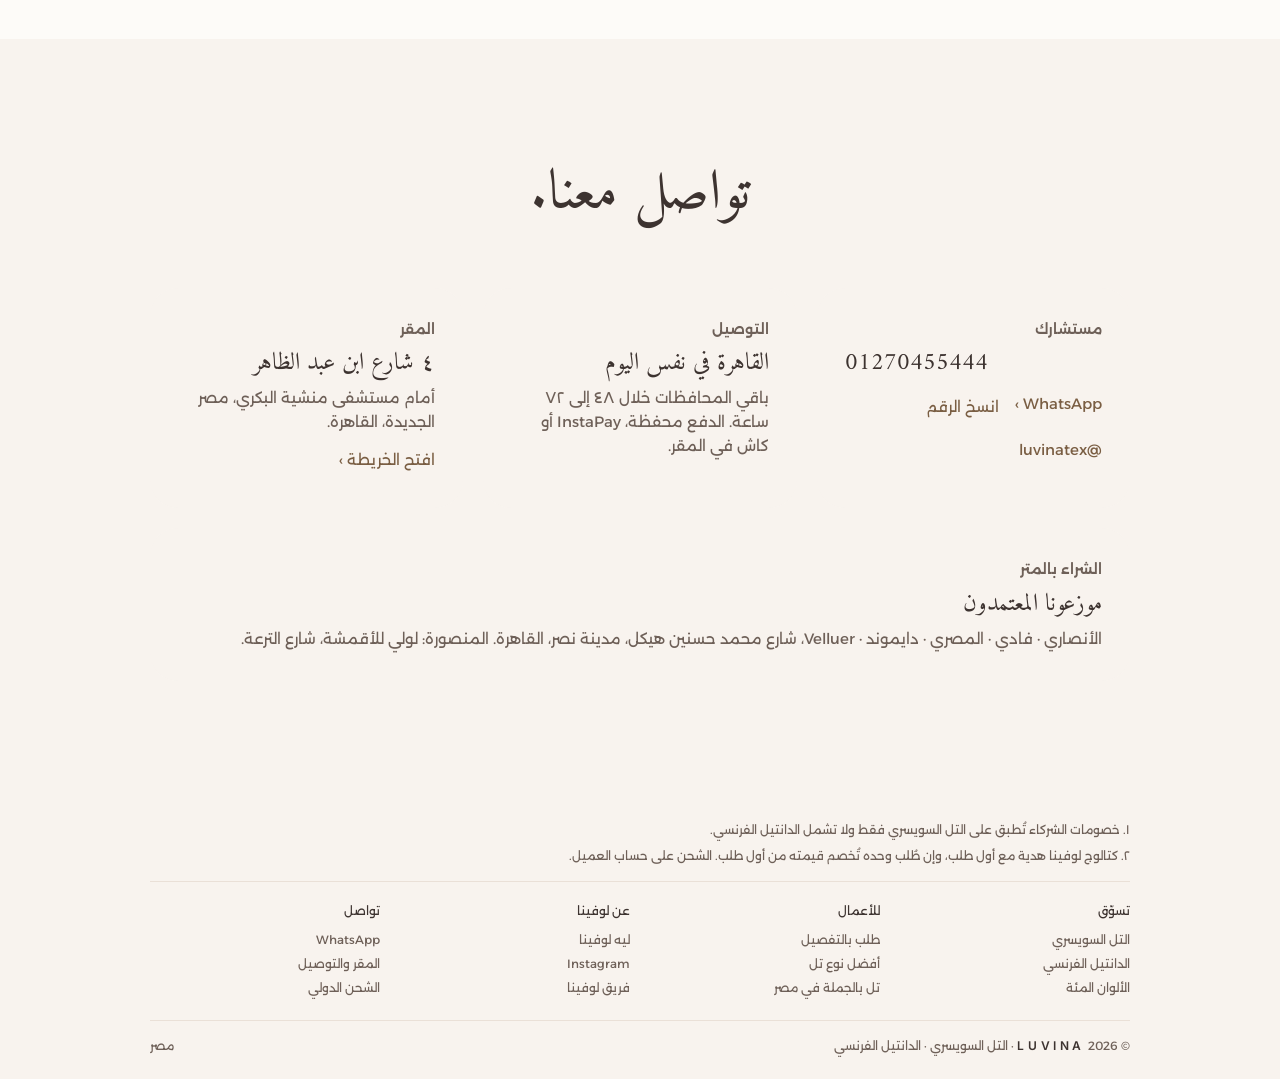
==== commit e88b9f6b: "Add partners section in the existing site style Co-Authored-By: Claude Sonnet 5.5 <noreply@anthropic" ====
--- a/index.html
+++ b/index.html
@@ -608,6 +608,21 @@
   </div>
 </section>
 
+<section class="sec alt" id="partners">
+  <div class="wrap">
+    <div class="sec-head rv">
+      <h2><span class="ar">كن جزءاً من لوفينا.</span><span class="en">Be part of LUVINA.</span></h2>
+      <p class="sub"><span class="ar">لوفينا ليست مجرد مورّد. نعمل مع نخبة من التجار والأتيليهات ودور الأزياء كشركاء، بخامة حصرية وأولوية في التوريد وشروط خاصة.</span><span class="en">LUVINA is more than a supplier. We work with a select circle of traders, ateliers and fashion houses as partners, with an exclusive fabric, supply priority and special terms.</span></p>
+    </div>
+    <div class="why">
+      <div class="card rv"><span class="ic">01</span><h3><span class="ar">خامة حصرية</span><span class="en">Exclusive fabric</span></h3><p><span class="ar">اليد الأولى بعد المصنع، بضمان لوفينا.</span><span class="en">First hand after the mill, with the LUVINA guarantee.</span></p></div>
+      <div class="card rv"><span class="ic">02</span><h3><span class="ar">أولوية التوريد</span><span class="en">Supply priority</span></h3><p><span class="ar">بضاعة جاهزة وشحن لكل المحافظات وخارج مصر.</span><span class="en">Ready stock and shipping across Egypt and abroad.</span></p></div>
+      <div class="card rv"><span class="ic">03</span><h3><span class="ar">شروط الشركاء</span><span class="en">Partner terms</span></h3><p><span class="ar">تُناقش معك مباشرة، بما يناسب حجم عملك.</span><span class="en">Discussed with you directly, to suit the scale of your business.</span></p></div>
+    </div>
+    <div class="k-cta" style="margin-top:28px"><a class="pill" target="_blank" rel="noopener" href="https://wa.me/201270455444?text=%D8%A3%D9%87%D9%84%D8%A7%D9%8B%20%D9%84%D9%88%D9%81%D9%8A%D9%86%D8%A7%20%F0%9F%91%8B%0A%D8%B9%D8%A7%D9%8A%D8%B2%20%D8%A3%D8%A8%D9%82%D9%89%20%D8%B4%D8%B1%D9%8A%D9%83%20%D9%84%D9%88%D9%81%D9%8A%D9%86%D8%A7.%0A%D8%A7%D9%84%D8%A7%D8%B3%D9%85%3A%0A%D8%A7%D9%84%D9%86%D8%B4%D8%A7%D8%B7%3A%0A%D8%A7%D9%84%D9%85%D8%AD%D8%A7%D9%81%D8%B8%D8%A9%3A"><span class="ar">قدّم كشريك</span><span class="en">Apply as a partner</span></a></div>
+  </div>
+</section>
+
 <section class="sec" id="faq">
   <div class="wrap">
     <div class="sec-head rv">
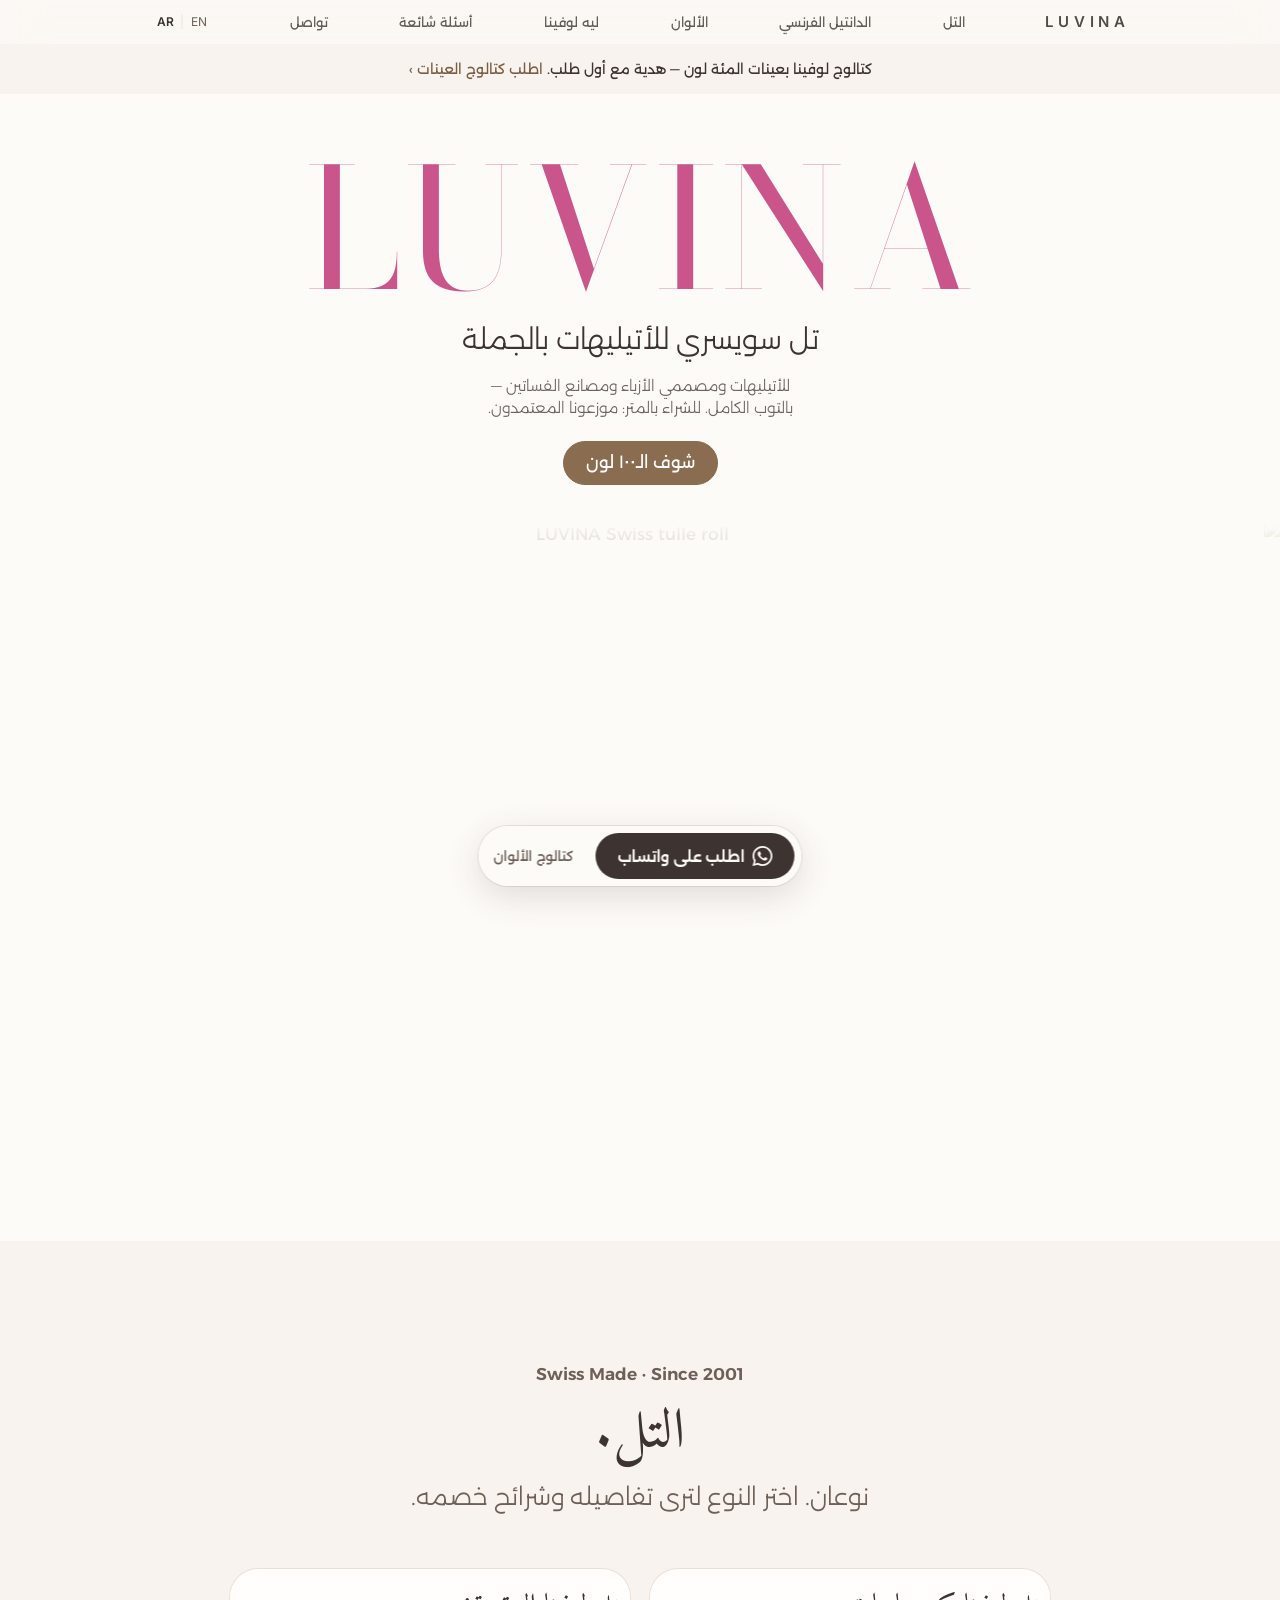
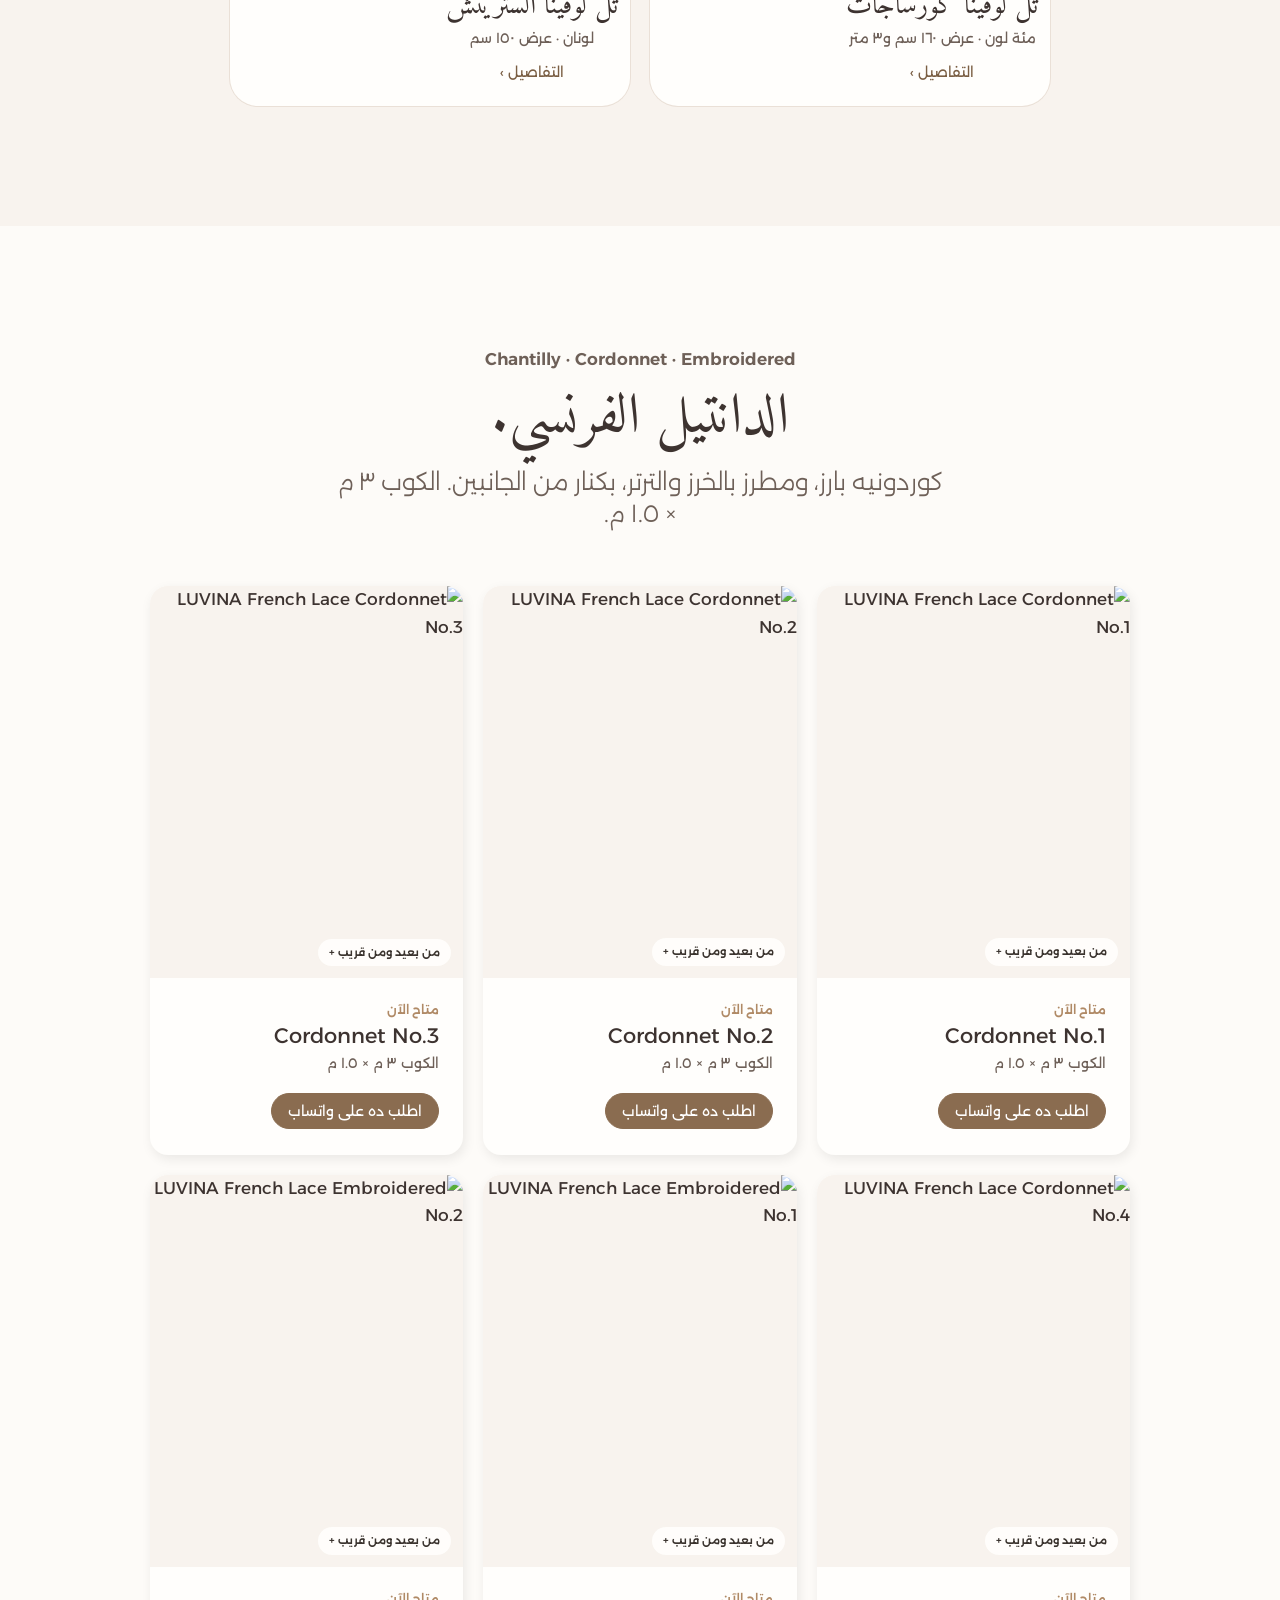
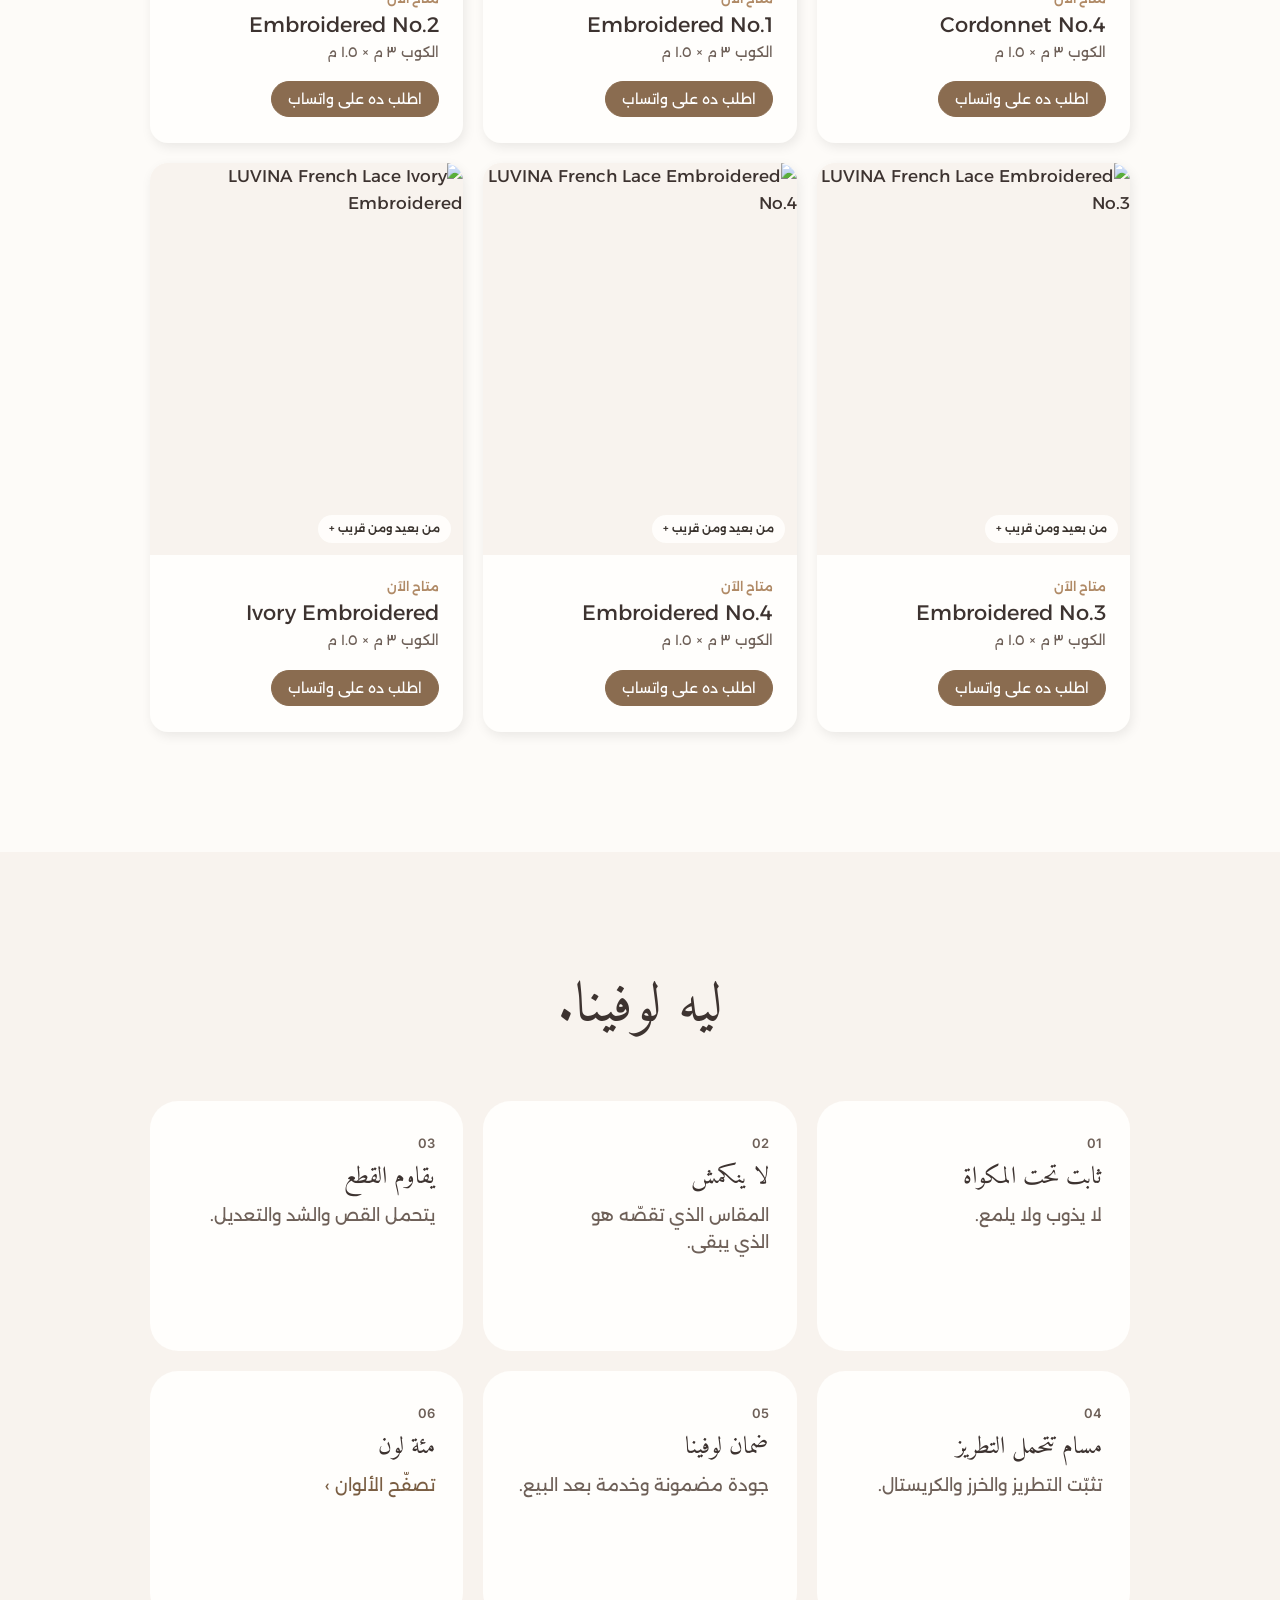
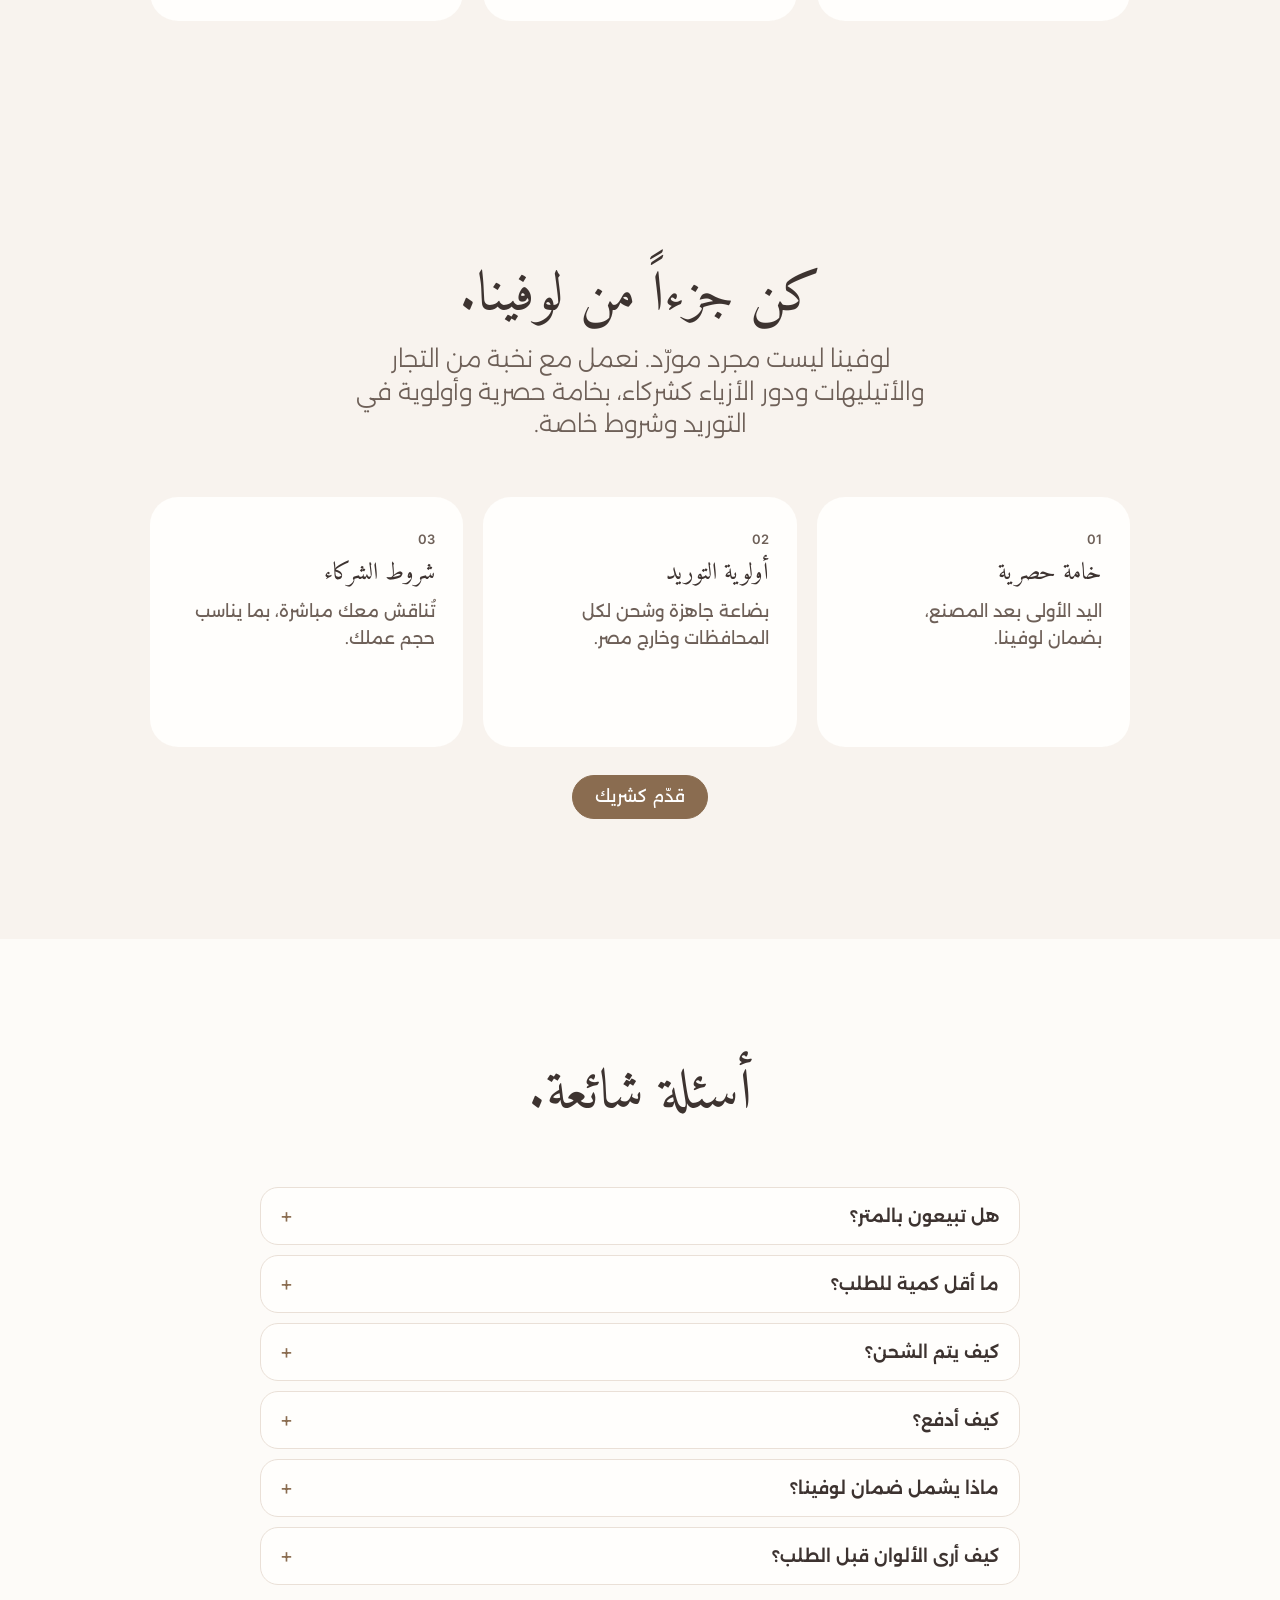
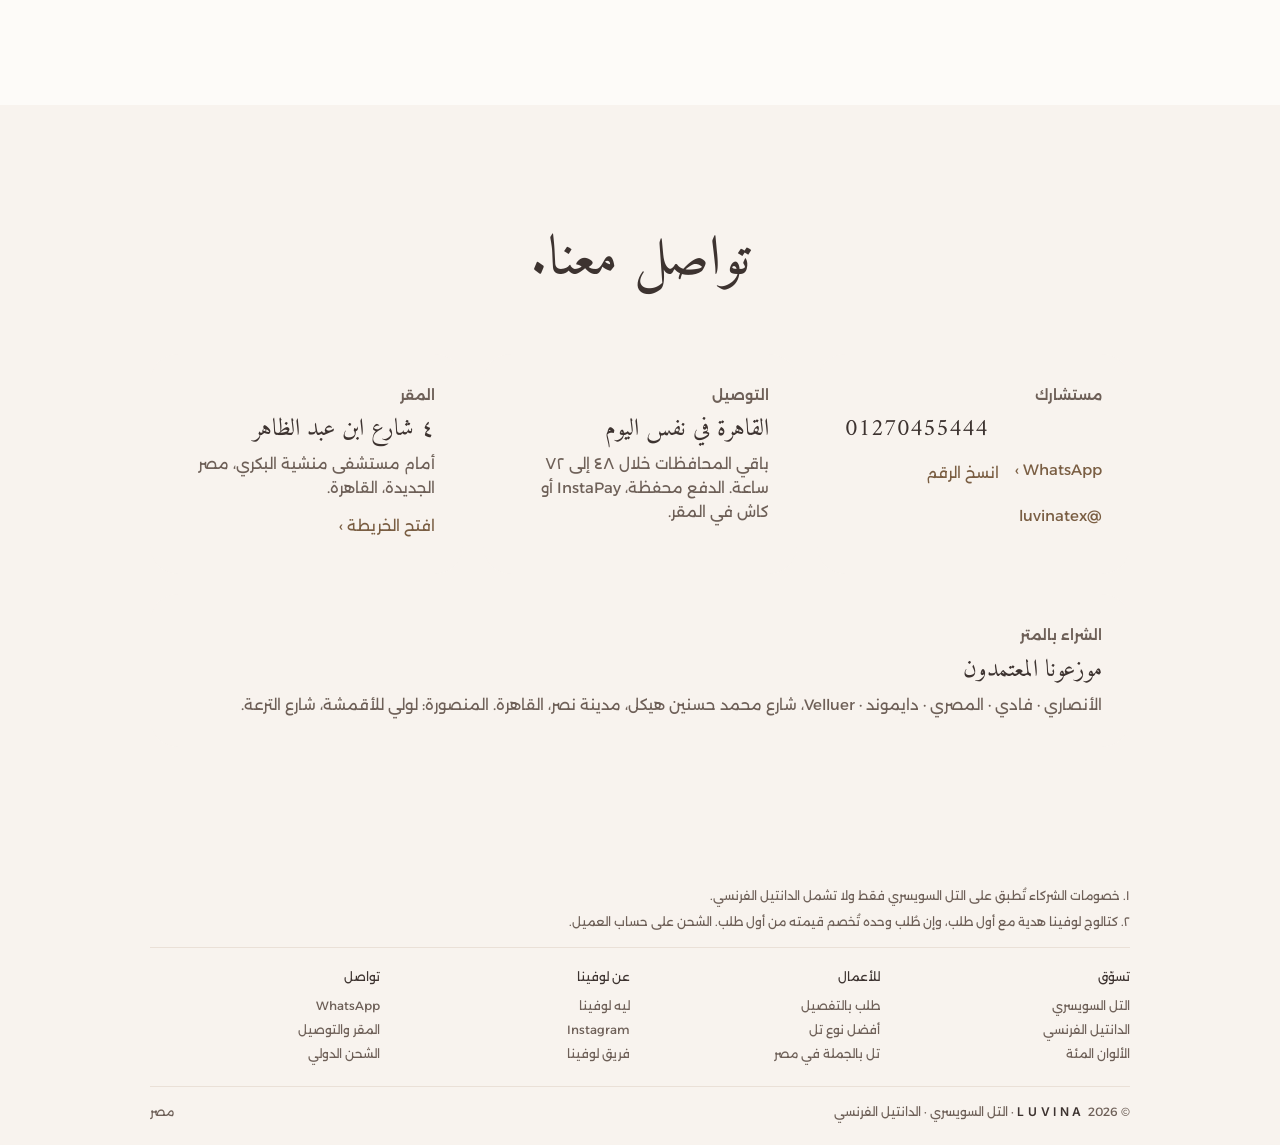
==== commit ef641fe3: "Lead with wholesale Swiss tulle and link to colour selection" ====
--- a/index.html
+++ b/index.html
@@ -505,14 +505,15 @@
 
 <main>
 <div class="ribbon">
-  <span class="ar">كتالوج لوفينا بعينات المئة لون — هدية مع أول طلب. </span><span class="en">The Luvina Catalogue, one hundred real swatches — a gift with your first order. </span><a href="#catalog-form" data-lvf="1"><span class="ar">اطلبه ›</span><span class="en">Request it ›</span></a>
+  <span class="ar">كتالوج لوفينا بعينات المئة لون — هدية مع أول طلب. </span><span class="en">The Luvina Catalogue, one hundred real swatches — a gift with your first order. </span><a href="#catalog-form" data-lvf="1"><span class="ar">اطلب كتالوج العينات ›</span><span class="en">Request the swatch book ›</span></a>
 </div>
 
 <section class="mod">
   <div class="copy rv">
     <h1 class="mast">LUVINA<span class="vh"> — <span class="ar">التل السويسري</span><span class="en">Swiss Tulle</span></span></h1>
-    <p class="sub"><span class="ar">مئة لون. متانة صُنعت لتبقى.</span><span class="en">One hundred colours. Made to last.</span></p>
+    <p class="sub"><span class="ar">تل سويسري للأتيليهات بالجملة</span><span class="en">Wholesale Swiss tulle for ateliers</span></p>
     <p class="sub" style="font-size:15px;margin-top:10px;opacity:.75"><span class="ar">للأتيليهات ومصممي الأزياء ومصانع الفساتين — بالتوب الكامل. للشراء بالمتر: موزعونا المعتمدون.</span><span class="en">For ateliers, designers and dress factories — by the full roll. By the metre: our authorised stockists.</span></p>
+    <div class="ctas"><a class="pill" href="colors.html"><span class="ar">شوف الـ١٠٠ لون</span><span class="en">Explore all 100 colours</span></a></div>
   </div>
   <div class="hero-media"><img class="hero-img" src="https://d8j0ntlcm91z4.cloudfront.net/user_3KmFxrLZUZ0I6hjxRA8LqYLse8P/hf_20261117_165518_d4424a27-d22f-48ab-9525-ded641519e13.png" alt="LUVINA Swiss tulle roll" width="1344" height="752" fetchpriority="high" decoding="async"></div>
 </section>
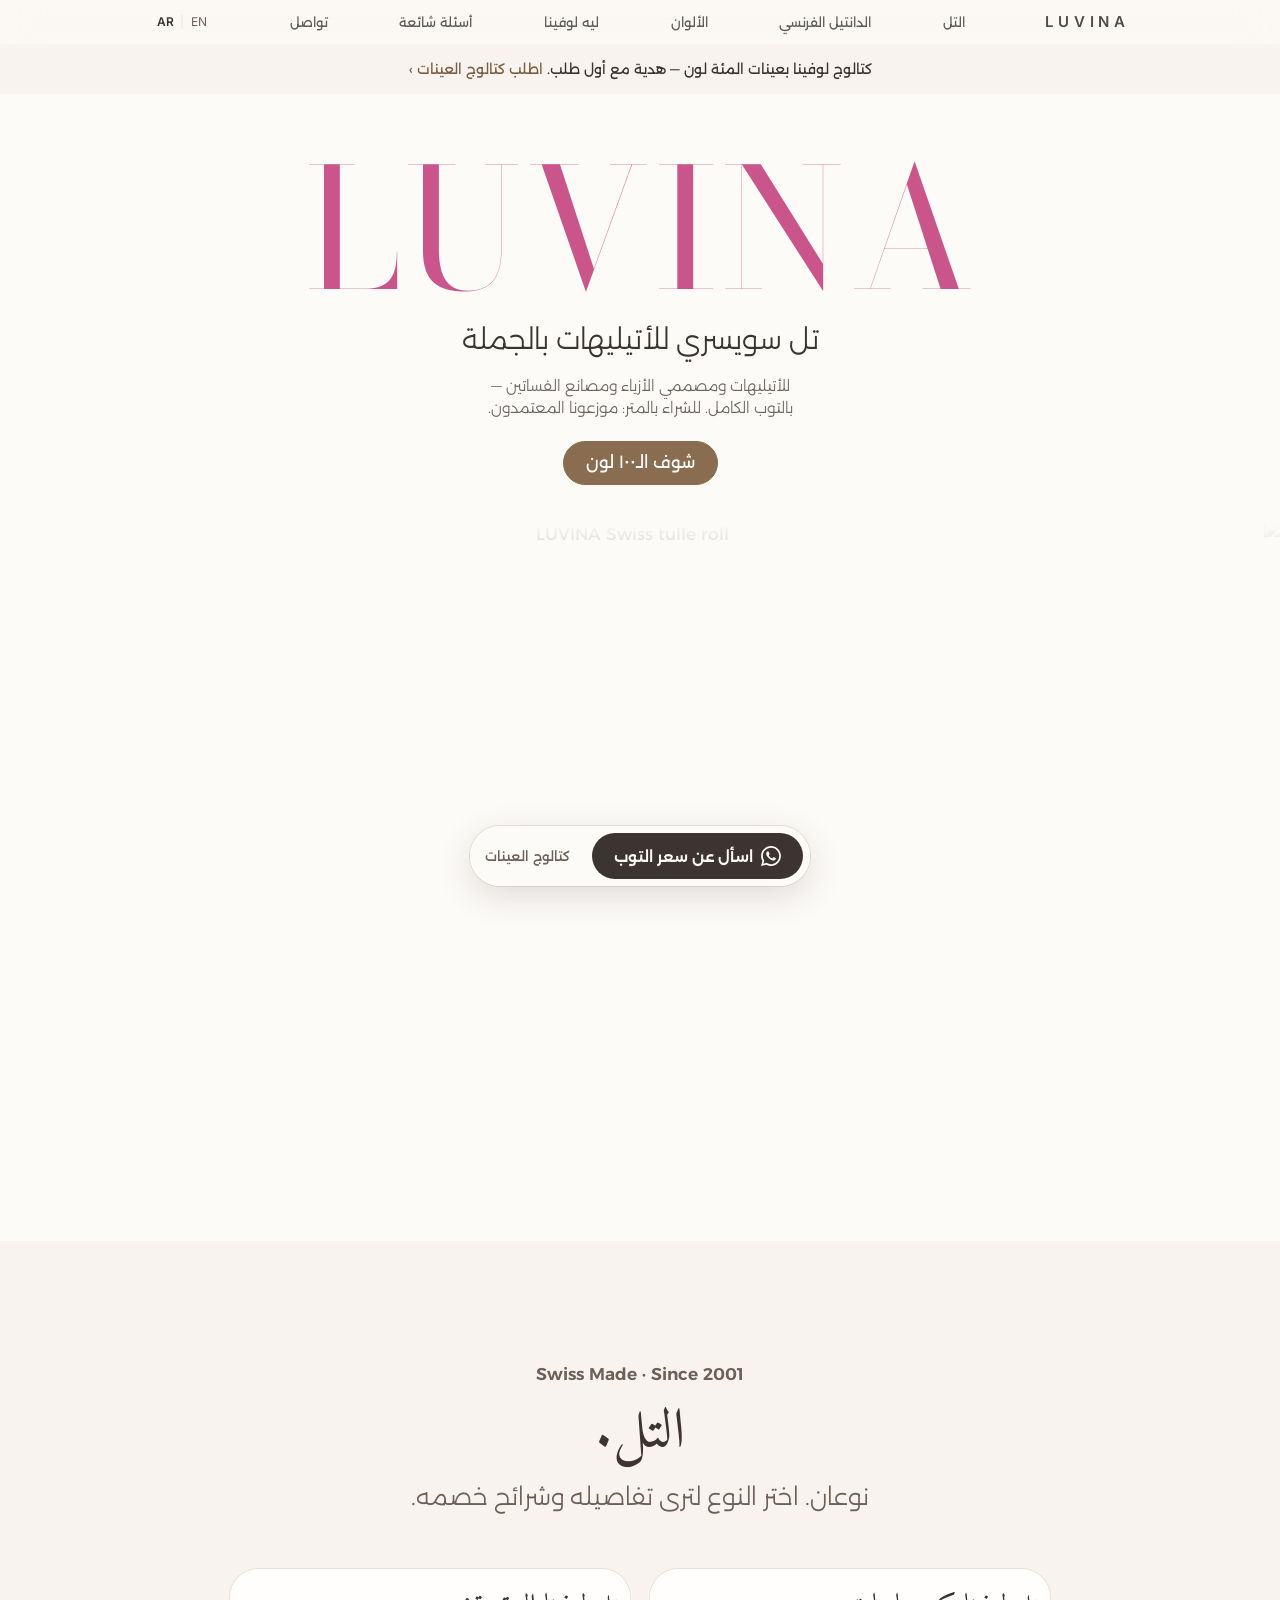
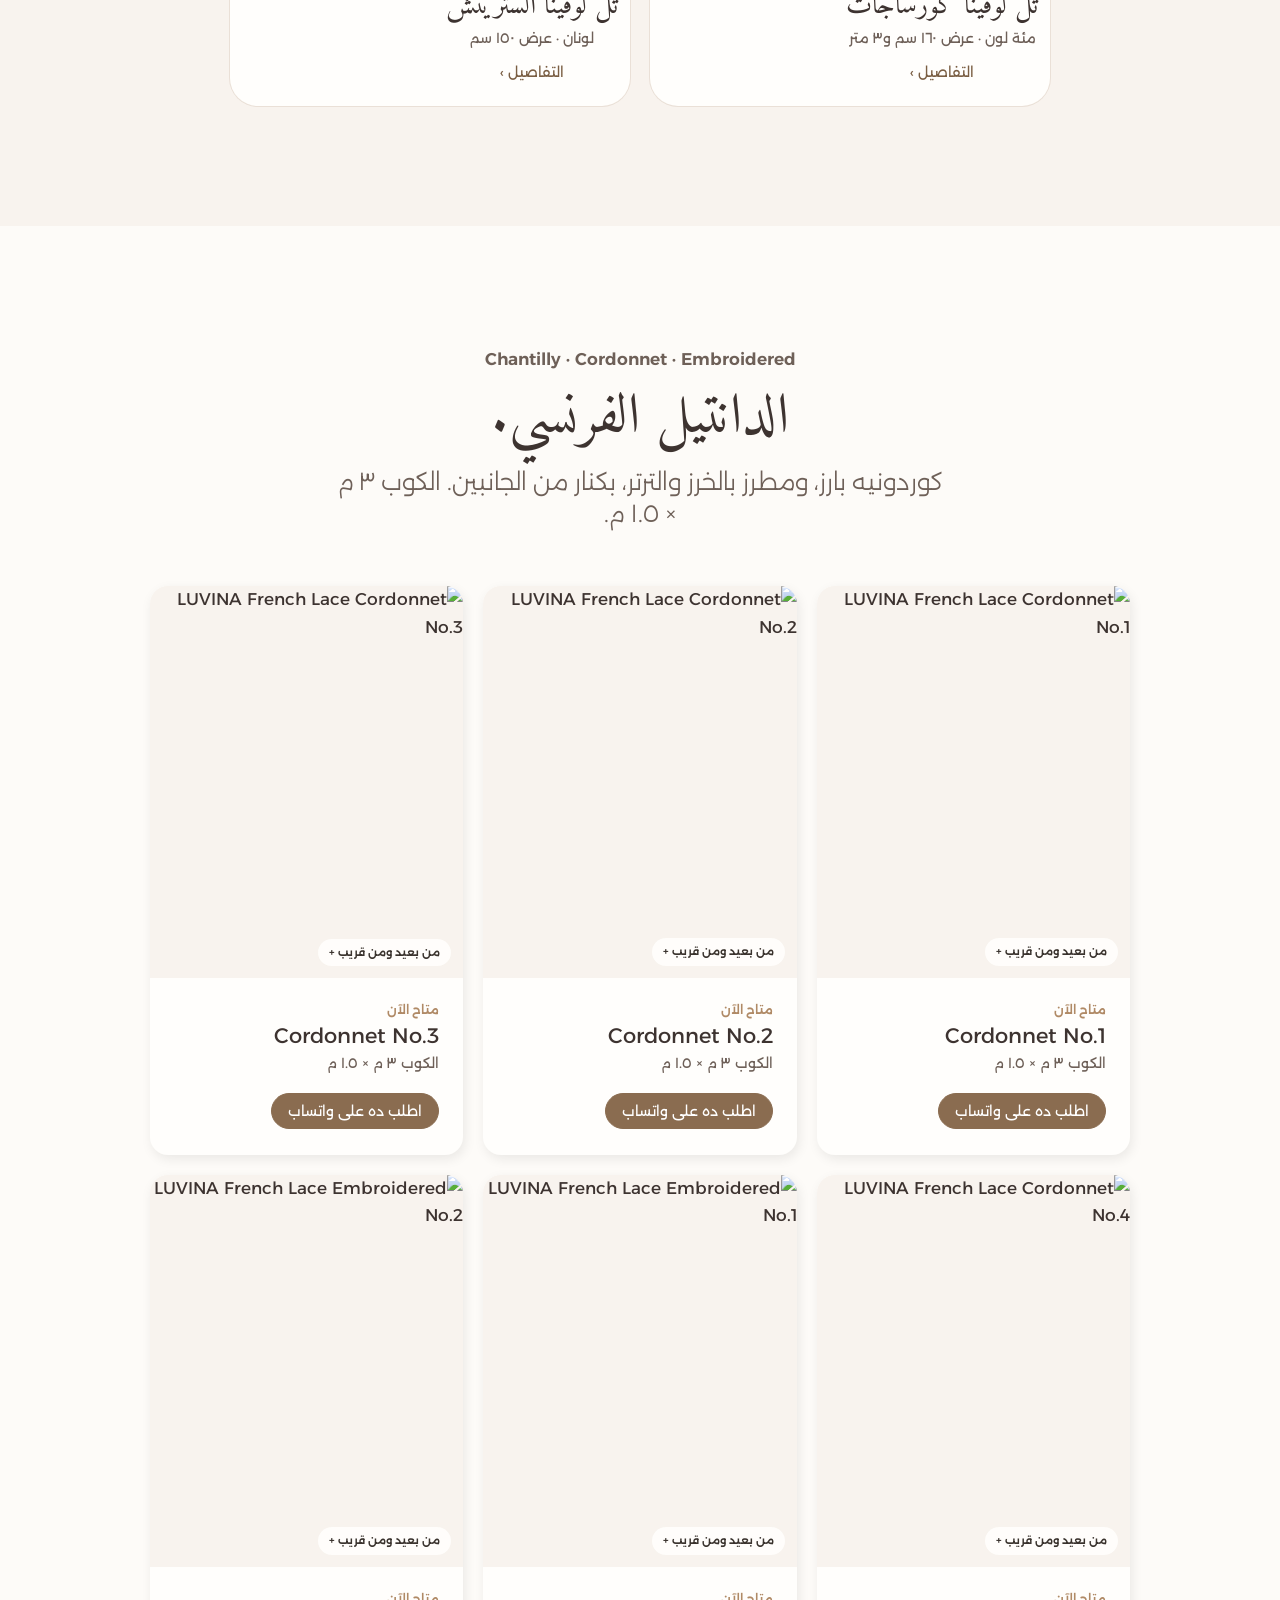
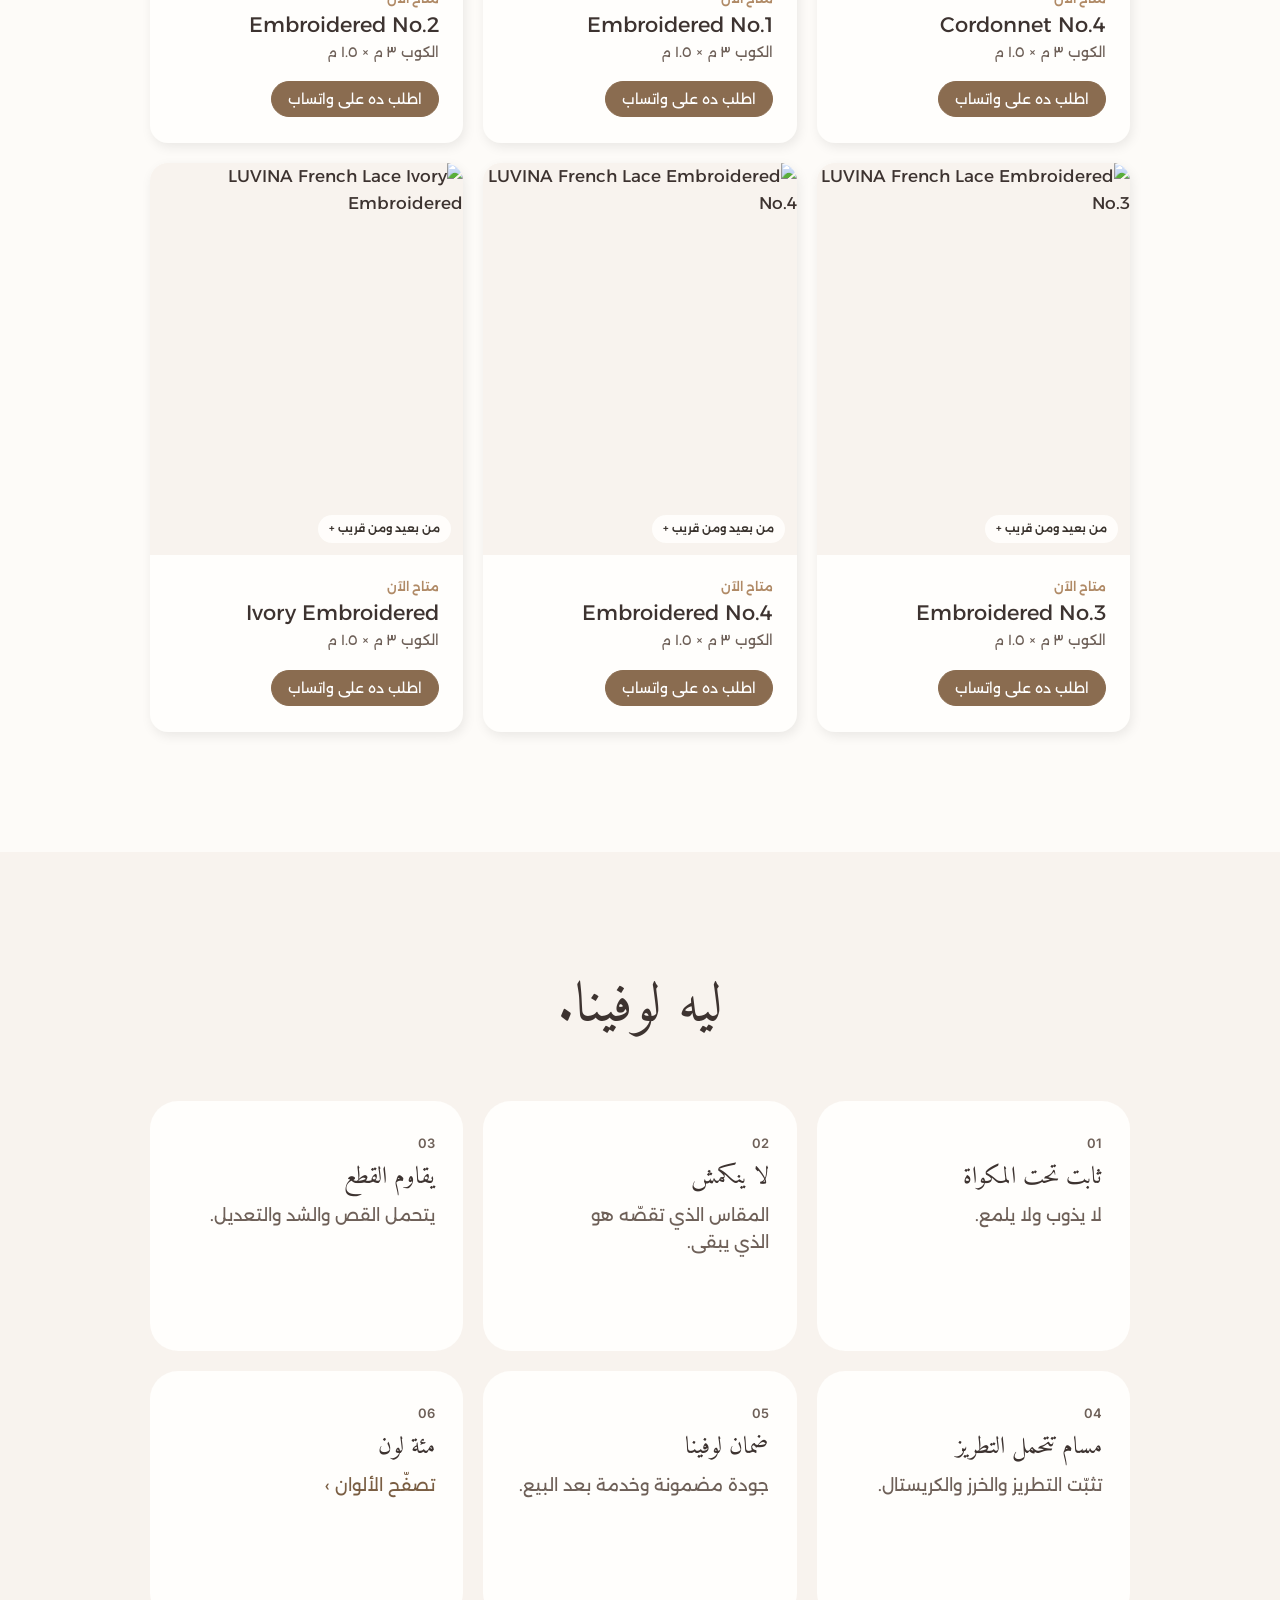
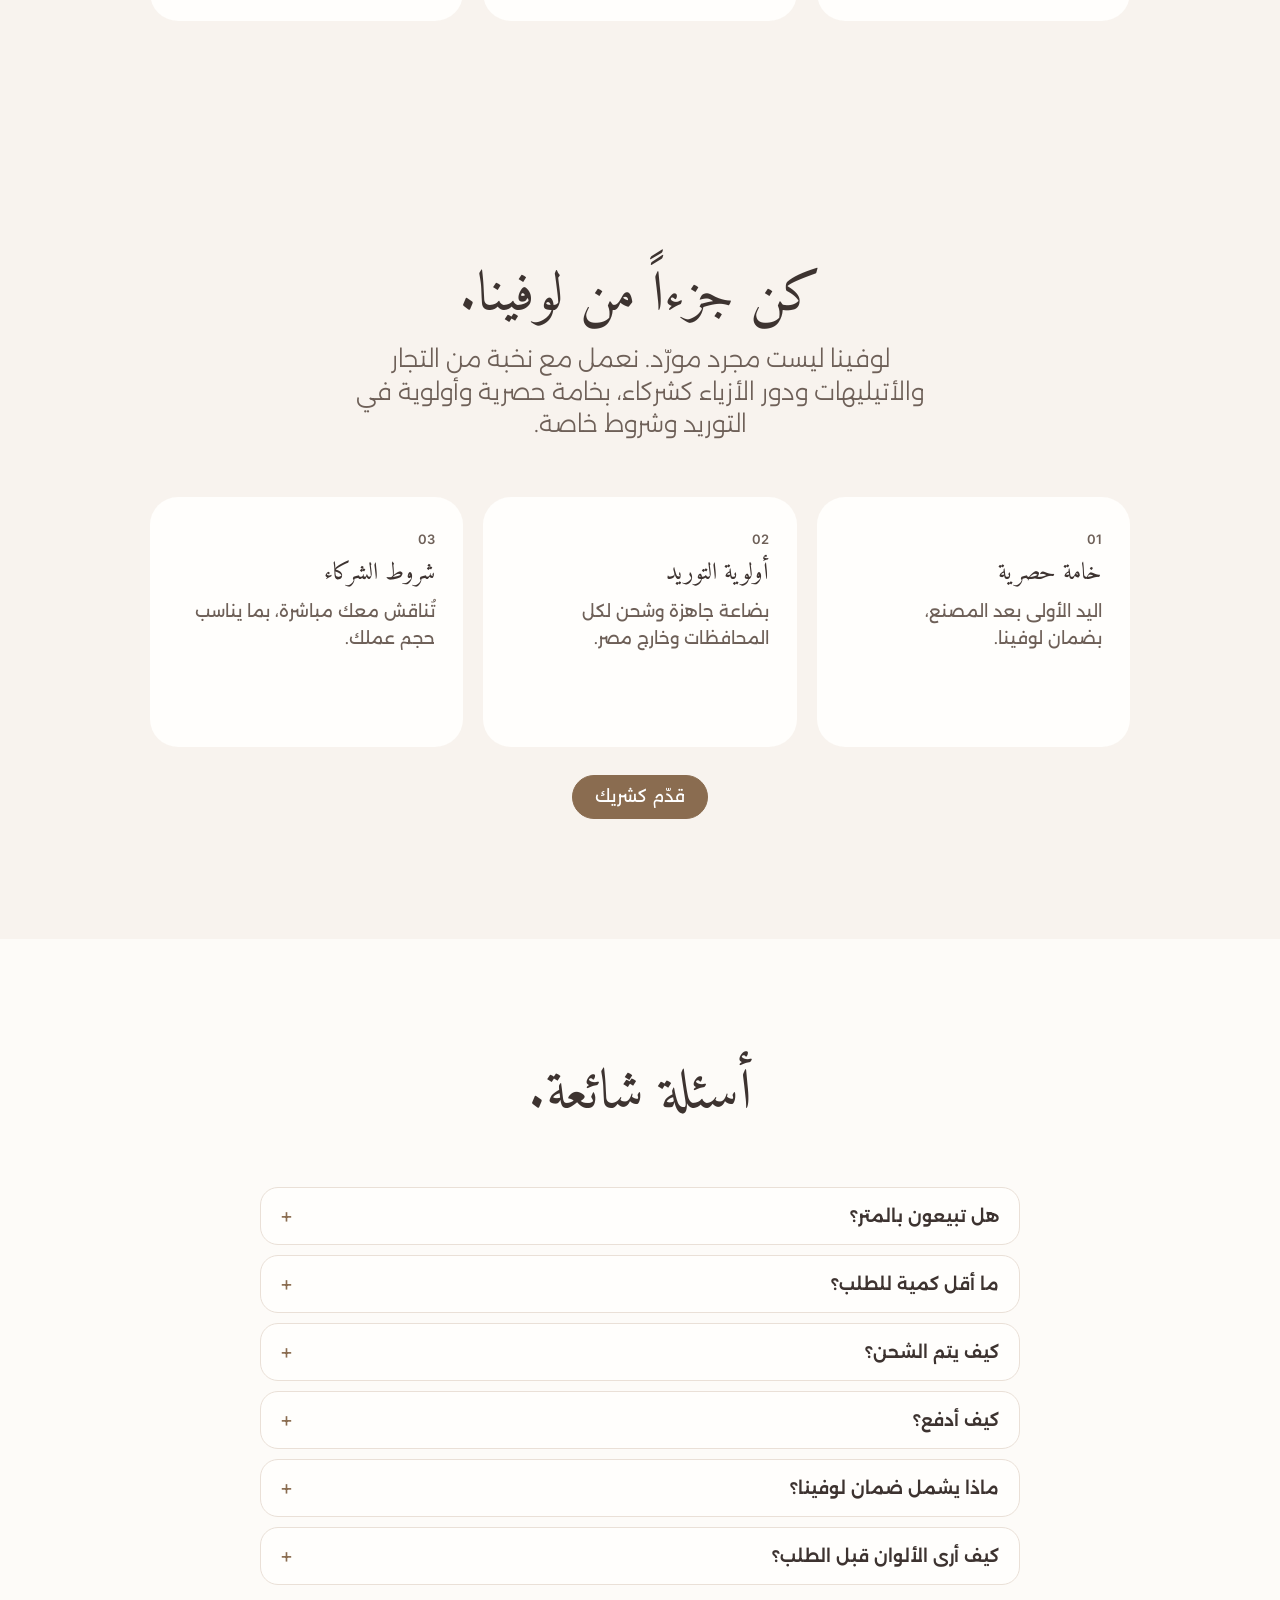
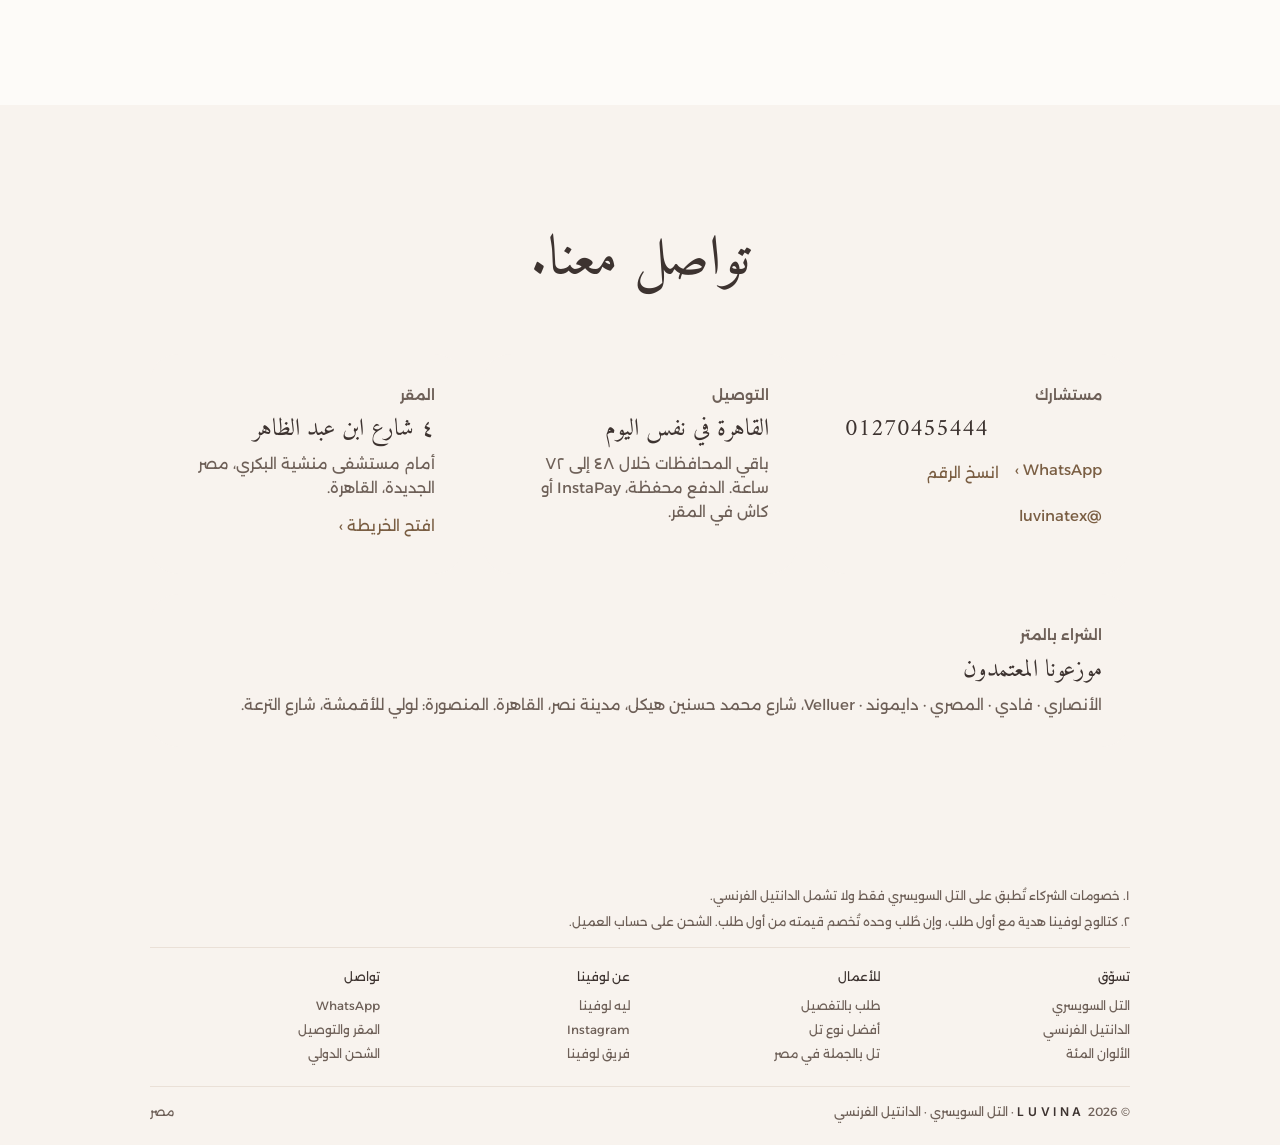
==== commit c47a2b70: "Link headquarters to its Heliopolis map coordinates" ====
--- a/index.html
+++ b/index.html
@@ -71,7 +71,7 @@
           "English"
         ]
       },
-      "hasMap": "https://www.google.com/maps/place/Luvina+tex/data=!4m2!3m1!1s0x0:0x4afb845868c73b02",
+      "hasMap": "https://www.google.com/maps/search/?api=1&query=30.0918755%2C31.3071446",
       "geo": {
         "@type": "GeoCoordinates",
         "latitude": 30.0918755,
@@ -664,7 +664,7 @@
         <div class="k"><span class="ar">المقر</span><span class="en">Showroom</span></div>
         <div class="val"><span class="ar">٤ شارع ابن عبد الظاهر</span><span class="en">4 Ibn Abdel Zaher St.</span></div>
         <p><span class="ar">أمام مستشفى منشية البكري، مصر الجديدة، القاهرة.</span><span class="en">Opposite Manshiet El Bakry Hospital, Heliopolis, Cairo.</span></p>
-        <div class="links"><a class="lnk" href="https://www.google.com/maps/place/Luvina+tex/data=!4m2!3m1!1s0x0:0x4afb845868c73b02" target="_blank" rel="noopener"><span class="ar">افتح الخريطة ›</span><span class="en">Open in Maps ›</span></a></div>
+        <div class="links"><a class="lnk" href="https://www.google.com/maps/search/?api=1&query=30.0918755%2C31.3071446" target="_blank" rel="noopener"><span class="ar">افتح الخريطة ›</span><span class="en">Open in Maps ›</span></a></div>
       </div>
       <div class="blk wide-blk rv" id="stockists">
         <div class="k"><span class="ar">الشراء بالمتر</span><span class="en">By the metre</span></div>
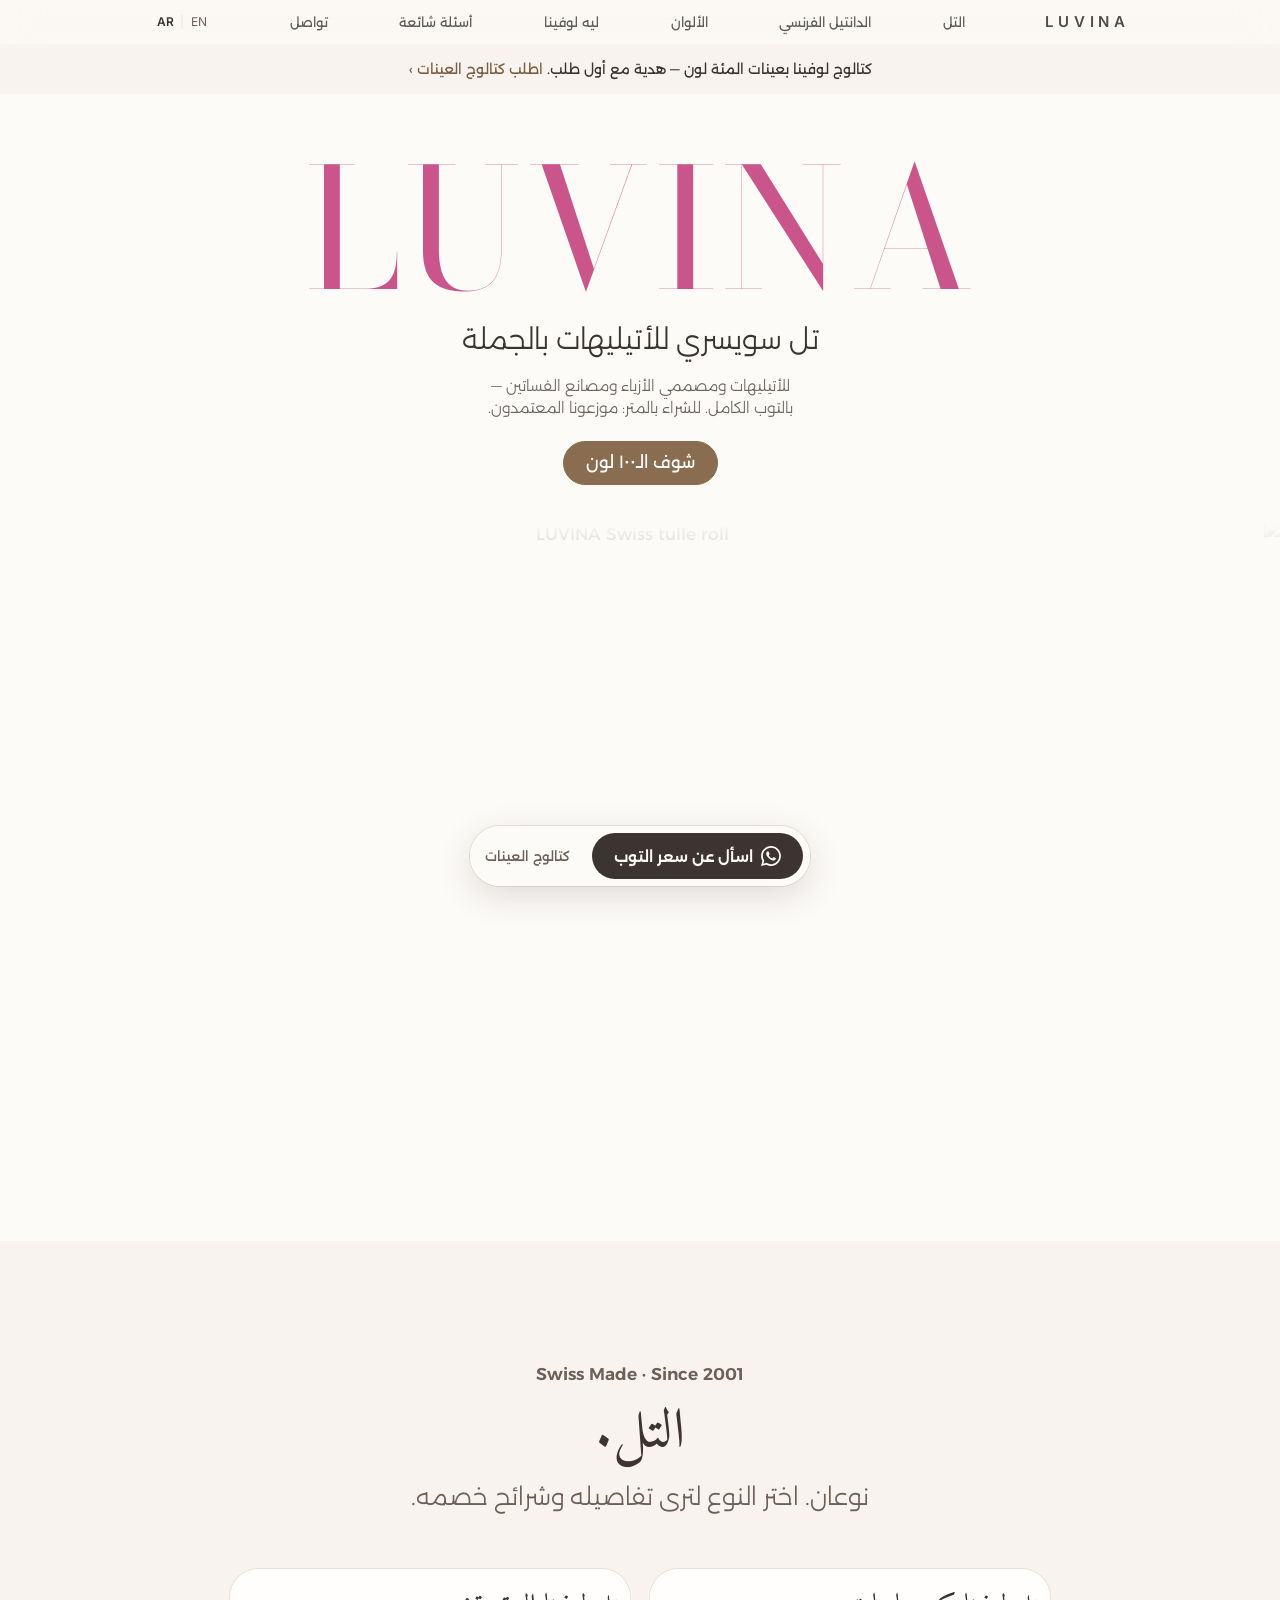
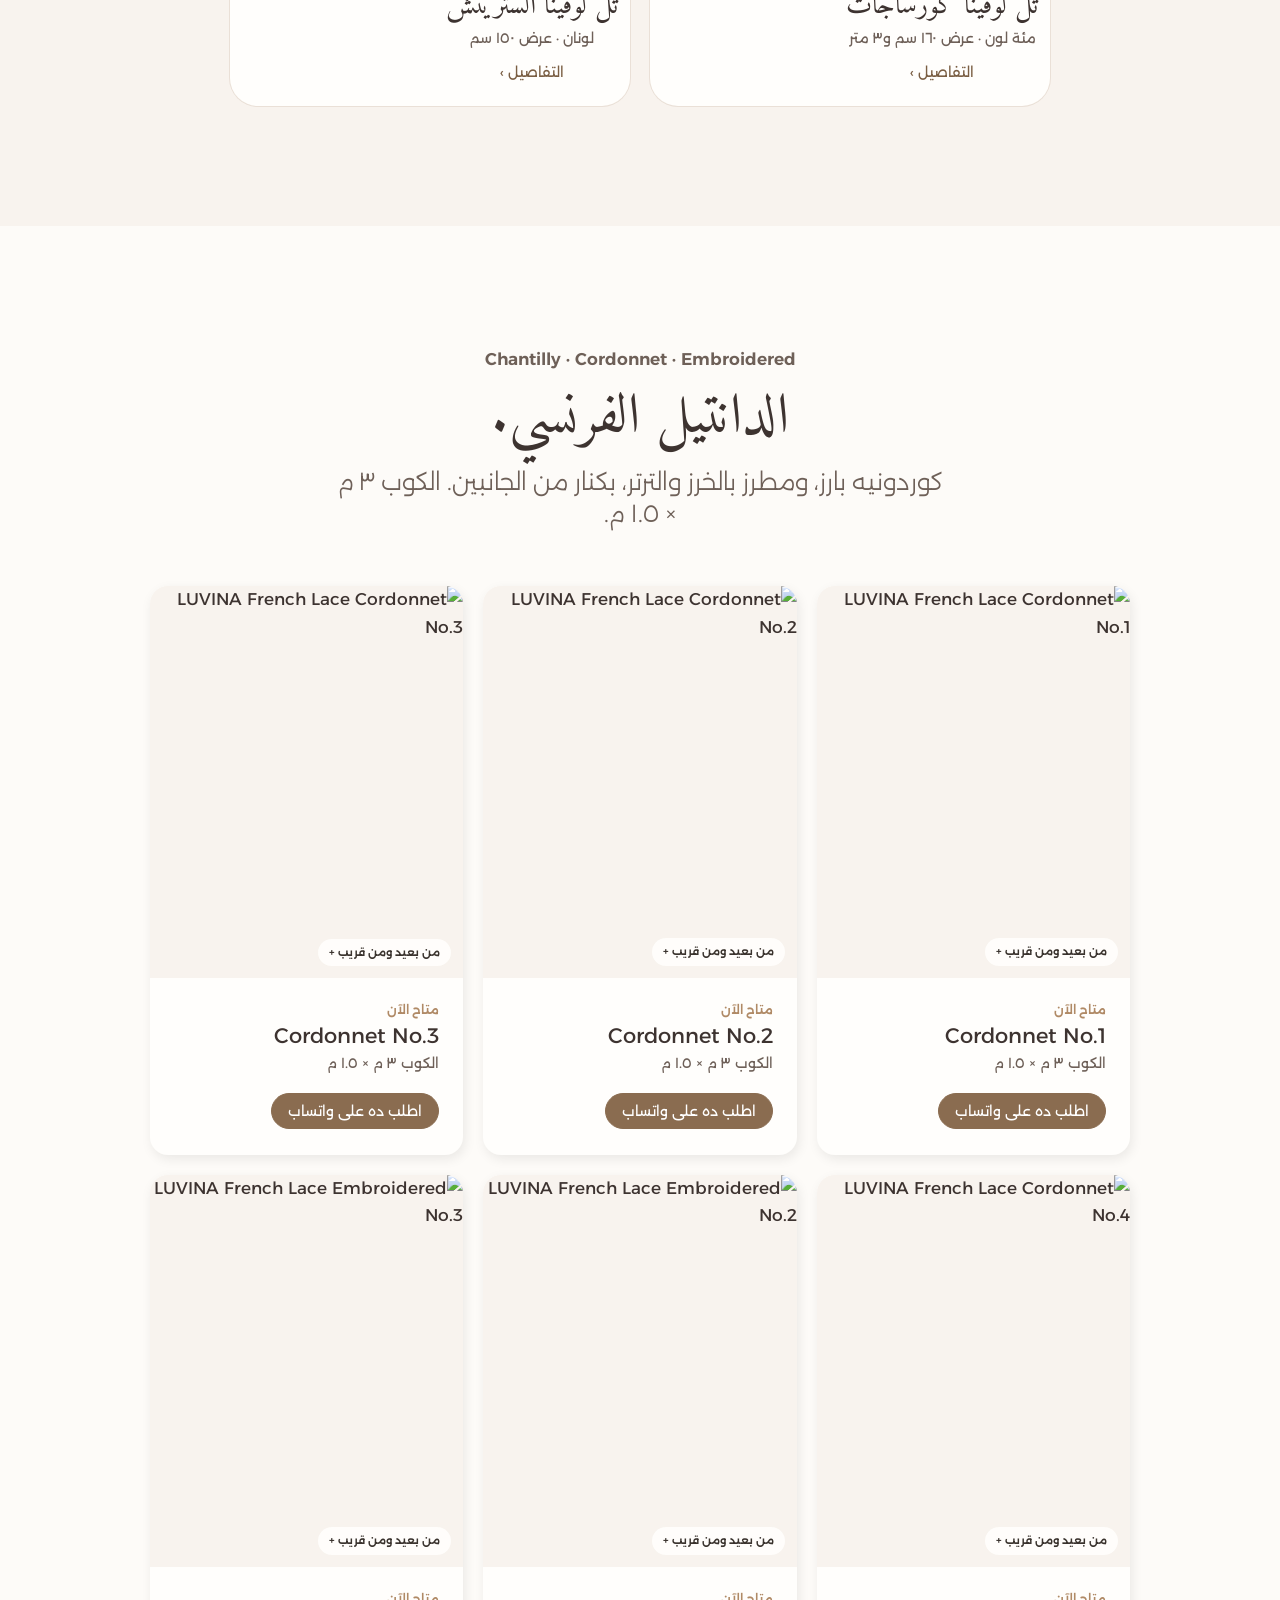
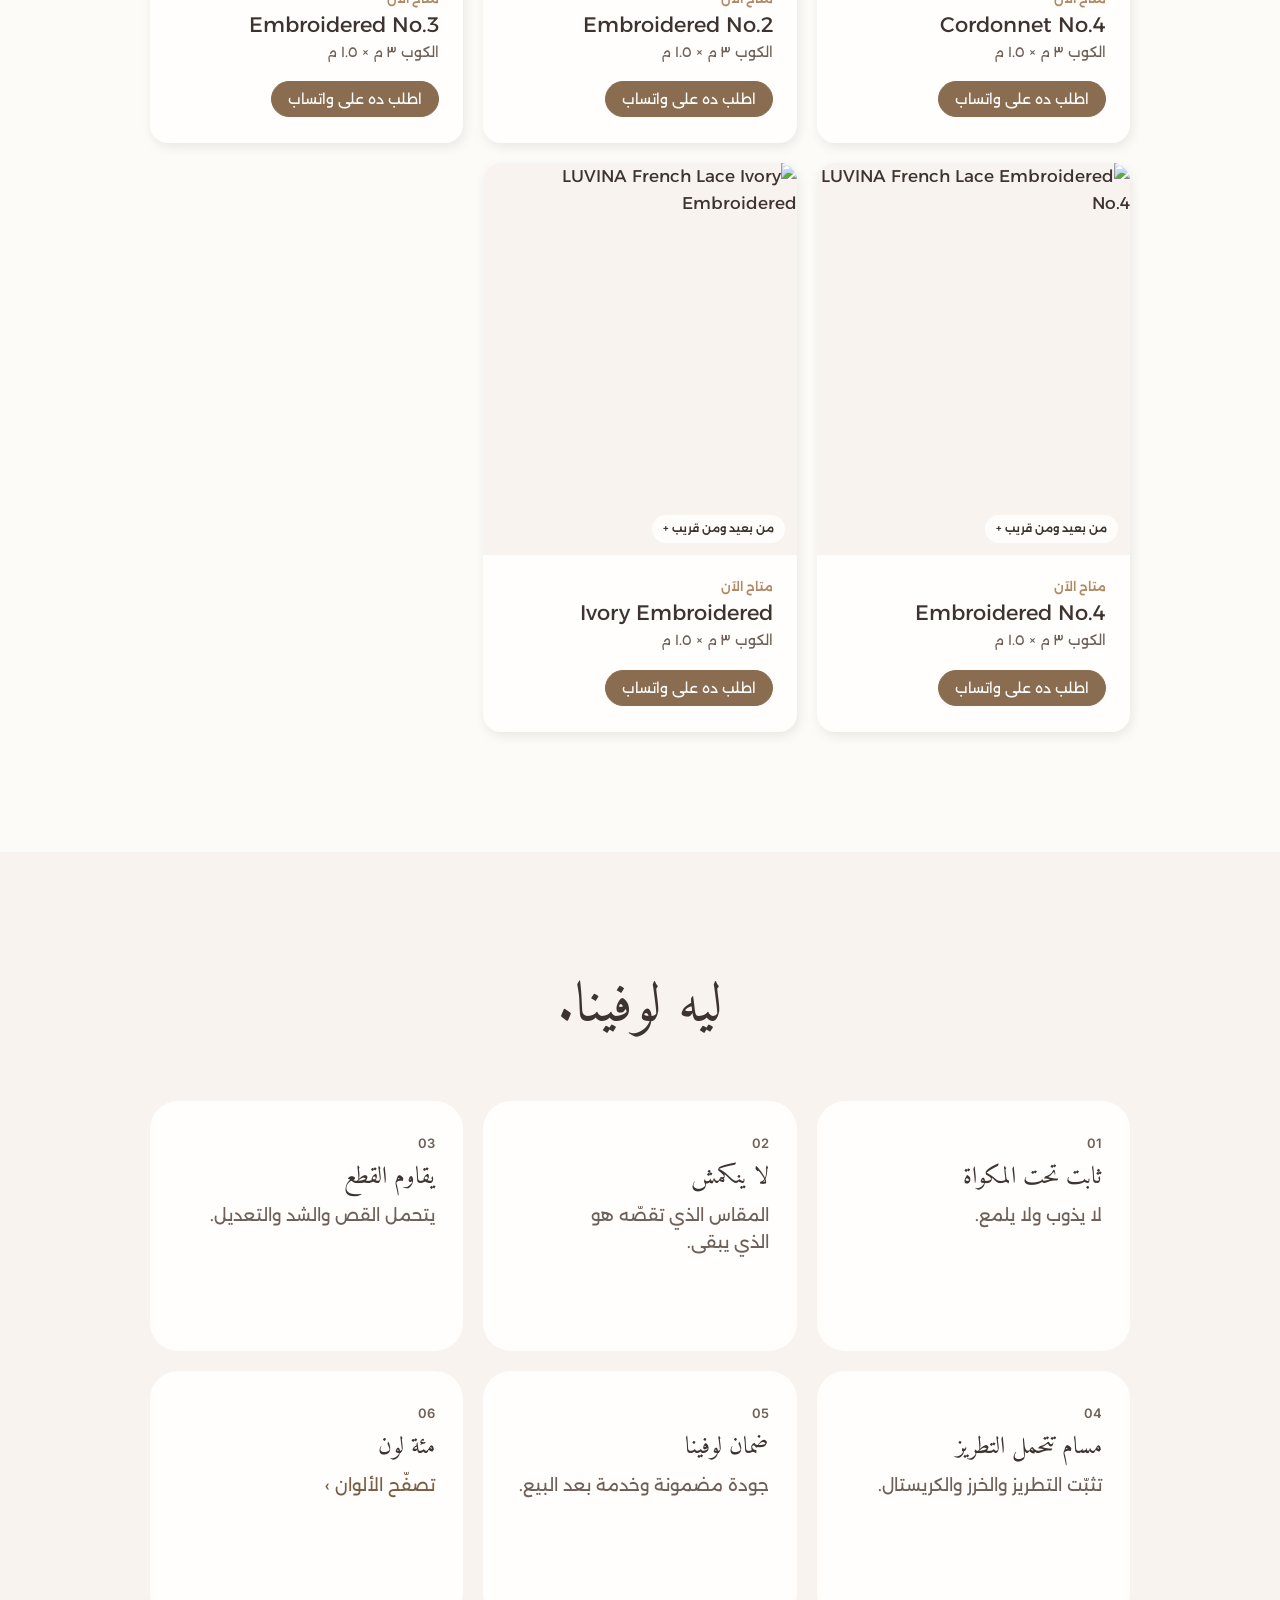
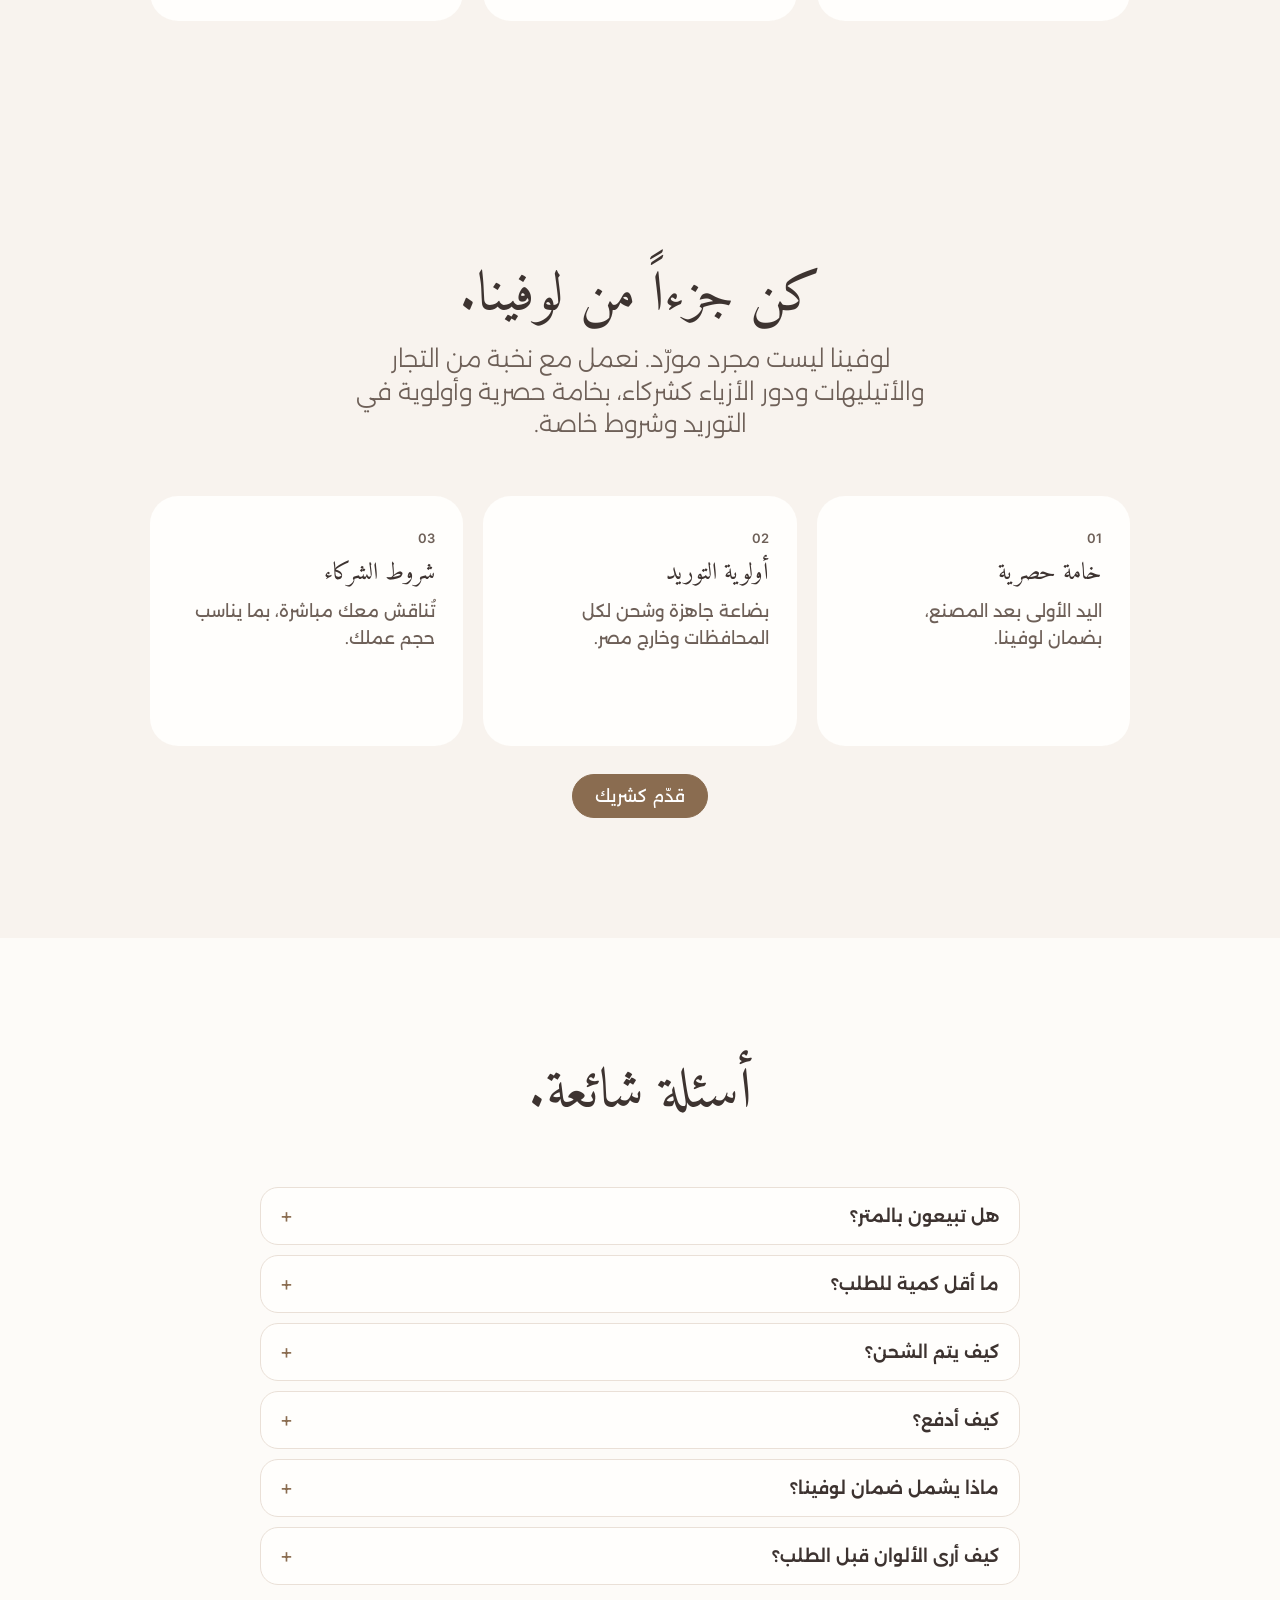
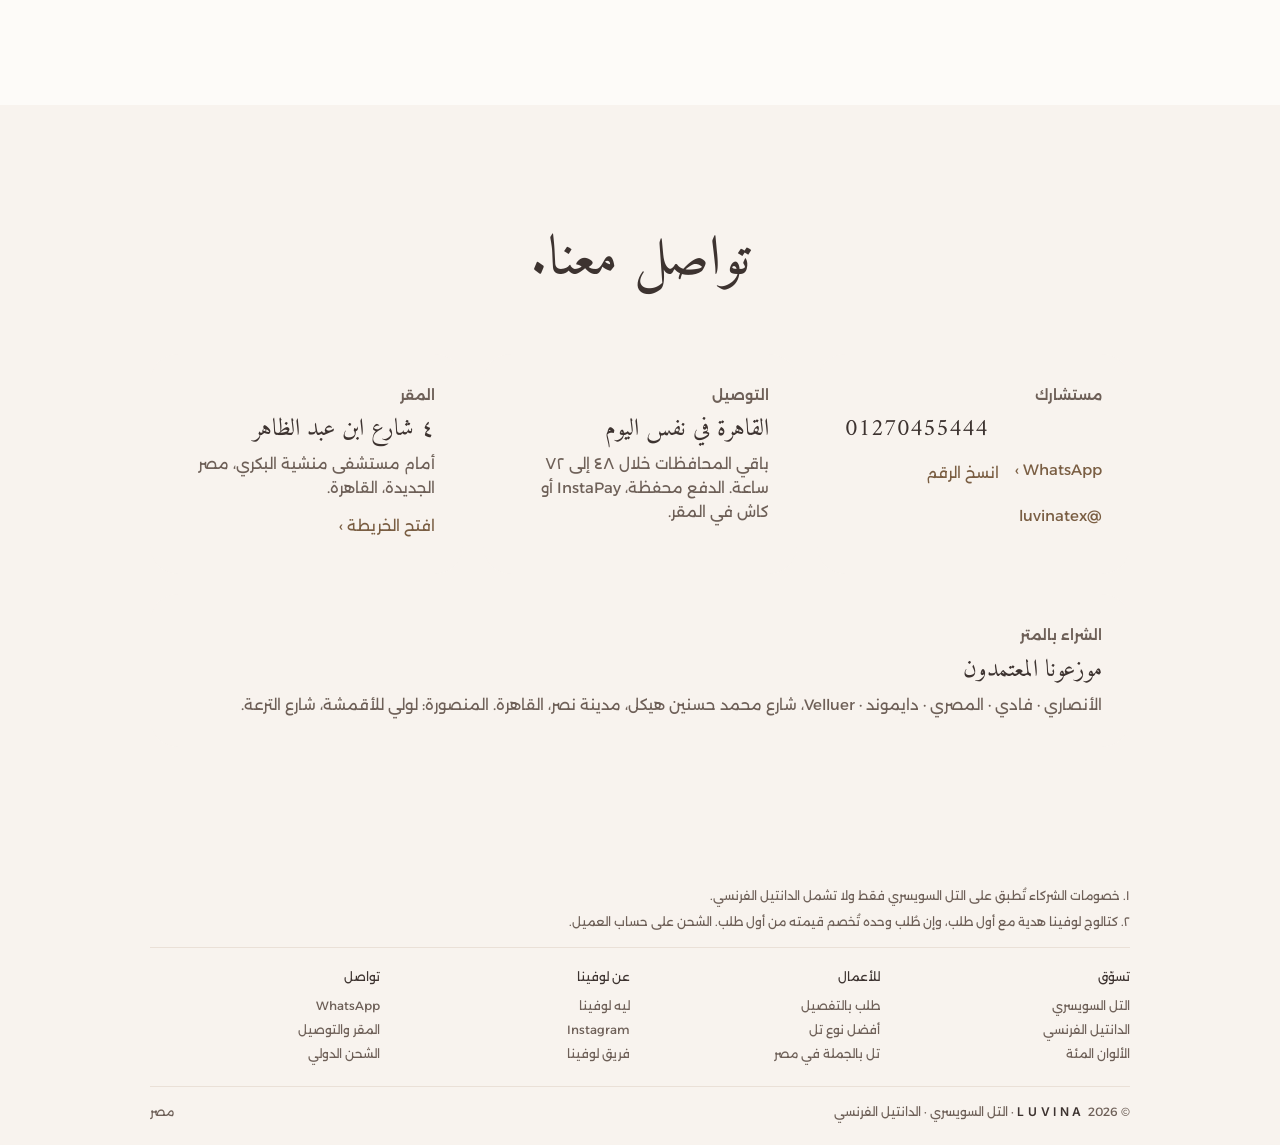
==== commit 03576f21: "Remove sold-out Embroidered No.1 from index.html" ====
--- a/index.html
+++ b/index.html
@@ -707,7 +707,6 @@
     {id:'no2',name:'Cordonnet No.2',ar:'كوردونيه No.2',out:false,a:img('d2ol7oe51mr4n9.cloudfront.net%2Fuser_3KmFxrLZUZ0I6hjxRA8LqYLse8P%2F67214a84-d68c-46eb-8c61-22f81899086b.jpg'),b:img('d2ol7oe51mr4n9.cloudfront.net%2Fuser_3KmFxrLZUZ0I6hjxRA8LqYLse8P%2F7ddd9073-ba32-40a9-b593-185254b3988c.jpg')},
     {id:'no3',name:'Cordonnet No.3',ar:'كوردونيه No.3',out:false,a:img('d2ol7oe51mr4n9.cloudfront.net%2Fuser_3KmFxrLZUZ0I6hjxRA8LqYLse8P%2F98de7a18-1069-4d46-a8c6-c2b45e079f1f.jpg'),b:img('d2ol7oe51mr4n9.cloudfront.net%2Fuser_3KmFxrLZUZ0I6hjxRA8LqYLse8P%2F8f06df0d-d58a-4887-8599-0f6ff285b67c.jpg')},
     {id:'no4',name:'Cordonnet No.4',ar:'كوردونيه No.4',out:false,a:img('d2ol7oe51mr4n9.cloudfront.net%2Fuser_3KmFxrLZUZ0I6hjxRA8LqYLse8P%2F7ec2d735-24c3-4baa-bd69-6c4a7dc7737f.jpg'),b:img('d2ol7oe51mr4n9.cloudfront.net%2Fuser_3KmFxrLZUZ0I6hjxRA8LqYLse8P%2Fc203083b-aaf5-40d9-912b-9ba4ac36ed1f.jpg')},
-    {id:'emb1',name:'Embroidered No.1',ar:'مطرز No.1',out:false,a:img('d2ol7oe51mr4n9.cloudfront.net%2Fuser_3KmFxrLZUZ0I6hjxRA8LqYLse8P%2F23d79f56-4759-4c74-bd9f-6c06f40204b5.jpg'),b:img('d2ol7oe51mr4n9.cloudfront.net%2Fuser_3KmFxrLZUZ0I6hjxRA8LqYLse8P%2F1c17f6c8-1ec4-4502-8cd0-0f76b0a18c0e.jpg')},
     {id:'emb2',name:'Embroidered No.2',ar:'مطرز No.2',out:false,a:img('d2ol7oe51mr4n9.cloudfront.net%2Fuser_3KmFxrLZUZ0I6hjxRA8LqYLse8P%2Fe443ca27-246d-4253-bf74-10059c0c6b33.jpg'),b:img('d2ol7oe51mr4n9.cloudfront.net%2Fuser_3KmFxrLZUZ0I6hjxRA8LqYLse8P%2F846c52d5-092b-4131-b4a3-f1e253100ee8.jpg')},
     {id:'emb3',name:'Embroidered No.3',ar:'مطرز No.3',out:false,a:img('d2ol7oe51mr4n9.cloudfront.net%2Fuser_3KmFxrLZUZ0I6hjxRA8LqYLse8P%2F15e451ae-7b69-42df-b7cf-da8700c7bbd2.jpg'),b:img('d2ol7oe51mr4n9.cloudfront.net%2Fuser_3KmFxrLZUZ0I6hjxRA8LqYLse8P%2F4e4d38cf-af83-49df-b5c8-79200e418f63.jpg')},
     {id:'emb4',name:'Embroidered No.4',ar:'مطرز No.4',out:false,a:img('d2ol7oe51mr4n9.cloudfront.net%2Fuser_3KmFxrLZUZ0I6hjxRA8LqYLse8P%2F7f90614a-1e8a-4ac0-8648-98ed2475d917.jpg'),b:img('d2ol7oe51mr4n9.cloudfront.net%2Fuser_3KmFxrLZUZ0I6hjxRA8LqYLse8P%2F36ce6dd2-8757-4eaf-adac-5cf699edb0f8.jpg')},
